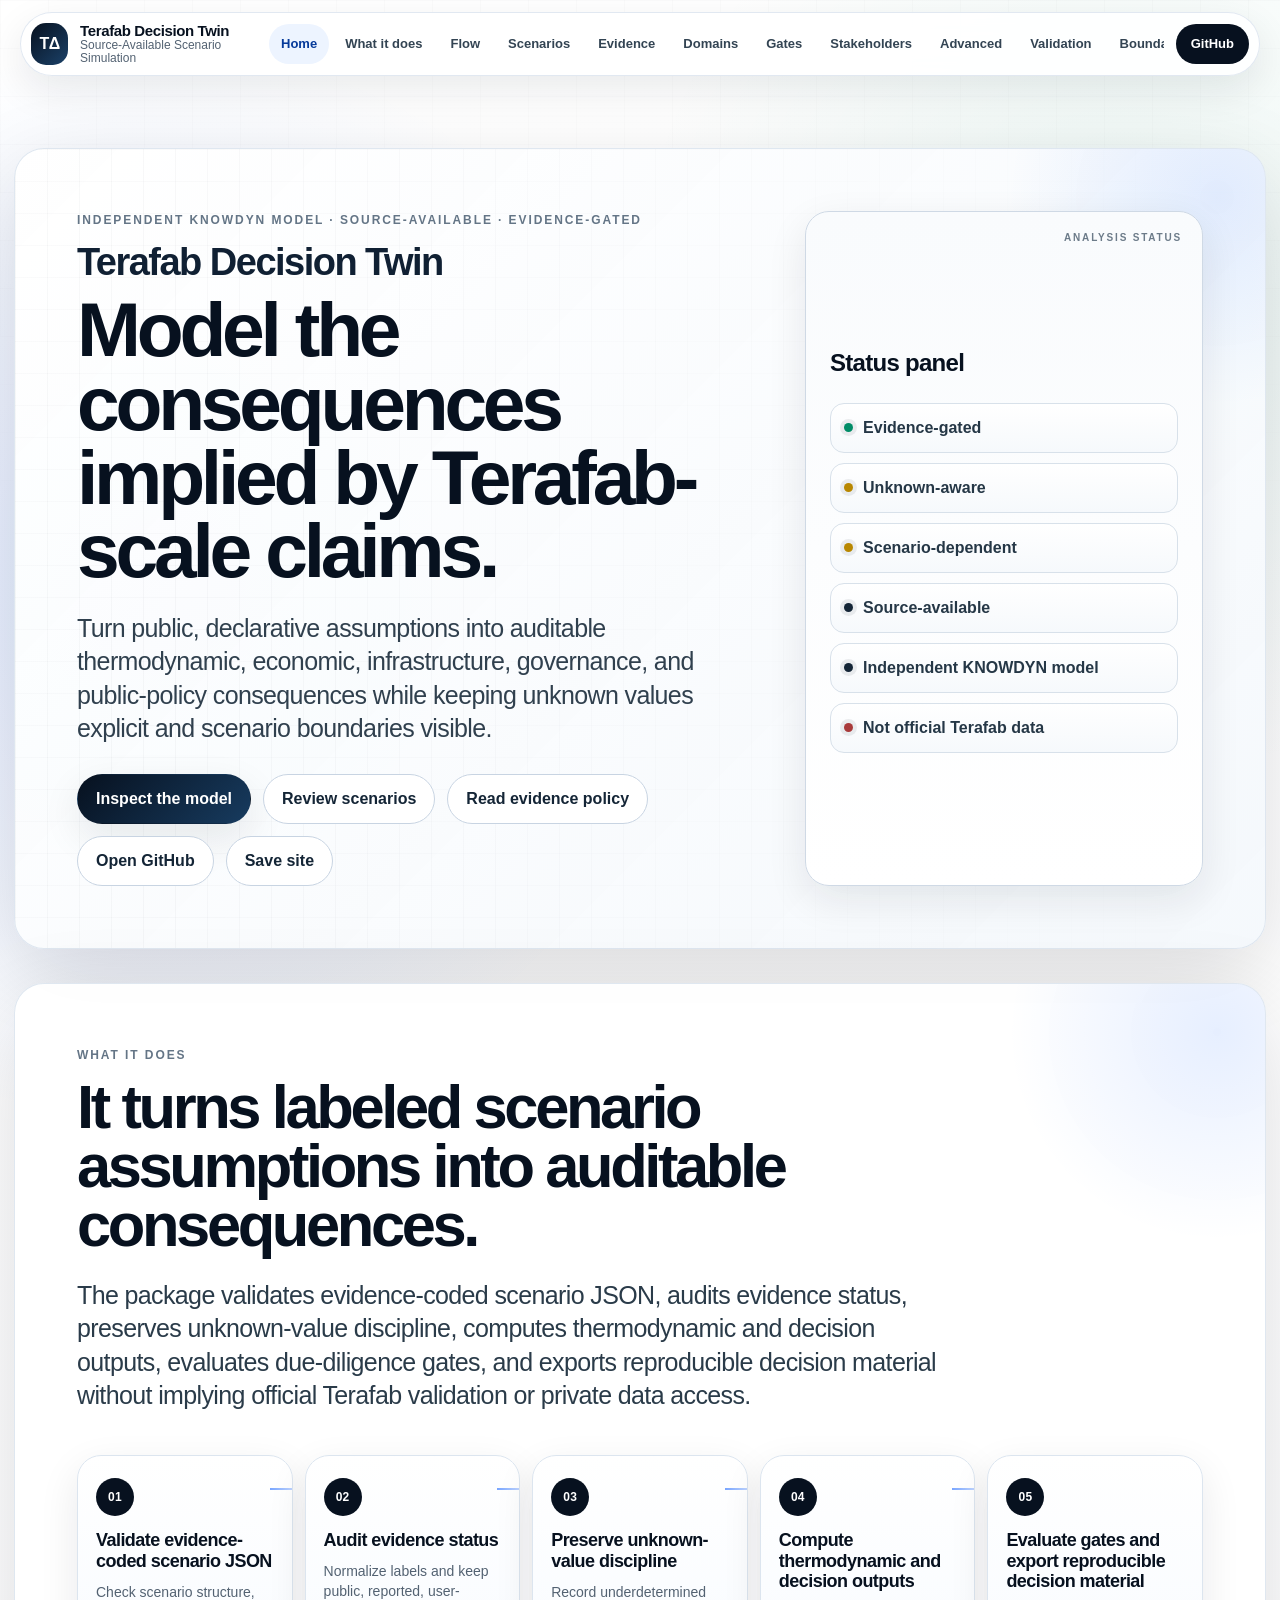
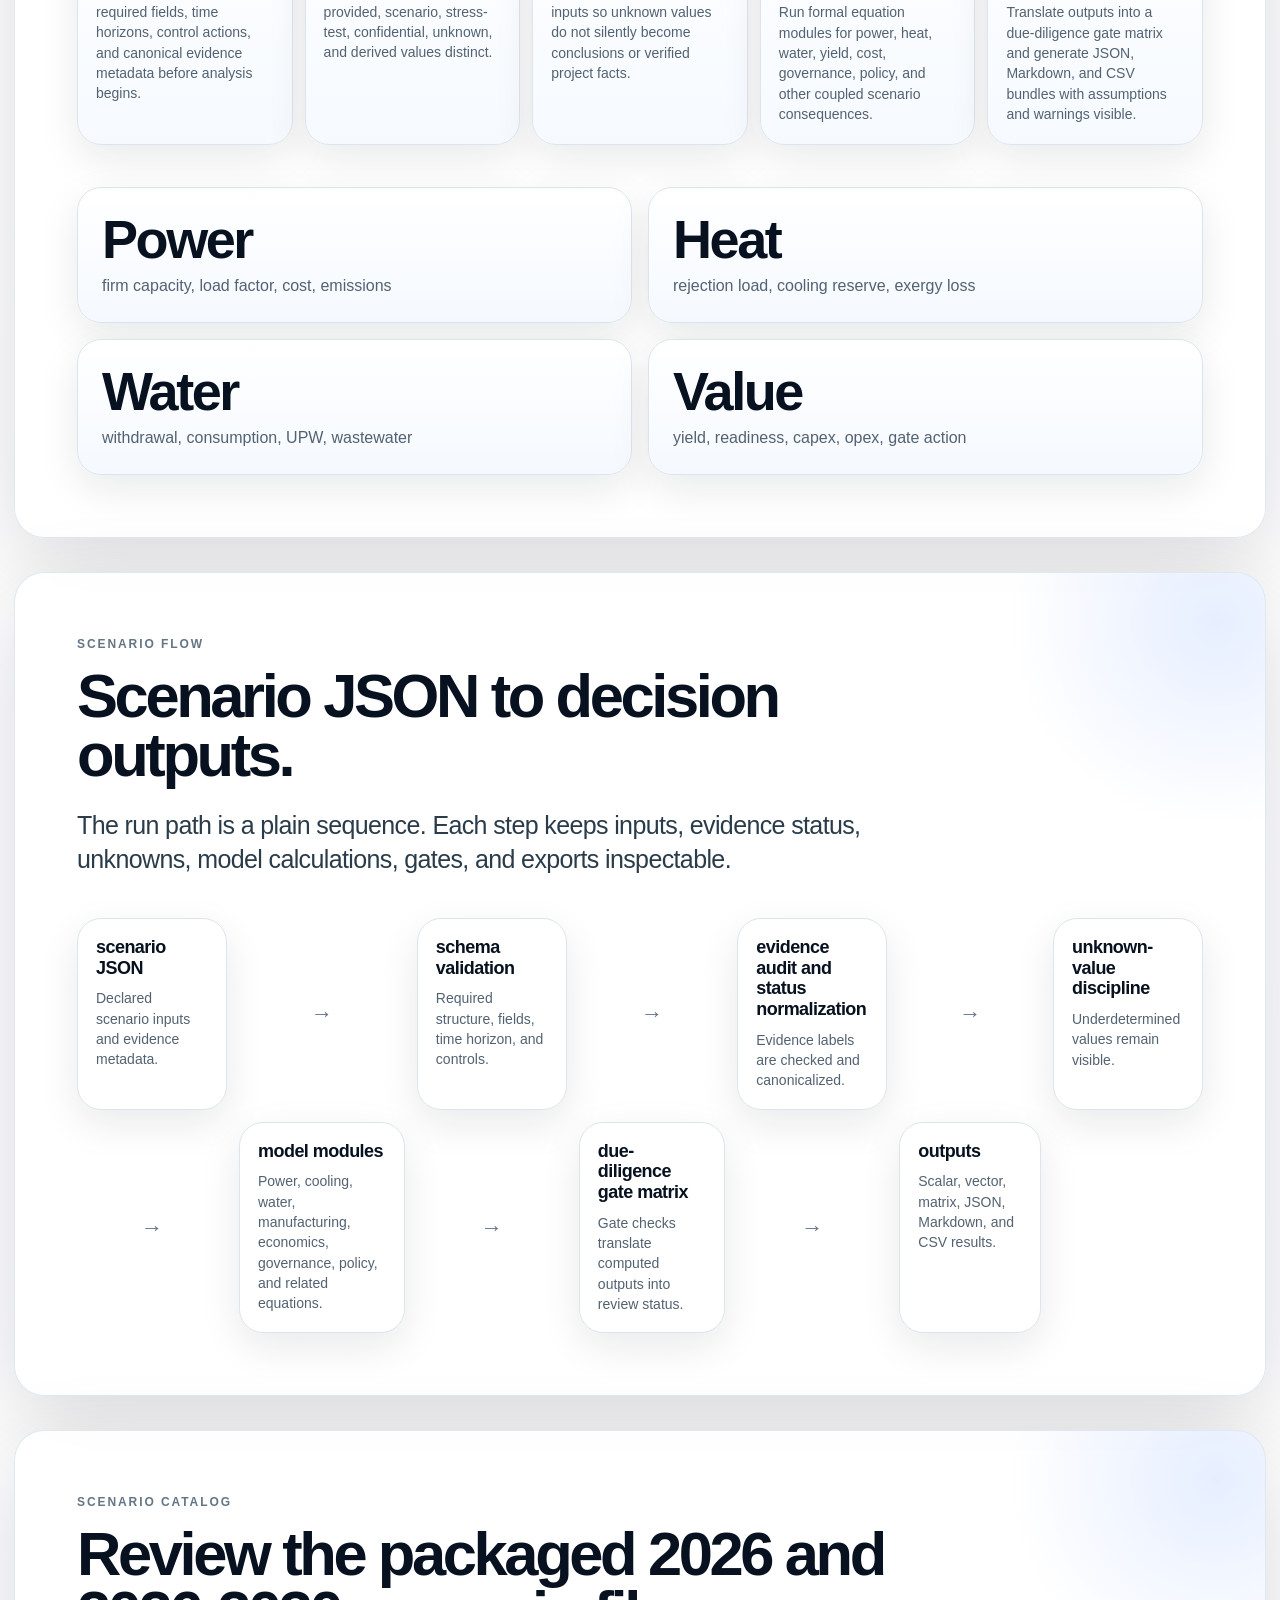
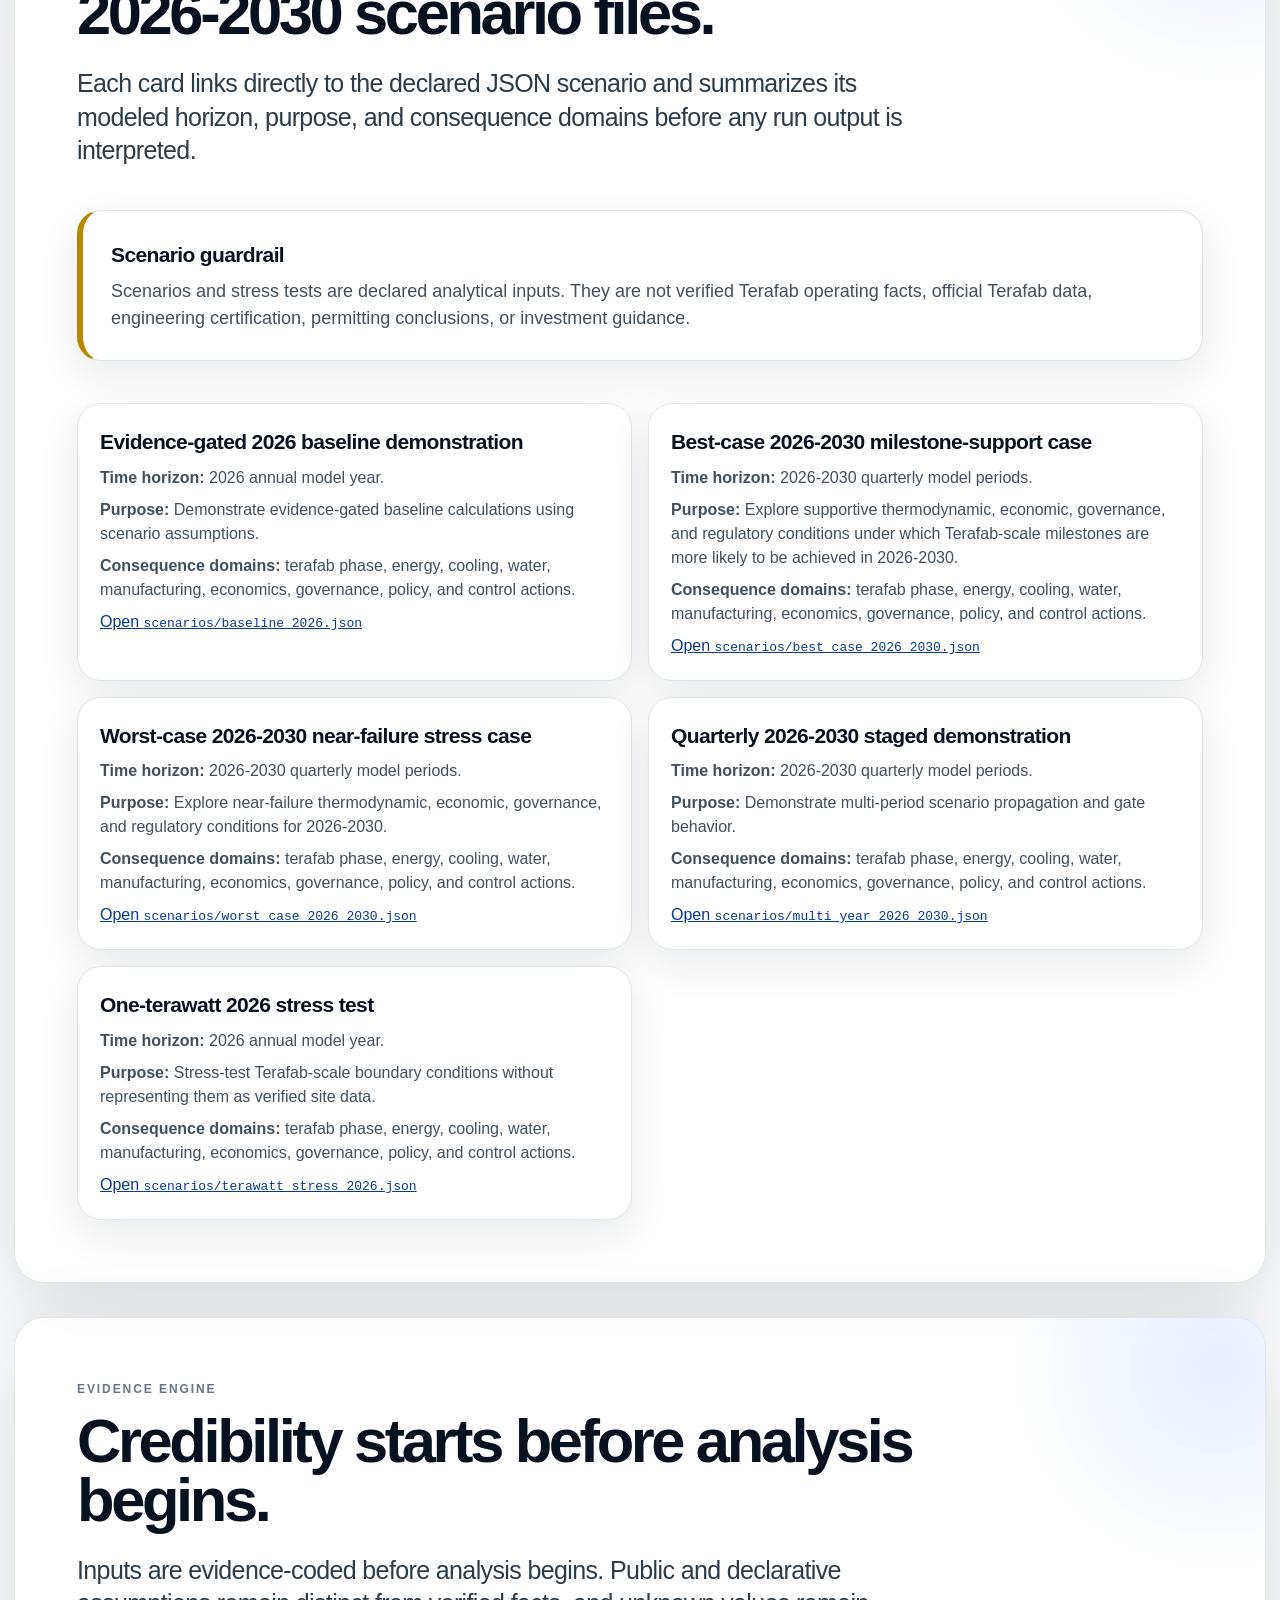
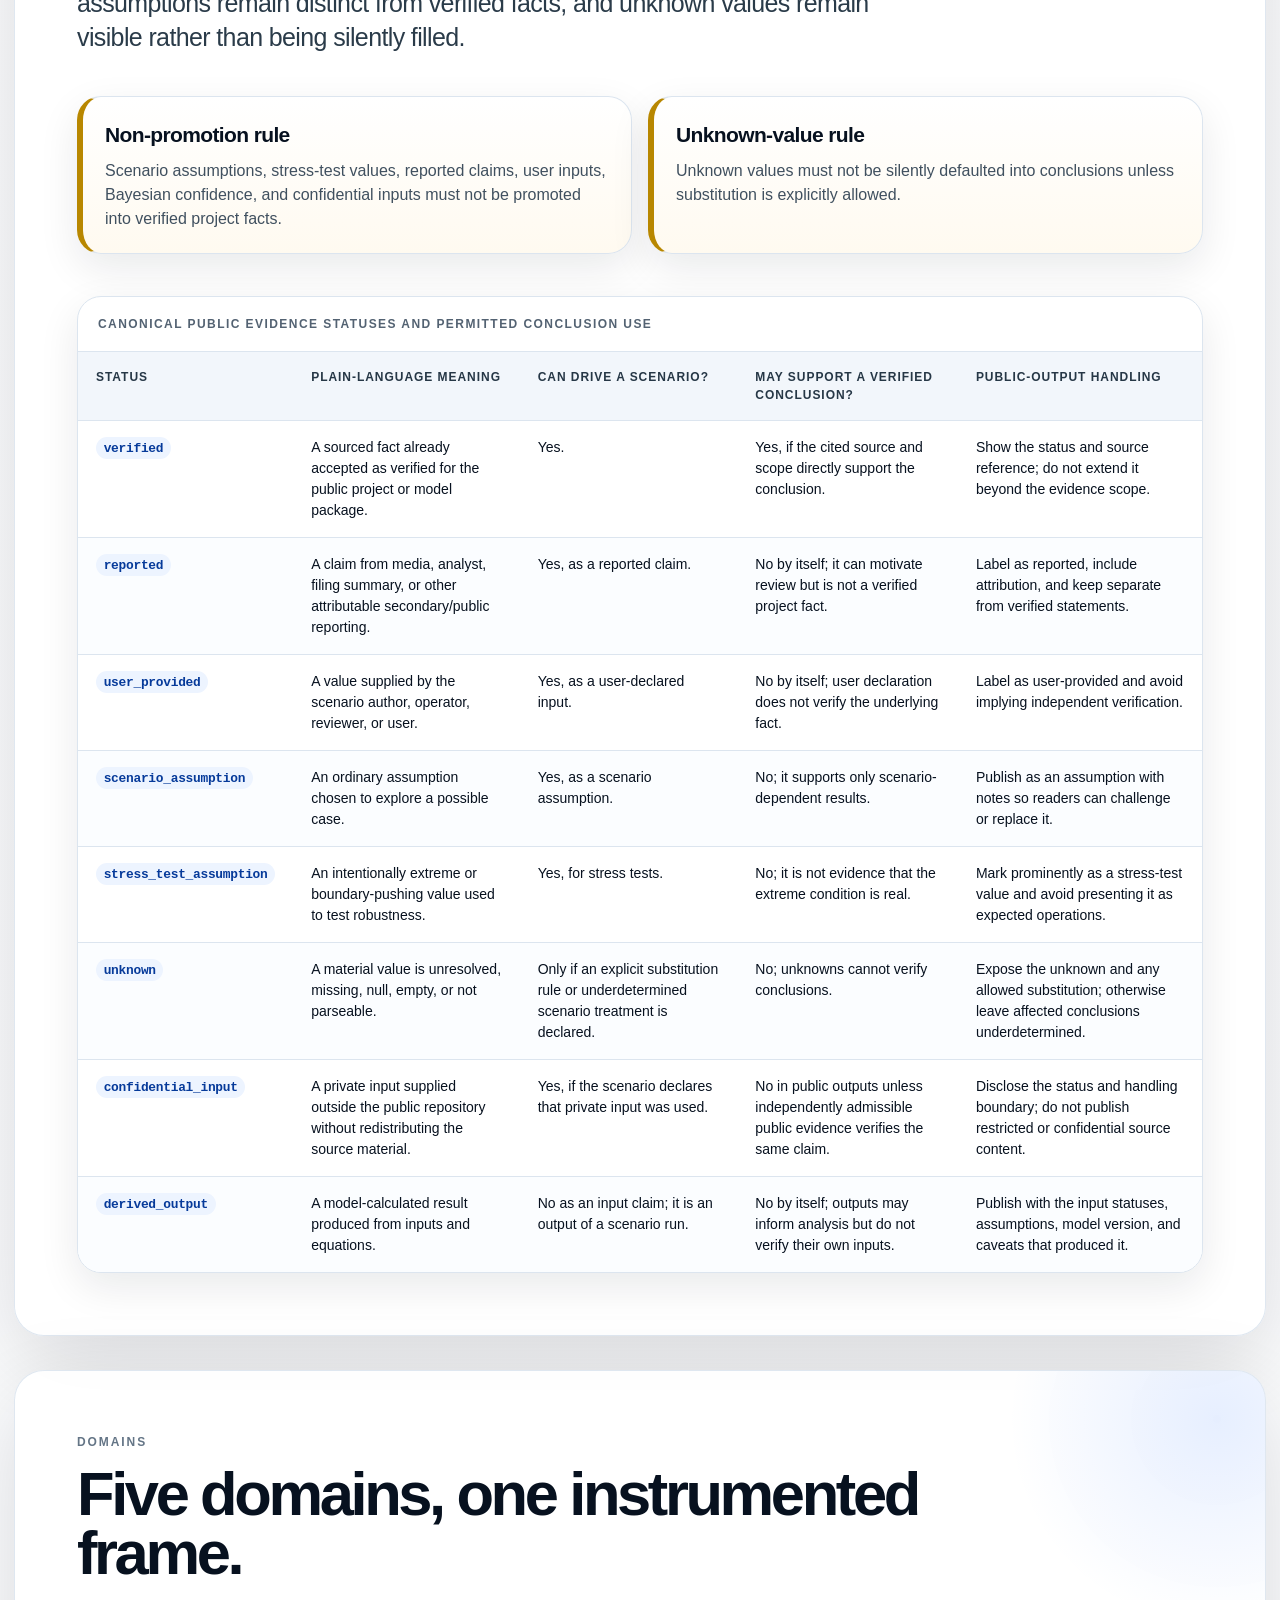
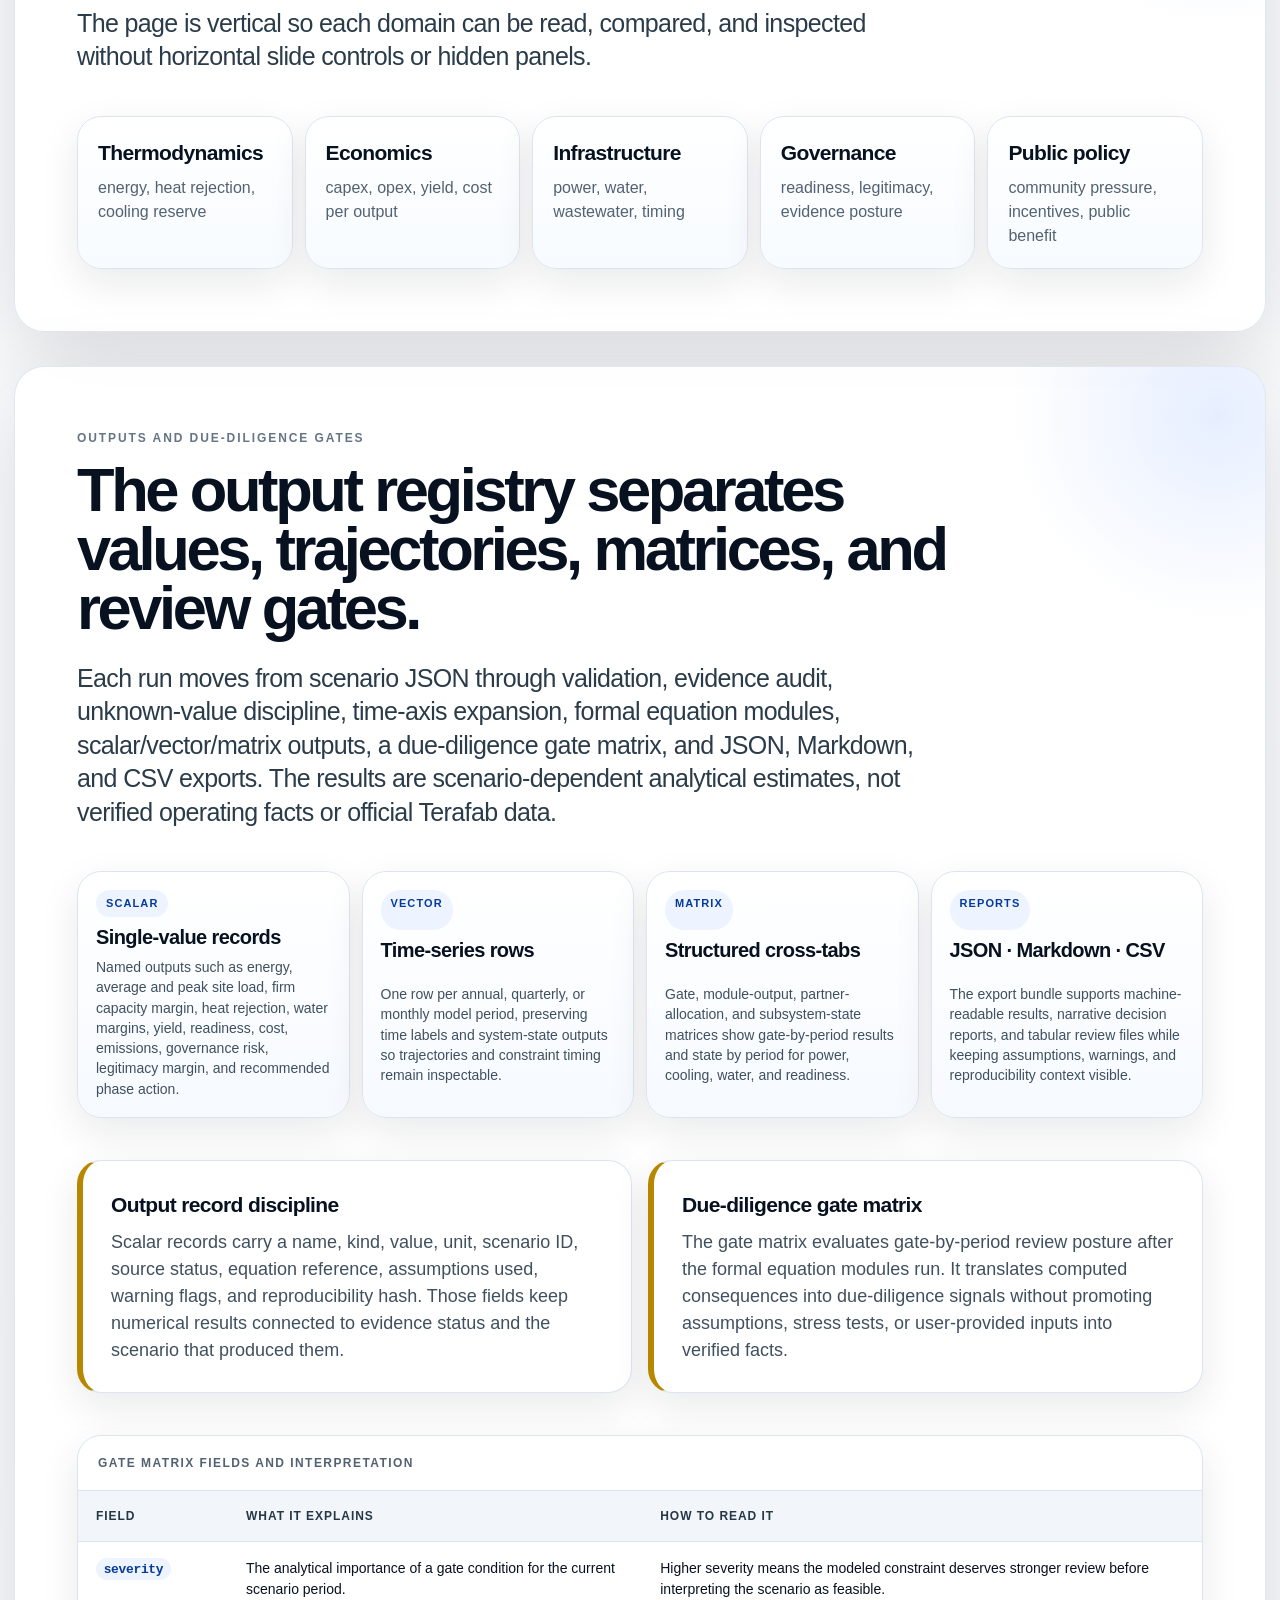
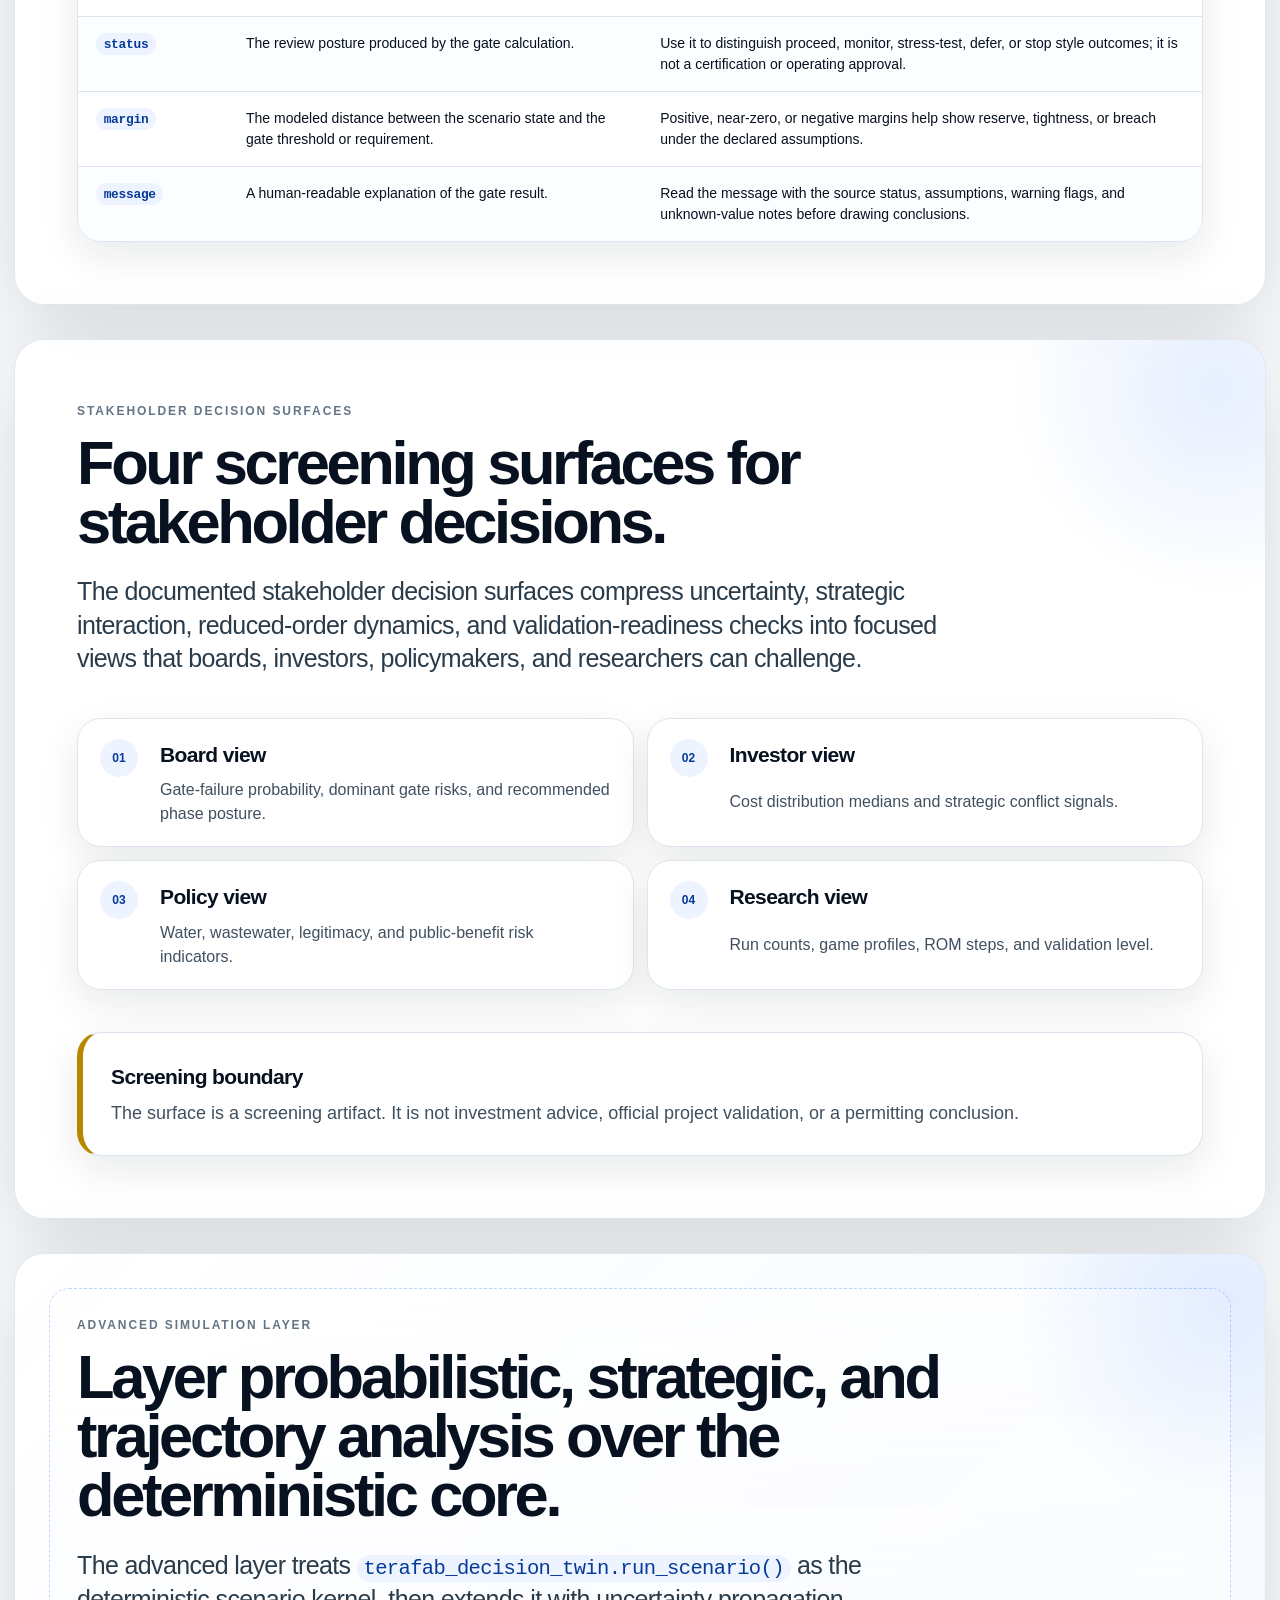
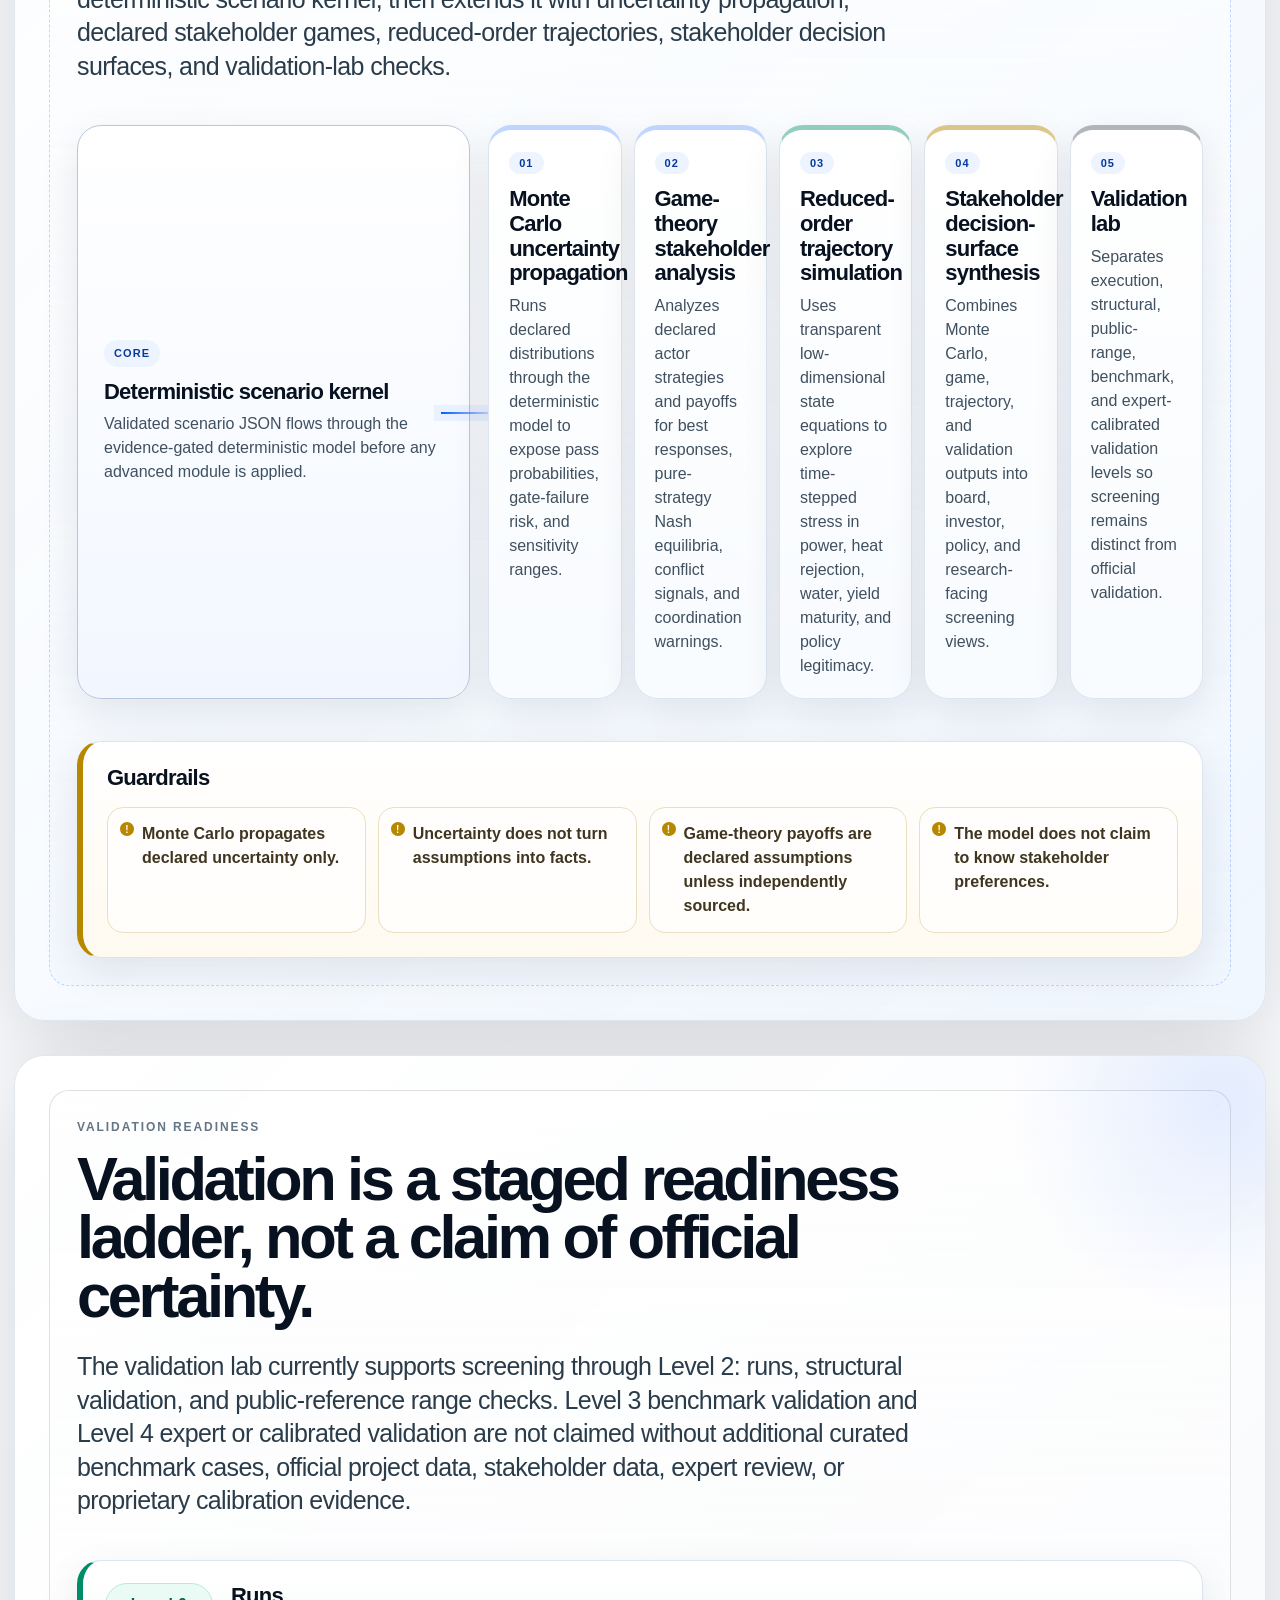
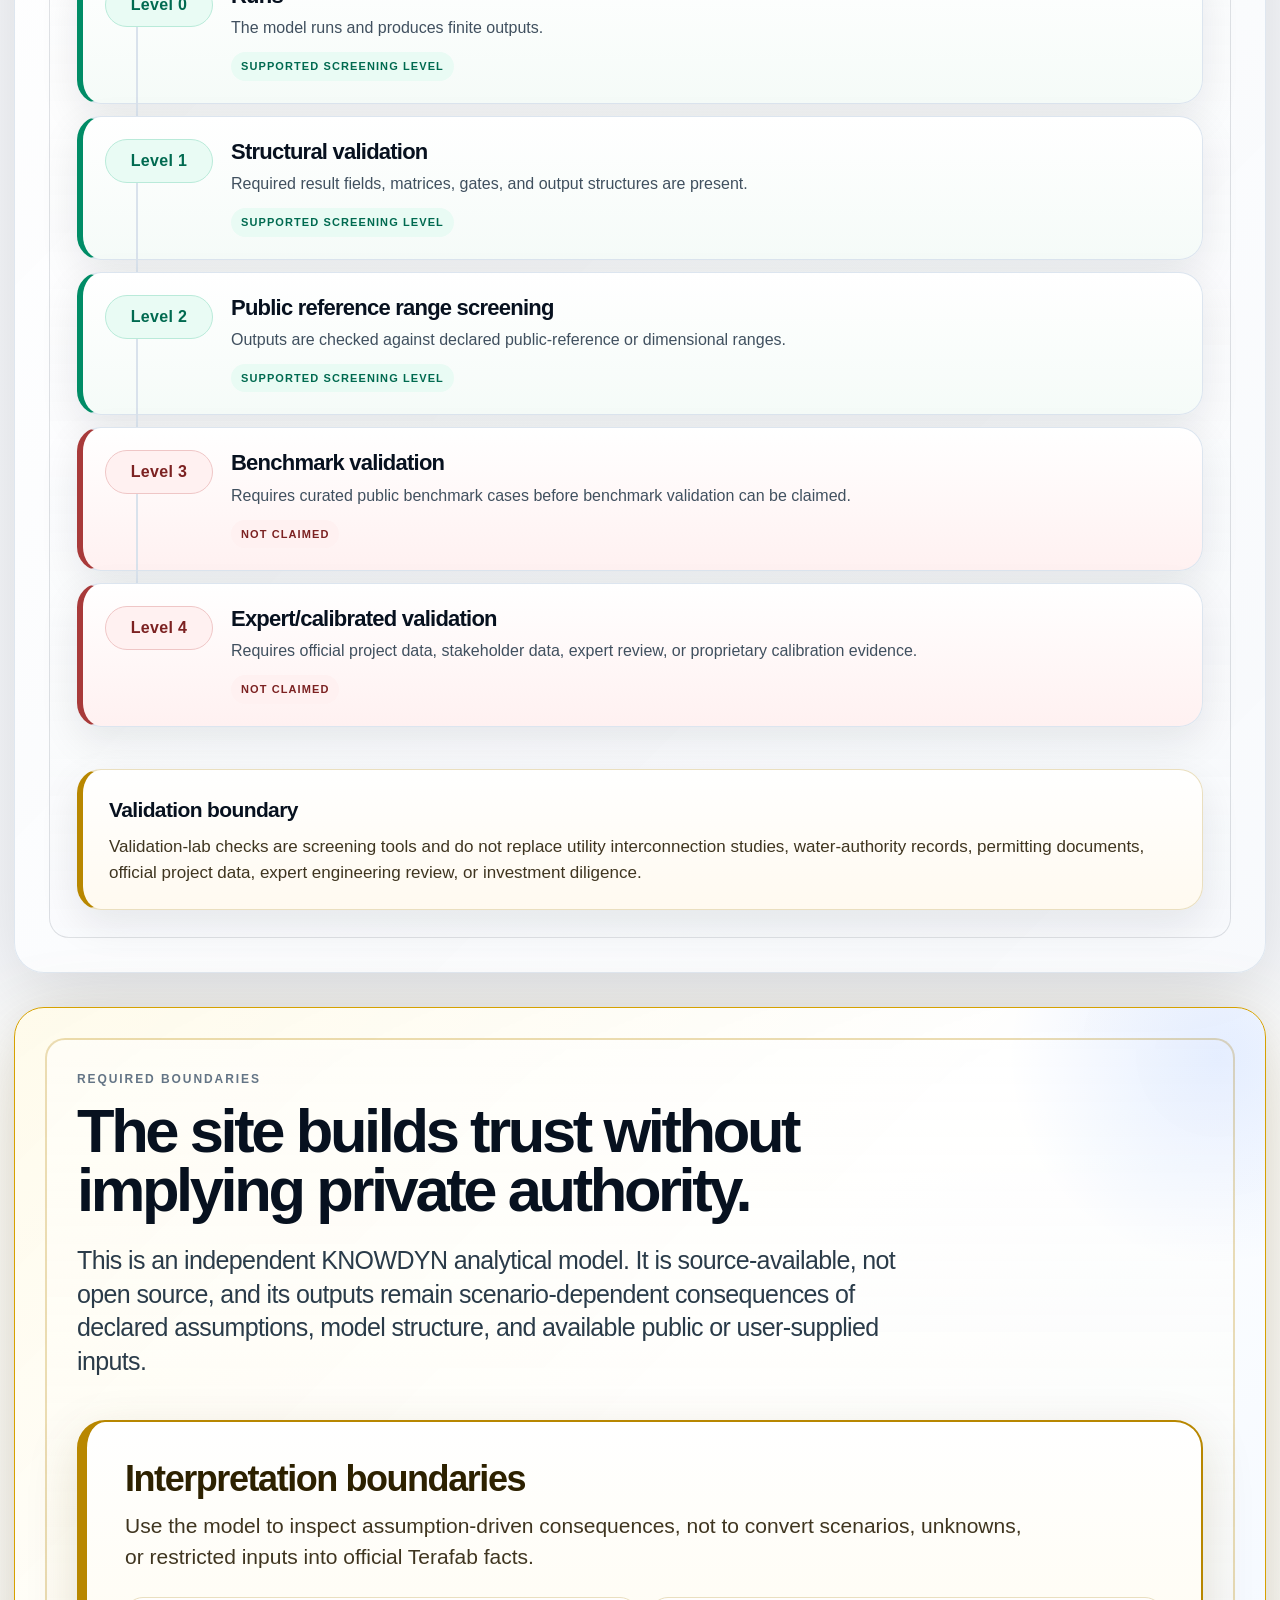
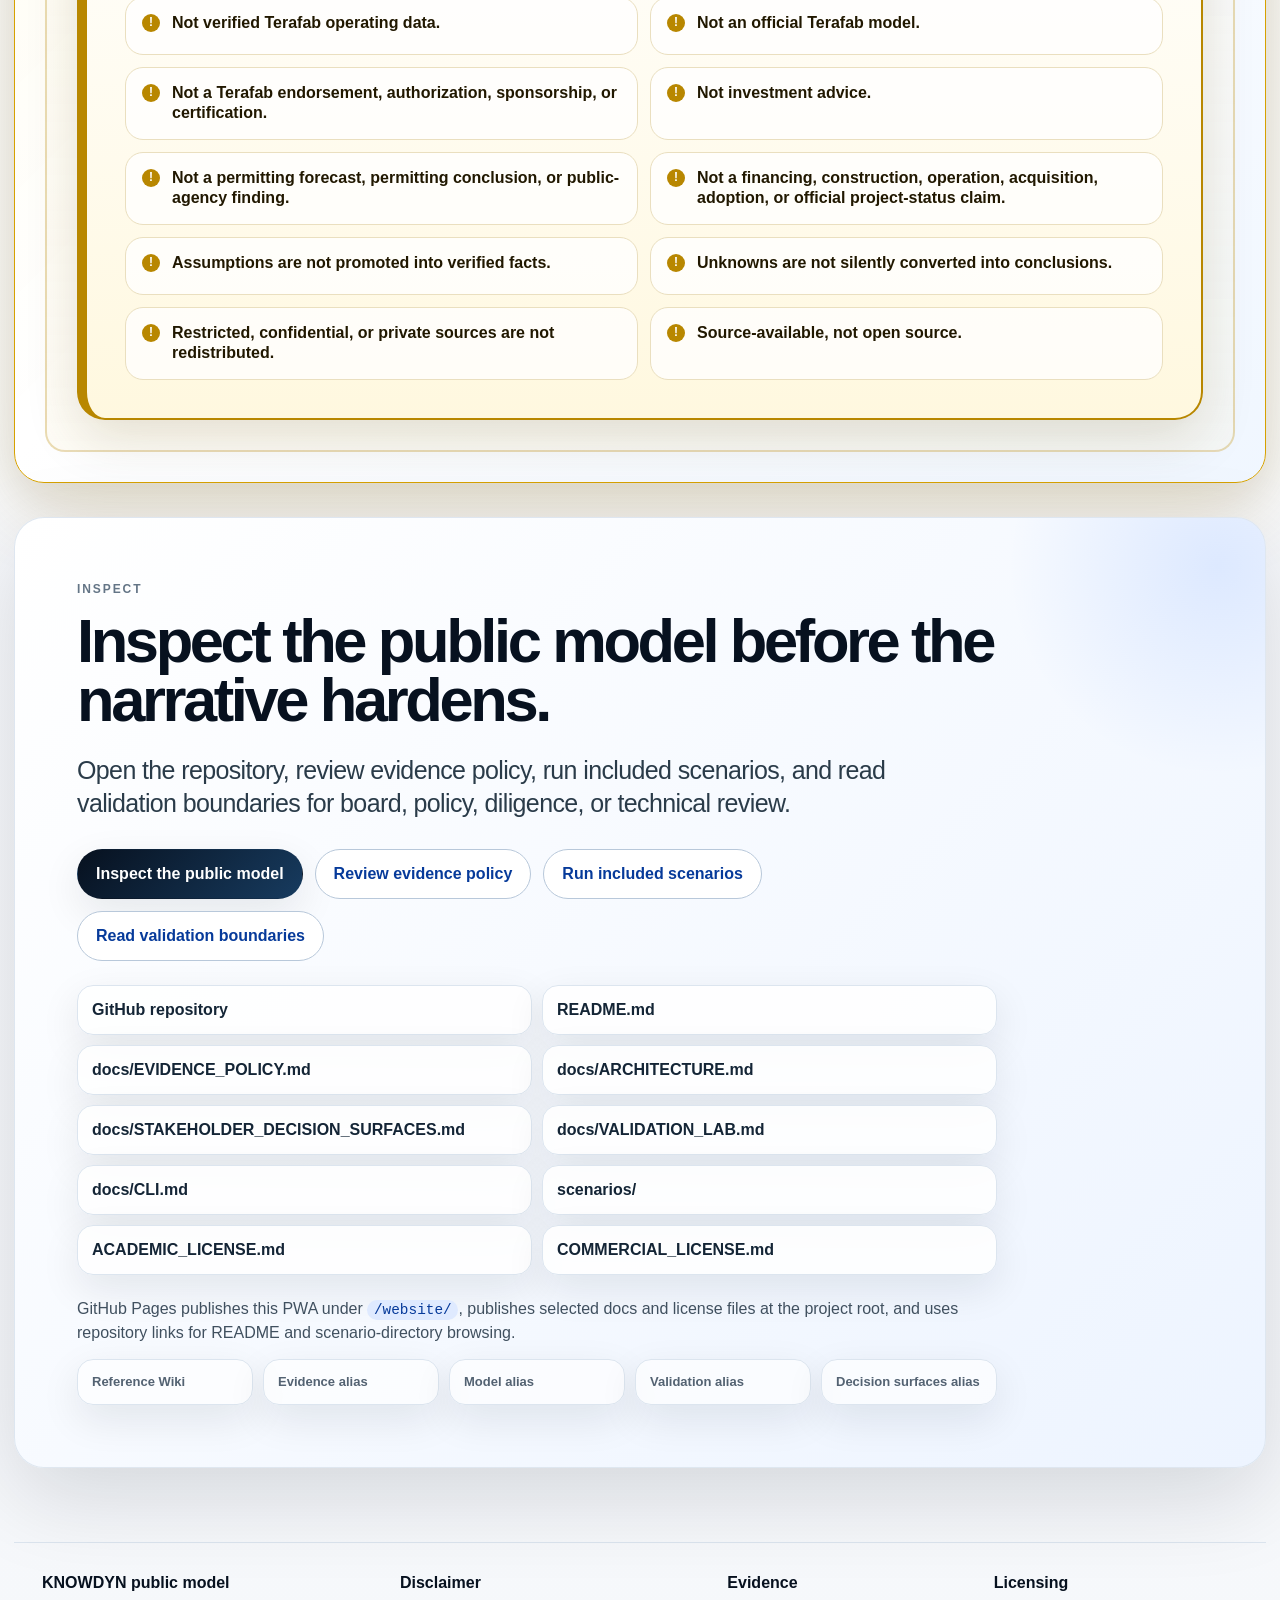
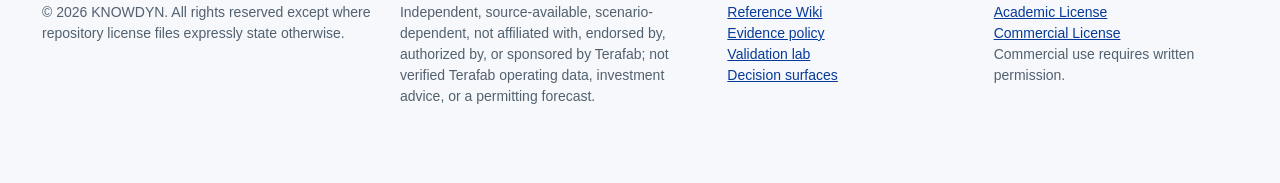
==== website/index.html @ 89c3d4b4 "Update PWA install and offline copy" ====
<!doctype html>
<html lang="en">
<head>
<meta charset="utf-8">
<meta name="viewport" content="width=device-width, initial-scale=1, viewport-fit=cover">
<title>Terafab Decision Twin | Source-Available Scenario Simulation</title>
<meta name="description" content="Terafab Decision Twin is a source-available scenario simulation and evidence-gated decision twin for public assumptions, unknown-value discipline, stakeholder decision surfaces, and validation-readiness boundaries.">
<meta name="robots" content="index,follow,max-image-preview:large,max-snippet:-1">
<link rel="canonical" href="https://knowdyn.github.io/terafab-decision-twin/website/">
<link rel="manifest" href="manifest.webmanifest">
<meta name="theme-color" content="#07111f">
<meta name="color-scheme" content="light">
<meta name="apple-mobile-web-app-capable" content="yes">
<meta name="apple-mobile-web-app-title" content="Terafab Decision Twin">
<link rel="apple-touch-icon" href="assets/icon.svg">
<meta property="og:site_name" content="Terafab Decision Twin by KNOWDYN">
<meta property="og:title" content="Terafab Decision Twin">
<meta property="og:description" content="Source-available scenario simulation for evidence-gated decision consequences across thermodynamics, economics, infrastructure, governance, and public policy.">
<meta property="og:type" content="website">
<meta property="og:url" content="https://knowdyn.github.io/terafab-decision-twin/website/">
<meta property="og:image" content="https://knowdyn.github.io/terafab-decision-twin/website/assets/social-card.svg">
<meta name="twitter:card" content="summary_large_image">
<meta name="twitter:title" content="Terafab Decision Twin">
<meta name="twitter:description" content="Evidence-gated decision twin with public assumptions, unknown-value discipline, stakeholder decision surfaces, and validation-readiness boundaries.">
<meta name="twitter:image" content="https://knowdyn.github.io/terafab-decision-twin/website/assets/social-card.svg">
<link rel="stylesheet" href="assets/fonts.css">
<link rel="stylesheet" href="assets/style.css">
<script type="application/ld+json">{"@context":"https://schema.org","@type":"WebApplication","name":"Terafab Decision Twin","url":"https://knowdyn.github.io/terafab-decision-twin/website/","applicationCategory":"BusinessApplication","operatingSystem":"Any","description":"A source-available scenario simulation and evidence-gated decision twin for Terafab-scale consequences.","publisher":{"@type":"Organization","name":"KNOWDYN"},"isAccessibleForFree":true}</script>
</head>
<body>
<a class="skip" href="#main">Skip to content</a>
<header class="topbar" data-topbar>
  <a class="brand" href="#home" aria-label="Terafab Decision Twin"><span class="mark">TΔ</span><span><b>Terafab Decision Twin</b><small>Source-Available Scenario Simulation</small></span></a>
  <nav class="nav" aria-label="Page navigation" data-nav>
    <a href="#home">Home</a>
    <a href="#what-it-does">What it does</a>
    <a href="#scenario-flow">Flow</a>
    <a href="#scenarios">Scenarios</a>
    <a href="#evidence">Evidence</a>
    <a href="#domains">Domains</a>
    <a href="#gates">Gates</a>
    <a href="#stakeholders">Stakeholders</a>
    <a href="#advanced">Advanced</a>
    <a href="#validation">Validation</a>
    <a href="#boundaries">Boundaries</a>
    <a href="#inspect">Inspect</a>
  </nav>
  <a class="repo-link" href="https://github.com/KNOWDYN/terafab-decision-twin" rel="noopener">GitHub</a>
</header>
<main id="main" class="site-shell" aria-label="Terafab Decision Twin overview">
  <section id="home" class="section hero-section" aria-labelledby="home-title">
    <div class="section-copy hero-copy">
      <p class="eyebrow">Independent KNOWDYN model · source-available · evidence-gated</p>
      <p class="hero-kicker">Terafab Decision Twin</p>
      <h1 id="home-title">Model the consequences implied by Terafab-scale claims.</h1>
      <p class="lead">Turn public, declarative assumptions into auditable thermodynamic, economic, infrastructure, governance, and public-policy consequences while keeping unknown values explicit and scenario boundaries visible.</p>
      <div class="cta-row" aria-label="Primary actions"><a class="btn primary" href="#what-it-does">Inspect the model</a><a class="btn" href="#scenario-flow">Review scenarios</a><a class="btn" href="#evidence">Read evidence policy</a><a class="btn" href="https://github.com/KNOWDYN/terafab-decision-twin" rel="noopener">Open GitHub</a><button class="btn" type="button" data-install hidden>Save site</button></div>
    </div>
    <aside class="status-panel" aria-label="Model status and boundaries">
      <b>Status panel</b>
      <ul>
        <li><span>Evidence-gated</span></li>
        <li><span>Unknown-aware</span></li>
        <li><span>Scenario-dependent</span></li>
        <li><span>Source-available</span></li>
        <li><span>Independent KNOWDYN model</span></li>
        <li><span>Not official Terafab data</span></li>
      </ul>
    </aside>
  </section>

  <section id="what-it-does" class="section" aria-labelledby="what-it-does-title">
    <div class="section-copy wide"><p class="eyebrow">What it does</p><h2 id="what-it-does-title">It turns labeled scenario assumptions into auditable consequences.</h2><p class="lead">The package validates evidence-coded scenario JSON, audits evidence status, preserves unknown-value discipline, computes thermodynamic and decision outputs, evaluates due-diligence gates, and exports reproducible decision material without implying official Terafab validation or private data access.</p></div>
    <ol class="step-flow" aria-label="Core model actions">
      <li><span>01</span><b>Validate evidence-coded scenario JSON</b><p>Check scenario structure, required fields, time horizons, control actions, and canonical evidence metadata before analysis begins.</p></li>
      <li><span>02</span><b>Audit evidence status</b><p>Normalize labels and keep public, reported, user-provided, scenario, stress-test, confidential, unknown, and derived values distinct.</p></li>
      <li><span>03</span><b>Preserve unknown-value discipline</b><p>Record underdetermined inputs so unknown values do not silently become conclusions or verified project facts.</p></li>
      <li><span>04</span><b>Compute thermodynamic and decision outputs</b><p>Run formal equation modules for power, heat, water, yield, cost, governance, policy, and other coupled scenario consequences.</p></li>
      <li><span>05</span><b>Evaluate gates and export reproducible decision material</b><p>Translate outputs into a due-diligence gate matrix and generate JSON, Markdown, and CSV bundles with assumptions and warnings visible.</p></li>
    </ol>
    <div class="metric-grid"><article><strong>Power</strong><span>firm capacity, load factor, cost, emissions</span></article><article><strong>Heat</strong><span>rejection load, cooling reserve, exergy loss</span></article><article><strong>Water</strong><span>withdrawal, consumption, UPW, wastewater</span></article><article><strong>Value</strong><span>yield, readiness, capex, opex, gate action</span></article></div>
  </section>

  <section id="scenario-flow" class="section" aria-labelledby="scenario-flow-title">
    <div class="section-copy wide"><p class="eyebrow">Scenario flow</p><h2 id="scenario-flow-title">Scenario JSON to decision outputs.</h2><p class="lead">The run path is a plain sequence. Each step keeps inputs, evidence status, unknowns, model calculations, gates, and exports inspectable.</p></div>
    <ol class="scenario-flow" aria-label="Scenario processing flow">
      <li class="flow-step"><b>scenario JSON</b><span>Declared scenario inputs and evidence metadata.</span></li>
      <li class="flow-arrow" aria-hidden="true">→</li>
      <li class="flow-step"><b>schema validation</b><span>Required structure, fields, time horizon, and controls.</span></li>
      <li class="flow-arrow" aria-hidden="true">→</li>
      <li class="flow-step"><b>evidence audit and status normalization</b><span>Evidence labels are checked and canonicalized.</span></li>
      <li class="flow-arrow" aria-hidden="true">→</li>
      <li class="flow-step"><b>unknown-value discipline</b><span>Underdetermined values remain visible.</span></li>
      <li class="flow-arrow" aria-hidden="true">→</li>
      <li class="flow-step"><b>model modules</b><span>Power, cooling, water, manufacturing, economics, governance, policy, and related equations.</span></li>
      <li class="flow-arrow" aria-hidden="true">→</li>
      <li class="flow-step"><b>due-diligence gate matrix</b><span>Gate checks translate computed outputs into review status.</span></li>
      <li class="flow-arrow" aria-hidden="true">→</li>
      <li class="flow-step"><b>outputs</b><span>Scalar, vector, matrix, JSON, Markdown, and CSV results.</span></li>
    </ol>
  </section>

  <section id="scenarios" class="section" aria-labelledby="scenarios-title">
    <div class="section-copy wide">
      <p class="eyebrow">Scenario catalog</p>
      <h2 id="scenarios-title">Review the packaged 2026 and 2026-2030 scenario files.</h2>
      <p class="lead">Each card links directly to the declared JSON scenario and summarizes its modeled horizon, purpose, and consequence domains before any run output is interpreted.</p>
    </div>
    <div class="boundary-card" role="note">
      <b>Scenario guardrail</b>
      <p>Scenarios and stress tests are declared analytical inputs. They are not verified Terafab operating facts, official Terafab data, engineering certification, permitting conclusions, or investment guidance.</p>
    </div>
    <div class="card-grid" aria-label="Packaged scenario files">
      <article>
        <b>Evidence-gated 2026 baseline demonstration</b>
        <p><strong>Time horizon:</strong> 2026 annual model year.</p>
        <p><strong>Purpose:</strong> Demonstrate evidence-gated baseline calculations using scenario assumptions.</p>
        <p><strong>Consequence domains:</strong> terafab phase, energy, cooling, water, manufacturing, economics, governance, policy, and control actions.</p>
        <p><a href="https://github.com/KNOWDYN/terafab-decision-twin/blob/main/scenarios/baseline_2026.json" rel="noopener">Open <code>scenarios/baseline_2026.json</code></a></p>
      </article>
      <article>
        <b>Best-case 2026-2030 milestone-support case</b>
        <p><strong>Time horizon:</strong> 2026-2030 quarterly model periods.</p>
        <p><strong>Purpose:</strong> Explore supportive thermodynamic, economic, governance, and regulatory conditions under which Terafab-scale milestones are more likely to be achieved in 2026-2030.</p>
        <p><strong>Consequence domains:</strong> terafab phase, energy, cooling, water, manufacturing, economics, governance, policy, and control actions.</p>
        <p><a href="https://github.com/KNOWDYN/terafab-decision-twin/blob/main/scenarios/best_case_2026_2030.json" rel="noopener">Open <code>scenarios/best_case_2026_2030.json</code></a></p>
      </article>
      <article>
        <b>Worst-case 2026-2030 near-failure stress case</b>
        <p><strong>Time horizon:</strong> 2026-2030 quarterly model periods.</p>
        <p><strong>Purpose:</strong> Explore near-failure thermodynamic, economic, governance, and regulatory conditions for 2026-2030.</p>
        <p><strong>Consequence domains:</strong> terafab phase, energy, cooling, water, manufacturing, economics, governance, policy, and control actions.</p>
        <p><a href="https://github.com/KNOWDYN/terafab-decision-twin/blob/main/scenarios/worst_case_2026_2030.json" rel="noopener">Open <code>scenarios/worst_case_2026_2030.json</code></a></p>
      </article>
      <article>
        <b>Quarterly 2026-2030 staged demonstration</b>
        <p><strong>Time horizon:</strong> 2026-2030 quarterly model periods.</p>
        <p><strong>Purpose:</strong> Demonstrate multi-period scenario propagation and gate behavior.</p>
        <p><strong>Consequence domains:</strong> terafab phase, energy, cooling, water, manufacturing, economics, governance, policy, and control actions.</p>
        <p><a href="https://github.com/KNOWDYN/terafab-decision-twin/blob/main/scenarios/multi_year_2026_2030.json" rel="noopener">Open <code>scenarios/multi_year_2026_2030.json</code></a></p>
      </article>
      <article>
        <b>One-terawatt 2026 stress test</b>
        <p><strong>Time horizon:</strong> 2026 annual model year.</p>
        <p><strong>Purpose:</strong> Stress-test Terafab-scale boundary conditions without representing them as verified site data.</p>
        <p><strong>Consequence domains:</strong> terafab phase, energy, cooling, water, manufacturing, economics, governance, policy, and control actions.</p>
        <p><a href="https://github.com/KNOWDYN/terafab-decision-twin/blob/main/scenarios/terawatt_stress_2026.json" rel="noopener">Open <code>scenarios/terawatt_stress_2026.json</code></a></p>
      </article>
    </div>
  </section>

  <section id="evidence" class="section" aria-labelledby="evidence-title">
    <div class="section-copy wide"><p class="eyebrow">Evidence engine</p><h2 id="evidence-title">Credibility starts before analysis begins.</h2><p class="lead">Inputs are evidence-coded before analysis begins. Public and declarative assumptions remain distinct from verified facts, and unknown values remain visible rather than being silently filled.</p></div>
    <div class="evidence-rules" aria-label="Evidence discipline rules"><article><b>Non-promotion rule</b><p>Scenario assumptions, stress-test values, reported claims, user inputs, Bayesian confidence, and confidential inputs must not be promoted into verified project facts.</p></article><article><b>Unknown-value rule</b><p>Unknown values must not be silently defaulted into conclusions unless substitution is explicitly allowed.</p></article></div>
    <div class="evidence-table-wrap" role="region" aria-labelledby="evidence-status-title" tabindex="0">
      <table class="evidence-table">
        <caption id="evidence-status-title">Canonical public evidence statuses and permitted conclusion use</caption>
        <thead><tr><th scope="col">Status</th><th scope="col">Plain-language meaning</th><th scope="col">Can drive a scenario?</th><th scope="col">May support a verified conclusion?</th><th scope="col">Public-output handling</th></tr></thead>
        <tbody>
          <tr><th scope="row"><code>verified</code></th><td>A sourced fact already accepted as verified for the public project or model package.</td><td>Yes.</td><td>Yes, if the cited source and scope directly support the conclusion.</td><td>Show the status and source reference; do not extend it beyond the evidence scope.</td></tr>
          <tr><th scope="row"><code>reported</code></th><td>A claim from media, analyst, filing summary, or other attributable secondary/public reporting.</td><td>Yes, as a reported claim.</td><td>No by itself; it can motivate review but is not a verified project fact.</td><td>Label as reported, include attribution, and keep separate from verified statements.</td></tr>
          <tr><th scope="row"><code>user_provided</code></th><td>A value supplied by the scenario author, operator, reviewer, or user.</td><td>Yes, as a user-declared input.</td><td>No by itself; user declaration does not verify the underlying fact.</td><td>Label as user-provided and avoid implying independent verification.</td></tr>
          <tr><th scope="row"><code>scenario_assumption</code></th><td>An ordinary assumption chosen to explore a possible case.</td><td>Yes, as a scenario assumption.</td><td>No; it supports only scenario-dependent results.</td><td>Publish as an assumption with notes so readers can challenge or replace it.</td></tr>
          <tr><th scope="row"><code>stress_test_assumption</code></th><td>An intentionally extreme or boundary-pushing value used to test robustness.</td><td>Yes, for stress tests.</td><td>No; it is not evidence that the extreme condition is real.</td><td>Mark prominently as a stress-test value and avoid presenting it as expected operations.</td></tr>
          <tr><th scope="row"><code>unknown</code></th><td>A material value is unresolved, missing, null, empty, or not parseable.</td><td>Only if an explicit substitution rule or underdetermined scenario treatment is declared.</td><td>No; unknowns cannot verify conclusions.</td><td>Expose the unknown and any allowed substitution; otherwise leave affected conclusions underdetermined.</td></tr>
          <tr><th scope="row"><code>confidential_input</code></th><td>A private input supplied outside the public repository without redistributing the source material.</td><td>Yes, if the scenario declares that private input was used.</td><td>No in public outputs unless independently admissible public evidence verifies the same claim.</td><td>Disclose the status and handling boundary; do not publish restricted or confidential source content.</td></tr>
          <tr><th scope="row"><code>derived_output</code></th><td>A model-calculated result produced from inputs and equations.</td><td>No as an input claim; it is an output of a scenario run.</td><td>No by itself; outputs may inform analysis but do not verify their own inputs.</td><td>Publish with the input statuses, assumptions, model version, and caveats that produced it.</td></tr>
        </tbody>
      </table>
    </div>
  </section>

  <section id="domains" class="section" aria-labelledby="domains-title">
    <div class="section-copy wide"><p class="eyebrow">Domains</p><h2 id="domains-title">Five domains, one instrumented frame.</h2><p class="lead">The page is vertical so each domain can be read, compared, and inspected without horizontal slide controls or hidden panels.</p></div>
    <div class="domain-strip"><article><b>Thermodynamics</b><span>energy, heat rejection, cooling reserve</span></article><article><b>Economics</b><span>capex, opex, yield, cost per output</span></article><article><b>Infrastructure</b><span>power, water, wastewater, timing</span></article><article><b>Governance</b><span>readiness, legitimacy, evidence posture</span></article><article><b>Public policy</b><span>community pressure, incentives, public benefit</span></article></div>
  </section>

  <section id="gates" class="section" aria-labelledby="gates-title">
    <div class="section-copy wide">
      <p class="eyebrow">Outputs and due-diligence gates</p>
      <h2 id="gates-title">The output registry separates values, trajectories, matrices, and review gates.</h2>
      <p class="lead">Each run moves from scenario JSON through validation, evidence audit, unknown-value discipline, time-axis expansion, formal equation modules, scalar/vector/matrix outputs, a due-diligence gate matrix, and JSON, Markdown, and CSV exports. The results are scenario-dependent analytical estimates, not verified operating facts or official Terafab data.</p>
    </div>

    <div class="output-dashboard" aria-label="Compact dashboard for registered output types">
      <article>
        <span>Scalar</span>
        <b>Single-value records</b>
        <p>Named outputs such as energy, average and peak site load, firm capacity margin, heat rejection, water margins, yield, readiness, cost, emissions, governance risk, legitimacy margin, and recommended phase action.</p>
      </article>
      <article>
        <span>Vector</span>
        <b>Time-series rows</b>
        <p>One row per annual, quarterly, or monthly model period, preserving time labels and system-state outputs so trajectories and constraint timing remain inspectable.</p>
      </article>
      <article>
        <span>Matrix</span>
        <b>Structured cross-tabs</b>
        <p>Gate, module-output, partner-allocation, and subsystem-state matrices show gate-by-period results and state by period for power, cooling, water, and readiness.</p>
      </article>
      <article>
        <span>Reports</span>
        <b>JSON · Markdown · CSV</b>
        <p>The export bundle supports machine-readable results, narrative decision reports, and tabular review files while keeping assumptions, warnings, and reproducibility context visible.</p>
      </article>
    </div>

    <div class="gate-detail-grid">
      <article class="boundary-card">
        <b>Output record discipline</b>
        <p>Scalar records carry a name, kind, value, unit, scenario ID, source status, equation reference, assumptions used, warning flags, and reproducibility hash. Those fields keep numerical results connected to evidence status and the scenario that produced them.</p>
      </article>
      <article class="boundary-card">
        <b>Due-diligence gate matrix</b>
        <p>The gate matrix evaluates gate-by-period review posture after the formal equation modules run. It translates computed consequences into due-diligence signals without promoting assumptions, stress tests, or user-provided inputs into verified facts.</p>
      </article>
    </div>

    <div class="gate-table-wrap" role="region" aria-labelledby="gate-fields-title" tabindex="0">
      <table class="gate-table">
        <caption id="gate-fields-title">Gate matrix fields and interpretation</caption>
        <thead><tr><th scope="col">Field</th><th scope="col">What it explains</th><th scope="col">How to read it</th></tr></thead>
        <tbody>
          <tr><th scope="row"><code>severity</code></th><td>The analytical importance of a gate condition for the current scenario period.</td><td>Higher severity means the modeled constraint deserves stronger review before interpreting the scenario as feasible.</td></tr>
          <tr><th scope="row"><code>status</code></th><td>The review posture produced by the gate calculation.</td><td>Use it to distinguish proceed, monitor, stress-test, defer, or stop style outcomes; it is not a certification or operating approval.</td></tr>
          <tr><th scope="row"><code>margin</code></th><td>The modeled distance between the scenario state and the gate threshold or requirement.</td><td>Positive, near-zero, or negative margins help show reserve, tightness, or breach under the declared assumptions.</td></tr>
          <tr><th scope="row"><code>message</code></th><td>A human-readable explanation of the gate result.</td><td>Read the message with the source status, assumptions, warning flags, and unknown-value notes before drawing conclusions.</td></tr>
        </tbody>
      </table>
    </div>
  </section>

  <section id="stakeholders" class="section" aria-labelledby="stakeholders-title">
    <div class="section-copy wide">
      <p class="eyebrow">Stakeholder decision surfaces</p>
      <h2 id="stakeholders-title">Four screening surfaces for stakeholder decisions.</h2>
      <p class="lead">The documented stakeholder decision surfaces compress uncertainty, strategic interaction, reduced-order dynamics, and validation-readiness checks into focused views that boards, investors, policymakers, and researchers can challenge.</p>
    </div>
    <div class="surface-list" aria-label="Documented stakeholder decision surfaces">
      <article>
        <span>01</span>
        <b>Board view</b>
        <p>Gate-failure probability, dominant gate risks, and recommended phase posture.</p>
      </article>
      <article>
        <span>02</span>
        <b>Investor view</b>
        <p>Cost distribution medians and strategic conflict signals.</p>
      </article>
      <article>
        <span>03</span>
        <b>Policy view</b>
        <p>Water, wastewater, legitimacy, and public-benefit risk indicators.</p>
      </article>
      <article>
        <span>04</span>
        <b>Research view</b>
        <p>Run counts, game profiles, ROM steps, and validation level.</p>
      </article>
    </div>
    <div class="boundary-card">
      <b>Screening boundary</b>
      <p>The surface is a screening artifact. It is not investment advice, official project validation, or a permitting conclusion.</p>
    </div>
  </section>

  <section id="advanced" class="section advanced-section" aria-labelledby="advanced-title">
    <div class="section-copy wide">
      <p class="eyebrow">Advanced simulation layer</p>
      <h2 id="advanced-title">Layer probabilistic, strategic, and trajectory analysis over the deterministic core.</h2>
      <p class="lead">The advanced layer treats <code>terafab_decision_twin.run_scenario()</code> as the deterministic scenario kernel, then extends it with uncertainty propagation, declared stakeholder games, reduced-order trajectories, stakeholder decision surfaces, and validation-lab checks.</p>
    </div>
    <div class="advanced-stack" aria-label="Advanced simulation layer architecture">
      <article class="advanced-core">
        <span>Core</span>
        <b>Deterministic scenario kernel</b>
        <p>Validated scenario JSON flows through the evidence-gated deterministic model before any advanced module is applied.</p>
      </article>
      <div class="advanced-layers">
        <article>
          <span>01</span>
          <b>Monte Carlo uncertainty propagation</b>
          <p>Runs declared distributions through the deterministic model to expose pass probabilities, gate-failure risk, and sensitivity ranges.</p>
        </article>
        <article>
          <span>02</span>
          <b>Game-theory stakeholder analysis</b>
          <p>Analyzes declared actor strategies and payoffs for best responses, pure-strategy Nash equilibria, conflict signals, and coordination warnings.</p>
        </article>
        <article>
          <span>03</span>
          <b>Reduced-order trajectory simulation</b>
          <p>Uses transparent low-dimensional state equations to explore time-stepped stress in power, heat rejection, water, yield maturity, and policy legitimacy.</p>
        </article>
        <article>
          <span>04</span>
          <b>Stakeholder decision-surface synthesis</b>
          <p>Combines Monte Carlo, game, trajectory, and validation outputs into board, investor, policy, and research-facing screening views.</p>
        </article>
        <article>
          <span>05</span>
          <b>Validation lab</b>
          <p>Separates execution, structural, public-range, benchmark, and expert-calibrated validation levels so screening remains distinct from official validation.</p>
        </article>
      </div>
    </div>
    <div class="advanced-guardrails" aria-label="Advanced simulation guardrails">
      <b>Guardrails</b>
      <ul>
        <li>Monte Carlo propagates declared uncertainty only.</li>
        <li>Uncertainty does not turn assumptions into facts.</li>
        <li>Game-theory payoffs are declared assumptions unless independently sourced.</li>
        <li>The model does not claim to know stakeholder preferences.</li>
      </ul>
    </div>
  </section>

  <section id="validation" class="section validation-section" aria-labelledby="validation-title">
    <div class="section-copy wide">
      <p class="eyebrow">Validation readiness</p>
      <h2 id="validation-title">Validation is a staged readiness ladder, not a claim of official certainty.</h2>
      <p class="lead">The validation lab currently supports screening through Level 2: runs, structural validation, and public-reference range checks. Level 3 benchmark validation and Level 4 expert or calibrated validation are not claimed without additional curated benchmark cases, official project data, stakeholder data, expert review, or proprietary calibration evidence.</p>
    </div>
    <div class="validation-ladder" aria-label="Validation readiness ladder">
      <article class="supported">
        <span class="level-number">Level 0</span>
        <div>
          <b>Runs</b>
          <p>The model runs and produces finite outputs.</p>
          <em>Supported screening level</em>
        </div>
      </article>
      <article class="supported">
        <span class="level-number">Level 1</span>
        <div>
          <b>Structural validation</b>
          <p>Required result fields, matrices, gates, and output structures are present.</p>
          <em>Supported screening level</em>
        </div>
      </article>
      <article class="supported">
        <span class="level-number">Level 2</span>
        <div>
          <b>Public reference range screening</b>
          <p>Outputs are checked against declared public-reference or dimensional ranges.</p>
          <em>Supported screening level</em>
        </div>
      </article>
      <article class="not-claimed">
        <span class="level-number">Level 3</span>
        <div>
          <b>Benchmark validation</b>
          <p>Requires curated public benchmark cases before benchmark validation can be claimed.</p>
          <em>Not claimed</em>
        </div>
      </article>
      <article class="not-claimed">
        <span class="level-number">Level 4</span>
        <div>
          <b>Expert/calibrated validation</b>
          <p>Requires official project data, stakeholder data, expert review, or proprietary calibration evidence.</p>
          <em>Not claimed</em>
        </div>
      </article>
    </div>
    <div class="validation-boundary" role="note">
      <b>Validation boundary</b>
      <p>Validation-lab checks are screening tools and do not replace utility interconnection studies, water-authority records, permitting documents, official project data, expert engineering review, or investment diligence.</p>
    </div>
  </section>

  <section id="boundaries" class="section boundaries-section" aria-labelledby="boundaries-title">
    <div class="section-copy wide">
      <p class="eyebrow">Required boundaries</p>
      <h2 id="boundaries-title">The site builds trust without implying private authority.</h2>
      <p class="lead">This is an independent KNOWDYN analytical model. It is source-available, not open source, and its outputs remain scenario-dependent consequences of declared assumptions, model structure, and available public or user-supplied inputs.</p>
    </div>
    <div class="boundary-alert" role="note" aria-label="Required interpretation boundaries">
      <b>Interpretation boundaries</b>
      <p>Use the model to inspect assumption-driven consequences, not to convert scenarios, unknowns, or restricted inputs into official Terafab facts.</p>
      <ul class="boundary-list">
        <li>Not verified Terafab operating data.</li>
        <li>Not an official Terafab model.</li>
        <li>Not a Terafab endorsement, authorization, sponsorship, or certification.</li>
        <li>Not investment advice.</li>
        <li>Not a permitting forecast, permitting conclusion, or public-agency finding.</li>
        <li>Not a financing, construction, operation, acquisition, adoption, or official project-status claim.</li>
        <li>Assumptions are not promoted into verified facts.</li>
        <li>Unknowns are not silently converted into conclusions.</li>
        <li>Restricted, confidential, or private sources are not redistributed.</li>
        <li>Source-available, not open source.</li>
      </ul>
    </div>
  </section>

  <section id="inspect" class="section final-section" aria-labelledby="inspect-title">
    <div class="section-copy wide">
      <p class="eyebrow">Inspect</p>
      <h2 id="inspect-title">Inspect the public model before the narrative hardens.</h2>
      <p class="lead">Open the repository, review evidence policy, run included scenarios, and read validation boundaries for board, policy, diligence, or technical review.</p>
      <div class="cta-row" aria-label="Primary inspection actions">
        <a class="btn primary" href="https://github.com/KNOWDYN/terafab-decision-twin" rel="noopener">Inspect the public model</a>
        <a class="btn" href="../docs/EVIDENCE_POLICY.md">Review evidence policy</a>
        <a class="btn" href="https://github.com/KNOWDYN/terafab-decision-twin/tree/main/scenarios" rel="noopener">Run included scenarios</a>
        <a class="btn" href="../docs/VALIDATION_LAB.md">Read validation boundaries</a>
      </div>
      <div class="inspect-links" aria-label="Repository and reference links">
        <a href="https://github.com/KNOWDYN/terafab-decision-twin" rel="noopener">GitHub repository</a>
        <a href="https://github.com/KNOWDYN/terafab-decision-twin/blob/main/README.md" rel="noopener">README.md</a>
        <a href="../docs/EVIDENCE_POLICY.md">docs/EVIDENCE_POLICY.md</a>
        <a href="../docs/ARCHITECTURE.md">docs/ARCHITECTURE.md</a>
        <a href="../docs/STAKEHOLDER_DECISION_SURFACES.md">docs/STAKEHOLDER_DECISION_SURFACES.md</a>
        <a href="../docs/VALIDATION_LAB.md">docs/VALIDATION_LAB.md</a>
        <a href="../docs/CLI.md">docs/CLI.md</a>
        <a href="https://github.com/KNOWDYN/terafab-decision-twin/tree/main/scenarios" rel="noopener">scenarios/</a>
        <a href="../ACADEMIC_LICENSE.md">ACADEMIC_LICENSE.md</a>
        <a href="../COMMERCIAL_LICENSE.md">COMMERCIAL_LICENSE.md</a>
      </div>
      <p class="inspect-note">GitHub Pages publishes this PWA under <code>/website/</code>, publishes selected docs and license files at the project root, and uses repository links for README and scenario-directory browsing.</p>
      <div class="reference-aliases" aria-label="Generated GitHub Pages reference aliases">
        <a href="../docs/index.html">Reference Wiki</a>
        <a href="../docs/evidence.html">Evidence alias</a>
        <a href="../docs/model.html">Model alias</a>
        <a href="../docs/validation-lab.html">Validation alias</a>
        <a href="../docs/decision-surfaces.html">Decision surfaces alias</a>
      </div>
    </div>
  </section>
</main>
<footer class="mega-footer">
  <div><b>KNOWDYN public model</b><p>© 2026 KNOWDYN. All rights reserved except where repository license files expressly state otherwise.</p></div>
  <div><b>Disclaimer</b><p>Independent, source-available, scenario-dependent, not affiliated with, endorsed by, authorized by, or sponsored by Terafab; not verified Terafab operating data, investment advice, or a permitting forecast.</p></div>
  <div><b>Evidence</b><p><a href="../docs/index.html">Reference Wiki</a><br><a href="../docs/evidence.html">Evidence policy</a><br><a href="../docs/validation-lab.html">Validation lab</a><br><a href="../docs/decision-surfaces.html">Decision surfaces</a></p></div>
  <div><b>Licensing</b><p><a href="../ACADEMIC_LICENSE.md">Academic License</a><br><a href="../COMMERCIAL_LICENSE.md">Commercial License</a><br>Commercial use requires written permission.</p></div>
</footer>
<script src="assets/app.js" defer></script>
</body>
</html>
---- website/assets/fonts.css ----
/*
 * Public-release font policy: the Pages/PWA shell must not depend on
 * third-party font hosts. The visual system keeps the branded font-family
 * tokens in style.css, but resolves them through local/system fallbacks only.
 * This preserves offline behavior, avoids external font requests, and keeps
 * the site readable if installed as a PWA or mirrored from the release artifact.
 */
:root{
  --release-font-policy: system-ui;
}
---- website/assets/style.css ----
:root {
  --ink: #07111f;
  --charcoal: #142536;
  --muted: #536272;
  --soft: #748292;
  --bg: #f6f8fb;
  --panel: #ffffff;
  --panel-soft: #fbfdff;
  --line: #dce5ef;
  --blue: #0b5cff;
  --blue-dark: #063a9a;
  --green: #008c66;
  --green-bg: #e9fbf4;
  --amber: #b88700;
  --amber-bg: #fff8df;
  --red: #a83a3a;
  --red-bg: #fff1f1;
  --shadow: 0 28px 90px rgba(7, 17, 31, .14);
  --shadow-soft: 0 14px 40px rgba(7, 17, 31, .09);
  --radius: 30px;
  --radius-card: 24px;
  --focus: rgba(11, 92, 255, .72);
  --font-body: "Inter", ui-sans-serif, -apple-system, BlinkMacSystemFont, "Segoe UI", Roboto, Helvetica, Arial, sans-serif;
  --font-tight: "Inter Tight", "Inter", ui-sans-serif, -apple-system, BlinkMacSystemFont, "Segoe UI", sans-serif;
  --font-display: "Space Grotesk", "Inter Tight", "Inter", ui-sans-serif, sans-serif;
  --font-accent: "Unbounded", "Space Grotesk", "Inter Tight", ui-sans-serif, sans-serif;
}

* { box-sizing: border-box; }

html {
  scroll-behavior: smooth;
  scroll-padding-top: 104px;
  -webkit-text-size-adjust: 100%;
}

body {
  margin: 0;
  color: var(--ink);
  font-family: var(--font-body);
  line-height: 1.5;
  background:
    radial-gradient(circle at 12% 4%, rgba(11, 92, 255, .13), transparent 34rem),
    radial-gradient(circle at 88% 2%, rgba(0, 140, 102, .08), transparent 31rem),
    linear-gradient(180deg, #fff, var(--bg));
  -webkit-font-smoothing: antialiased;
  text-rendering: optimizeLegibility;
}

body::before {
  content: "";
  position: fixed;
  inset: 0;
  z-index: -1;
  background-image:
    linear-gradient(rgba(7, 17, 31, .04) 1px, transparent 1px),
    linear-gradient(90deg, rgba(7, 17, 31, .04) 1px, transparent 1px);
  background-size: 48px 48px;
  mask-image: linear-gradient(180deg, rgba(0, 0, 0, .38), transparent 62%);
}

a { color: var(--blue-dark); }
a:hover { color: var(--blue); }

:focus-visible {
  outline: 3px solid var(--focus);
  outline-offset: 3px;
}

.skip {
  position: absolute;
  left: 1rem;
  top: -5rem;
  z-index: 60;
  padding: .8rem 1rem;
  border-radius: 999px;
  background: var(--ink);
  color: #fff;
}

.skip:focus { top: 1rem; }

.topbar {
  position: sticky;
  top: max(10px, env(safe-area-inset-top));
  z-index: 40;
  width: min(calc(100% - 24px), 1240px);
  margin: 12px auto 0;
  padding: 10px;
  display: flex;
  align-items: center;
  justify-content: space-between;
  gap: 12px;
  border: 1px solid rgba(220, 229, 239, .86);
  border-radius: 999px;
  background: rgba(255, 255, 255, .9);
  box-shadow: var(--shadow-soft);
  backdrop-filter: blur(24px) saturate(1.35);
}

.brand {
  display: flex;
  align-items: center;
  gap: 12px;
  min-width: 0;
  color: inherit;
  text-decoration: none;
}

.mark {
  width: 42px;
  height: 42px;
  display: grid;
  place-items: center;
  border-radius: 15px;
  background: linear-gradient(135deg, var(--ink), #1b4168);
  color: #fff;
  font-family: var(--font-accent);
  font-weight: 650;
  letter-spacing: -.04em;
}

.brand span:last-child { display: grid; min-width: 0; line-height: 1.08; }
.brand b { overflow: hidden; font-family: var(--font-display); font-size: 15px; letter-spacing: -.025em; text-overflow: ellipsis; white-space: nowrap; }
.brand small { color: var(--muted); font-size: 12px; }

.nav { display: flex; gap: 4px; overflow: auto; scrollbar-width: none; }
.nav::-webkit-scrollbar { display: none; }
.nav a, .repo-link, .btn { text-decoration: none; }
.nav a { padding: 10px 12px; border-radius: 999px; color: #334453; font-size: 13px; font-weight: 750; white-space: nowrap; }
.nav a:hover, .nav a.active { background: #edf4ff; color: var(--blue-dark); }
.repo-link { padding: 10px 15px; border-radius: 999px; background: var(--ink); color: #fff; font-size: 13px; font-weight: 800; white-space: nowrap; }

.site-shell { width: min(calc(100% - 28px), 1260px); margin: 0 auto; padding: clamp(34px, 6vw, 72px) 0 10px; }

.section {
  position: relative;
  display: grid;
  gap: clamp(22px, 4vw, 42px);
  margin-bottom: clamp(18px, 3vw, 34px);
  padding: clamp(26px, 5vw, 62px);
  overflow: hidden;
  border: 1px solid rgba(220, 229, 239, .9);
  border-radius: var(--radius);
  background: rgba(255, 255, 255, .9);
  box-shadow: var(--shadow);
}

.section::after {
  content: "";
  position: absolute;
  right: -11rem;
  top: -11rem;
  width: 28rem;
  height: 28rem;
  border-radius: 50%;
  background: radial-gradient(circle, rgba(11, 92, 255, .1), transparent 66%);
  pointer-events: none;
}

.section-copy, .status-panel, .step-flow, .scenario-flow, .evidence-rules, .evidence-table-wrap, .domain-strip, .output-dashboard, .gate-detail-grid, .gate-table-wrap, .advanced-stack, .advanced-guardrails, .validation-ladder, .validation-boundary, .boundary-alert { position: relative; z-index: 1; }
.section-copy { min-width: 0; }
.section-copy.wide { max-width: 920px; }

.eyebrow { margin: 0 0 14px; color: #647586; font-size: 12px; font-weight: 850; letter-spacing: .16em; text-transform: uppercase; }
.hero-section h1, .section h2, .offline-card h1 { margin: 0; font-family: var(--font-tight); font-size: clamp(42px, 6vw, 84px); font-weight: 650; line-height: .96; letter-spacing: -.055em; }
.hero-section h1 { max-width: 900px; }
.section h2, .offline-card h1 { font-size: clamp(34px, 4.8vw, 66px); }
.hero-kicker { margin: 0 0 12px; color: #102033; font-family: var(--font-display); font-size: clamp(22px, 3vw, 38px); font-weight: 700; line-height: 1; letter-spacing: -.04em; }
.lead { max-width: 860px; margin: 24px 0 0; color: #2a3b49; font-size: clamp(18px, 2.1vw, 25px); line-height: 1.34; letter-spacing: -.025em; }
.hero-copy .lead { max-width: 790px; color: #30404e; }

.cta-row { display: flex; flex-wrap: wrap; gap: 12px; margin-top: 28px; }
.btn { display: inline-flex; align-items: center; justify-content: center; min-height: 48px; padding: 12px 18px; border: 1px solid #c8d4e2; border-radius: 999px; background: #fff; color: #142536; font: inherit; font-weight: 800; cursor: pointer; }
.btn:hover { border-color: #aabbd0; background: #edf4ff; color: var(--blue-dark); }
.btn.primary { border-color: transparent; background: linear-gradient(135deg, var(--ink), #173b5f); color: #fff; box-shadow: var(--shadow-soft); }

/* Reusable decision-model primitives */
.instrument-panel, .status-panel, .card-grid article, .surface-list article, .boundary-card, .metric-grid article, .levels span, .domain-strip article, .flow-step, .pipeline li, .output-dashboard article, .evidence-rules article, .evidence-table-wrap, .gate-table-wrap, .advanced-core, .advanced-layers article, .advanced-guardrails, .validation-ladder article, .validation-boundary, .boundary-alert {
  border: 1px solid var(--line);
  border-radius: var(--radius-card);
  background: var(--panel);
  box-shadow: var(--shadow-soft);
}

.status-dot::before, .status-panel li::before, .boundary-list li::before, .advanced-guardrails li::before {
  content: "";
  display: inline-grid;
  place-items: center;
  flex: 0 0 auto;
  border-radius: 999px;
}

.status-pill, .output-dashboard span, .advanced-core span, .advanced-layers span, .validation-ladder em, .evidence-table code, .gate-table code {
  width: max-content;
  border-radius: 999px;
  background: #edf4ff;
  color: var(--blue-dark);
  font-weight: 900;
}

.hero-section { grid-template-columns: minmax(0, 1fr) minmax(320px, .58fr); align-items: stretch; background: linear-gradient(135deg, rgba(255, 255, 255, .96), rgba(244, 248, 252, .92)); isolation: isolate; }
.hero-section::before { content: ""; position: absolute; inset: 0; background: linear-gradient(90deg, rgba(7, 17, 31, .055) 1px, transparent 1px), linear-gradient(rgba(7, 17, 31, .04) 1px, transparent 1px); background-size: 32px 32px; mask-image: linear-gradient(90deg, rgba(0, 0, 0, .55), rgba(0, 0, 0, .18) 62%, transparent); pointer-events: none; }
.split { grid-template-columns: minmax(0, .95fr) minmax(300px, .78fr); align-items: center; }

.instrument-panel { padding: 28px; }
.instrument-panel b, .status-panel b, .card-grid b, .surface-list b, .boundary-card b, .domain-strip b, .pipeline b, .evidence-rules b, .output-dashboard b, .validation-boundary b { font-family: var(--font-display); letter-spacing: -.03em; }
.instrument-panel b { font-size: 23px; }
.instrument-panel ul { margin: 18px 0 0; padding-left: 1.1rem; color: #344554; font-size: 18px; }
.instrument-panel li + li { margin-top: 12px; }

/* Hero status panel */
.status-panel { align-self: stretch; display: flex; flex-direction: column; justify-content: center; padding: 24px; border-color: #cfd9e5; background: linear-gradient(180deg, #f9fbfd, #fff); }
.status-panel::before { content: "ANALYSIS STATUS"; position: absolute; right: 20px; top: 18px; color: #6c7b89; font-size: 10px; font-weight: 900; letter-spacing: .18em; }
.status-panel b { font-size: 24px; }
.status-panel ul { display: grid; gap: 10px; margin: 22px 0 0; padding: 0; list-style: none; }
.status-panel li { display: flex; align-items: center; gap: 10px; padding: 12px 13px; border: 1px solid #d8e1ea; border-radius: 14px; background: linear-gradient(180deg, #fff, #f6f9fc); color: #253746; font-weight: 800; }
.status-panel li::before { width: 9px; height: 9px; background: var(--charcoal); box-shadow: 0 0 0 4px rgba(7, 17, 31, .07); }
.status-panel li:nth-child(1)::before { background: var(--green); }
.status-panel li:nth-child(2)::before, .status-panel li:nth-child(3)::before { background: var(--amber); }
.status-panel li:nth-child(6)::before { background: var(--red); }

/* Scenario pipeline */
.step-flow, .scenario-flow, .pipeline { margin: 0; padding: 0; list-style: none; }
.step-flow { display: grid; grid-template-columns: repeat(5, minmax(0, 1fr)); gap: 12px; }
.step-flow li { position: relative; overflow: hidden; padding: 22px 18px 20px; border: 1px solid var(--line); border-radius: var(--radius-card); background: linear-gradient(180deg, #fff, #f6faff); box-shadow: var(--shadow-soft); }
.step-flow li::after { content: ""; position: absolute; right: -22px; top: 32px; width: 44px; height: 2px; background: linear-gradient(90deg, var(--blue), transparent); opacity: .55; }
.step-flow li:last-child::after { display: none; }
.step-flow span { display: inline-grid; place-items: center; width: 38px; height: 38px; border-radius: 999px; background: var(--ink); color: #fff; font-size: 12px; font-weight: 900; letter-spacing: .02em; }
.step-flow b, .flow-step b { display: block; margin-top: 14px; font-family: var(--font-display); font-size: 18px; line-height: 1.15; letter-spacing: -.03em; }
.step-flow p, .flow-step span, .pipeline span { color: var(--muted); font-size: 14px; line-height: 1.45; }
.step-flow p { margin: .65rem 0 0; }
.scenario-flow { display: grid; grid-template-columns: minmax(150px, 1fr) auto minmax(150px, 1fr) auto minmax(150px, 1fr) auto minmax(150px, 1fr); gap: 12px; align-items: stretch; }
.flow-step { min-height: 128px; padding: 18px; }
.flow-step b { margin-top: 0; }
.flow-step span { display: block; margin-top: 10px; }
.flow-arrow { display: grid; place-items: center; min-width: 22px; color: #657586; font-size: 22px; font-weight: 900; }
.pipeline { display: grid; gap: 14px; counter-reset: pipe; }
.pipeline li { position: relative; padding: 22px 22px 22px 74px; }
.pipeline li::before { counter-increment: pipe; content: counter(pipe); position: absolute; left: 22px; top: 22px; width: 34px; height: 34px; display: grid; place-items: center; border-radius: 50%; background: var(--ink); color: #fff; font-weight: 800; }
.pipeline b { display: block; font-size: 21px; }

.metric-grid, .card-grid { display: grid; grid-template-columns: repeat(2, minmax(0, 1fr)); gap: 16px; }
.metric-grid article { padding: 24px; background: linear-gradient(180deg, #fff, #f5f9ff); }
.metric-grid strong { display: block; font-family: var(--font-tight); font-size: clamp(30px, 4.6vw, 54px); line-height: 1; letter-spacing: -.045em; }
.metric-grid span, .domain-strip span { display: block; margin-top: 8px; color: var(--muted); }
.card-grid.compact { grid-template-columns: repeat(3, minmax(0, 1fr)); }
.card-grid article { padding: 22px; }
.card-grid b, .surface-list b, .boundary-card b, .domain-strip b { font-size: 21px; }
.card-grid p, .surface-list p, .boundary-card p, .evidence-rules p, .advanced-core p, .advanced-layers p, .validation-ladder p { margin: .5rem 0 0; color: #40505f; }

/* Evidence status cards */
.evidence-rules { display: grid; grid-template-columns: repeat(2, minmax(0, 1fr)); gap: 16px; }
.evidence-rules article { padding: 22px; border-left: 6px solid var(--amber); background: linear-gradient(180deg, #fff, #fffaf0); }
.evidence-rules b { font-size: 21px; }

.evidence-table-wrap, .gate-table-wrap { overflow: auto; }
.evidence-table, .gate-table { width: 100%; border-collapse: separate; border-spacing: 0; font-size: 14px; }
.evidence-table { min-width: 980px; }
.gate-table { min-width: 820px; }
.evidence-table caption, .gate-table caption { padding: 18px 20px; color: var(--muted); font-size: 12px; font-weight: 900; letter-spacing: .12em; text-align: left; text-transform: uppercase; }
.evidence-table th, .evidence-table td, .gate-table th, .gate-table td { padding: 16px 18px; border-top: 1px solid var(--line); text-align: left; vertical-align: top; }
.evidence-table thead th, .gate-table thead th { background: #f2f6fb; color: #263746; font-size: 12px; letter-spacing: .08em; text-transform: uppercase; }
.evidence-table tbody th, .gate-table tbody th { font-family: var(--font-display); letter-spacing: -.02em; }
.evidence-table tbody th { width: 170px; }
.gate-table tbody th { width: 150px; }
.evidence-table code, .gate-table code { padding: .22rem .48rem; font-family: ui-monospace, SFMono-Regular, Menlo, Monaco, Consolas, "Liberation Mono", monospace; font-size: .92em; }
.evidence-table tbody tr:nth-child(even) td, .evidence-table tbody tr:nth-child(even) th, .gate-table tbody tr:nth-child(even) td, .gate-table tbody tr:nth-child(even) th { background: var(--panel-soft); }

/* Consequence-domain cards */
.domain-strip { display: grid; grid-template-columns: repeat(5, minmax(0, 1fr)); gap: 12px; }
.domain-strip article { padding: 20px; background: linear-gradient(180deg, #fff, #f7fbff); }

/* Output/gate table */
.output-dashboard { display: grid; grid-template-columns: repeat(4, minmax(0, 1fr)); gap: 12px; }
.output-dashboard article { display: grid; gap: 9px; padding: 18px; background: linear-gradient(180deg, #fff, #f6faff); }
.output-dashboard span { padding: 5px 10px; font-size: 11px; letter-spacing: .1em; text-transform: uppercase; }
.output-dashboard b { font-size: 20px; line-height: 1.1; }
.output-dashboard p { margin: 0; color: #40505f; font-size: 14px; line-height: 1.45; }
.gate-detail-grid { display: grid; grid-template-columns: repeat(2, minmax(0, 1fr)); gap: 16px; }

/* Stakeholder decision-surface cards */
.surface-list { display: grid; grid-template-columns: repeat(2, minmax(0, 1fr)); gap: 13px; }
.surface-list article { display: grid; grid-template-columns: 46px 1fr; align-items: start; column-gap: 14px; padding: 20px 22px; }
.surface-list span { grid-row: 1 / 3; width: 38px; height: 38px; display: grid; place-items: center; border-radius: 999px; background: #edf4ff; color: var(--blue-dark); font-size: 12px; font-weight: 800; }

.levels { display: grid; grid-template-columns: repeat(5, minmax(0, 1fr)); gap: 12px; }
.levels span { padding: 20px; color: var(--muted); text-align: center; }
.levels b { color: var(--ink); }
.levels .done { border-color: #b9ead9; background: linear-gradient(180deg, #fff, var(--green-bg)); }

.boundary-card { padding: 28px; border-left: 6px solid var(--amber); font-size: 18px; }

/* Advanced-layer stack */
.advanced-section { background: linear-gradient(135deg, rgba(255, 255, 255, .96), rgba(239, 246, 255, .92)); isolation: isolate; }
.advanced-section::before { content: ""; position: absolute; inset: clamp(18px, 3vw, 34px); border: 1px dashed rgba(11, 92, 255, .24); border-radius: calc(var(--radius) - 10px); background: linear-gradient(180deg, rgba(255, 255, 255, .66), rgba(237, 244, 255, .32)); pointer-events: none; }
.advanced-section code { padding: .12rem .42rem; border-radius: 999px; background: #edf4ff; color: var(--blue-dark); font-family: ui-monospace, SFMono-Regular, Menlo, Monaco, Consolas, "Liberation Mono", monospace; font-size: .82em; white-space: nowrap; }
.advanced-stack { display: grid; grid-template-columns: minmax(260px, .55fr) minmax(0, 1fr); gap: 18px; align-items: stretch; }
.advanced-core { position: relative; display: flex; flex-direction: column; justify-content: center; min-height: 100%; padding: 26px; border-color: #b7c8dd; background: linear-gradient(180deg, #fff, #f2f7ff); }
.advanced-core::after { content: ""; position: absolute; right: -28px; top: 50%; width: 56px; height: 2px; background: linear-gradient(90deg, var(--blue), rgba(11, 92, 255, .12)); box-shadow: 0 0 0 7px rgba(11, 92, 255, .06); }
.advanced-core span, .advanced-layers span { padding: 5px 10px; font-size: 11px; letter-spacing: .1em; text-transform: uppercase; }
.advanced-core b, .advanced-layers b, .advanced-guardrails b { display: block; margin-top: 13px; font-family: var(--font-display); font-size: 22px; line-height: 1.12; letter-spacing: -.035em; }
.advanced-layers { display: grid; grid-template-columns: repeat(5, minmax(0, 1fr)); gap: 12px; }
.advanced-layers article { position: relative; padding: 20px; border-top: 5px solid rgba(11, 92, 255, .24); background: linear-gradient(180deg, #fff, #f8fbff); }
.advanced-layers article:nth-child(3) { border-top-color: rgba(0, 140, 102, .42); }
.advanced-layers article:nth-child(4) { border-top-color: rgba(184, 135, 0, .46); }
.advanced-layers article:nth-child(5) { border-top-color: rgba(7, 17, 31, .3); }
.advanced-guardrails { padding: 24px; border-left: 6px solid var(--amber); background: linear-gradient(180deg, #fff, #fffaf0); }
.advanced-guardrails b { margin-top: 0; }
.advanced-guardrails ul { display: grid; grid-template-columns: repeat(4, minmax(0, 1fr)); gap: 12px; margin: 16px 0 0; padding: 0; list-style: none; }
.advanced-guardrails li { position: relative; padding: 14px 14px 14px 34px; border: 1px solid #eadfbf; border-radius: 16px; background: rgba(255, 255, 255, .72); color: #3f3520; font-weight: 750; }
.advanced-guardrails li::before { content: "!"; position: absolute; left: 12px; top: 14px; width: 14px; height: 14px; background: var(--amber); color: #fff; font-size: 10px; font-weight: 900; }

/* Validation ladder */
.validation-section { background: linear-gradient(135deg, rgba(255, 255, 255, .96), rgba(247, 249, 252, .94)); isolation: isolate; }
.validation-section::before { content: ""; position: absolute; inset: clamp(18px, 3vw, 34px); border: 1px solid rgba(83, 98, 114, .18); border-radius: calc(var(--radius) - 10px); background: linear-gradient(180deg, rgba(255, 255, 255, .58), rgba(246, 248, 251, .28)); pointer-events: none; }
.validation-ladder { display: grid; gap: 12px; }
.validation-ladder article { position: relative; display: grid; grid-template-columns: 108px minmax(0, 1fr); gap: 18px; align-items: start; padding: 22px; }
.validation-ladder article::before { content: ""; position: absolute; left: 53px; top: 66px; bottom: -22px; width: 2px; background: #d9e2ec; }
.validation-ladder article:last-child::before { display: none; }
.validation-ladder .level-number { position: relative; z-index: 1; display: grid; place-items: center; min-height: 44px; border: 1px solid #d6e0ea; border-radius: 999px; background: #f0f4f8; color: #293a49; font-weight: 900; letter-spacing: .02em; }
.validation-ladder b { display: block; font-family: var(--font-display); font-size: 22px; line-height: 1.15; letter-spacing: -.035em; }
.validation-ladder em { display: inline-flex; margin-top: 12px; padding: 6px 10px; font-style: normal; font-size: 11px; letter-spacing: .1em; text-transform: uppercase; }
.validation-ladder .supported { border-left: 6px solid var(--green); background: linear-gradient(180deg, #fff, #f5fbf8); }
.validation-ladder .supported .level-number, .validation-ladder .supported em { border-color: #b9ead9; background: var(--green-bg); color: #006a50; }
.validation-ladder .not-claimed { border-left: 6px solid var(--red); background: linear-gradient(180deg, #fff, var(--red-bg)); }
.validation-ladder .not-claimed .level-number, .validation-ladder .not-claimed em { border-color: #efc6c6; background: var(--red-bg); color: #7c2222; }
.validation-boundary { padding: 24px 26px; border-color: #eadfbf; border-left: 6px solid var(--amber); background: linear-gradient(180deg, #fff, #fffaf0); }
.validation-boundary b { font-size: 21px; }
.validation-boundary p { margin: .55rem 0 0; color: #3f3520; font-size: 17px; }

/* Boundary wall */
.boundaries-section { border-color: #d6a100; background: linear-gradient(135deg, rgba(255, 251, 235, .98), rgba(255, 255, 255, .94) 45%, rgba(239, 246, 255, .94)); box-shadow: 0 28px 90px rgba(184, 135, 0, .18), var(--shadow-soft); isolation: isolate; }
.boundaries-section::before { content: ""; position: absolute; inset: clamp(16px, 3vw, 30px); border: 2px solid rgba(184, 135, 0, .28); border-radius: calc(var(--radius) - 10px); background: linear-gradient(180deg, rgba(255, 255, 255, .5), rgba(255, 248, 225, .28)); pointer-events: none; }
.boundary-alert { padding: clamp(24px, 4vw, 38px); border: 2px solid var(--amber); border-left-width: 10px; border-radius: 28px; background: linear-gradient(180deg, #fff, var(--amber-bg)); box-shadow: 0 18px 52px rgba(96, 70, 0, .16); }
.boundary-alert b { display: block; color: #2d2100; font-family: var(--font-display); font-size: clamp(25px, 3vw, 36px); line-height: 1.05; letter-spacing: -.04em; }
.boundary-alert p { max-width: 920px; margin: .75rem 0 0; color: #3f3520; font-size: clamp(17px, 1.7vw, 21px); }
.boundary-list { display: grid; grid-template-columns: repeat(2, minmax(0, 1fr)); gap: 12px; margin: 24px 0 0; padding: 0; list-style: none; }
.boundary-list li { position: relative; min-height: 58px; padding: 15px 16px 15px 46px; border: 1px solid #eadfbf; border-radius: 18px; background: rgba(255, 255, 255, .78); color: #211800; font-weight: 850; line-height: 1.28; }
.boundary-list li::before { content: "!"; position: absolute; left: 16px; top: 16px; width: 18px; height: 18px; background: var(--amber); color: #fff; font-size: 12px; font-weight: 900; }

/* Inspect links */
.final-section { background: linear-gradient(135deg, #fff, #edf4ff); }
#inspect .btn:not(.primary) { border-color: #b8c8da; background: #fff; color: var(--blue-dark); }
#inspect .btn:not(.primary):hover { background: #edf4ff; color: var(--blue); }

.mega-footer { width: min(calc(100% - 28px), 1260px); margin: 30px auto 48px; padding: 28px; display: grid; grid-template-columns: 1.1fr 1fr .8fr .8fr; gap: 22px; border-top: 1px solid var(--line); color: #52616f; }
.mega-footer b { color: var(--ink); }
.mega-footer p { margin: .45rem 0 0; font-size: 14px; }
.offline-card { width: min(calc(100% - 30px), 900px); margin: 18vh auto; padding: clamp(28px, 5vw, 58px); border: 1px solid var(--line); border-radius: var(--radius); background: #fff; box-shadow: var(--shadow); }

@media (max-width: 1040px) {
  html { scroll-padding-top: 150px; }
  .repo-link { display: none; }
  .hero-section, .split, .advanced-stack { grid-template-columns: 1fr; }
  .evidence-rules, .gate-detail-grid { grid-template-columns: 1fr; }
  .domain-strip, .levels, .step-flow, .output-dashboard, .advanced-layers, .advanced-guardrails ul { grid-template-columns: repeat(2, minmax(0, 1fr)); }
  .scenario-flow { grid-template-columns: 1fr; }
  .flow-arrow { min-height: 16px; transform: rotate(90deg); }
  .metric-grid, .card-grid, .card-grid.compact, .surface-list { grid-template-columns: 1fr; }
  .advanced-core::after { right: auto; left: 50%; top: auto; bottom: -28px; width: 2px; height: 56px; background: linear-gradient(180deg, var(--blue), rgba(11, 92, 255, .12)); }
  .mega-footer { grid-template-columns: 1fr 1fr; }
  .nav { max-width: 58vw; }
}

@media (max-width: 680px) {
  html { scroll-padding-top: 190px; }
  .topbar { width: min(calc(100% - 14px), 1240px); align-items: flex-start; flex-wrap: wrap; border-radius: 26px; }
  .brand { width: 100%; }
  .nav { order: 3; width: 100%; max-width: none; padding: 4px; }
  .site-shell { width: min(calc(100% - 18px), 1260px); padding-top: 24px; }
  .section { padding: 24px; border-radius: 24px; }
  .hero-section h1, .section h2 { letter-spacing: -.045em; }
  .cta-row { display: grid; }
  .btn { width: 100%; }
  .domain-strip, .levels, .step-flow, .output-dashboard, .mega-footer, .advanced-layers, .advanced-guardrails ul, .boundary-list { grid-template-columns: 1fr; }
  .surface-list article { grid-template-columns: 38px 1fr; }
  .advanced-section::before, .validation-section::before, .boundaries-section::before { inset: 10px; border-radius: 18px; }
  .advanced-section code { white-space: normal; }
  .validation-ladder article { grid-template-columns: 1fr; }
  .validation-ladder article::before { display: none; }
  .validation-ladder .level-number { width: max-content; padding: 0 16px; }
  .boundary-alert { border-left-width: 7px; }
}

@media (max-width: 380px) {
  .brand small { display: none; }
  .mark { width: 38px; height: 38px; }
  .section { padding: 20px; }
  .hero-section h1, .section h2 { font-size: clamp(34px, 13vw, 48px); }
}

@media (prefers-reduced-motion: reduce) {
  *, *::before, *::after {
    scroll-behavior: auto !important;
    transition-duration: .001ms !important;
    animation-duration: .001ms !important;
  }
}
.inspect-links,.reference-aliases{position:relative;z-index:1;display:grid;gap:10px;margin-top:24px}.inspect-links{grid-template-columns:repeat(2,minmax(0,1fr))}.inspect-links a,.reference-aliases a{display:flex;align-items:center;min-height:48px;padding:12px 14px;border:1px solid var(--line);border-radius:16px;background:rgba(255,255,255,.88);box-shadow:var(--shadow-soft);color:#142536;text-decoration:none;font-weight:800;overflow-wrap:anywhere}.inspect-links a:hover,.reference-aliases a:hover{border-color:#b8c7d8;background:#fff}.inspect-note{position:relative;z-index:1;margin:22px 0 0;color:#40505f}.inspect-note code{font-family:ui-monospace,SFMono-Regular,Menlo,Monaco,Consolas,"Liberation Mono",monospace;background:#dfeaff;color:#063a9a;border-radius:999px;padding:.12rem .42rem;font-size:.9em}.reference-aliases{grid-template-columns:repeat(5,minmax(0,1fr));margin-top:14px}.reference-aliases a{min-height:42px;font-size:13px;color:#536272;background:rgba(255,255,255,.66)}@media(max-width:1040px){.reference-aliases{grid-template-columns:repeat(2,minmax(0,1fr))}}@media(max-width:680px){.inspect-links,.reference-aliases{grid-template-columns:1fr}.inspect-links a,.reference-aliases a{width:100%}}
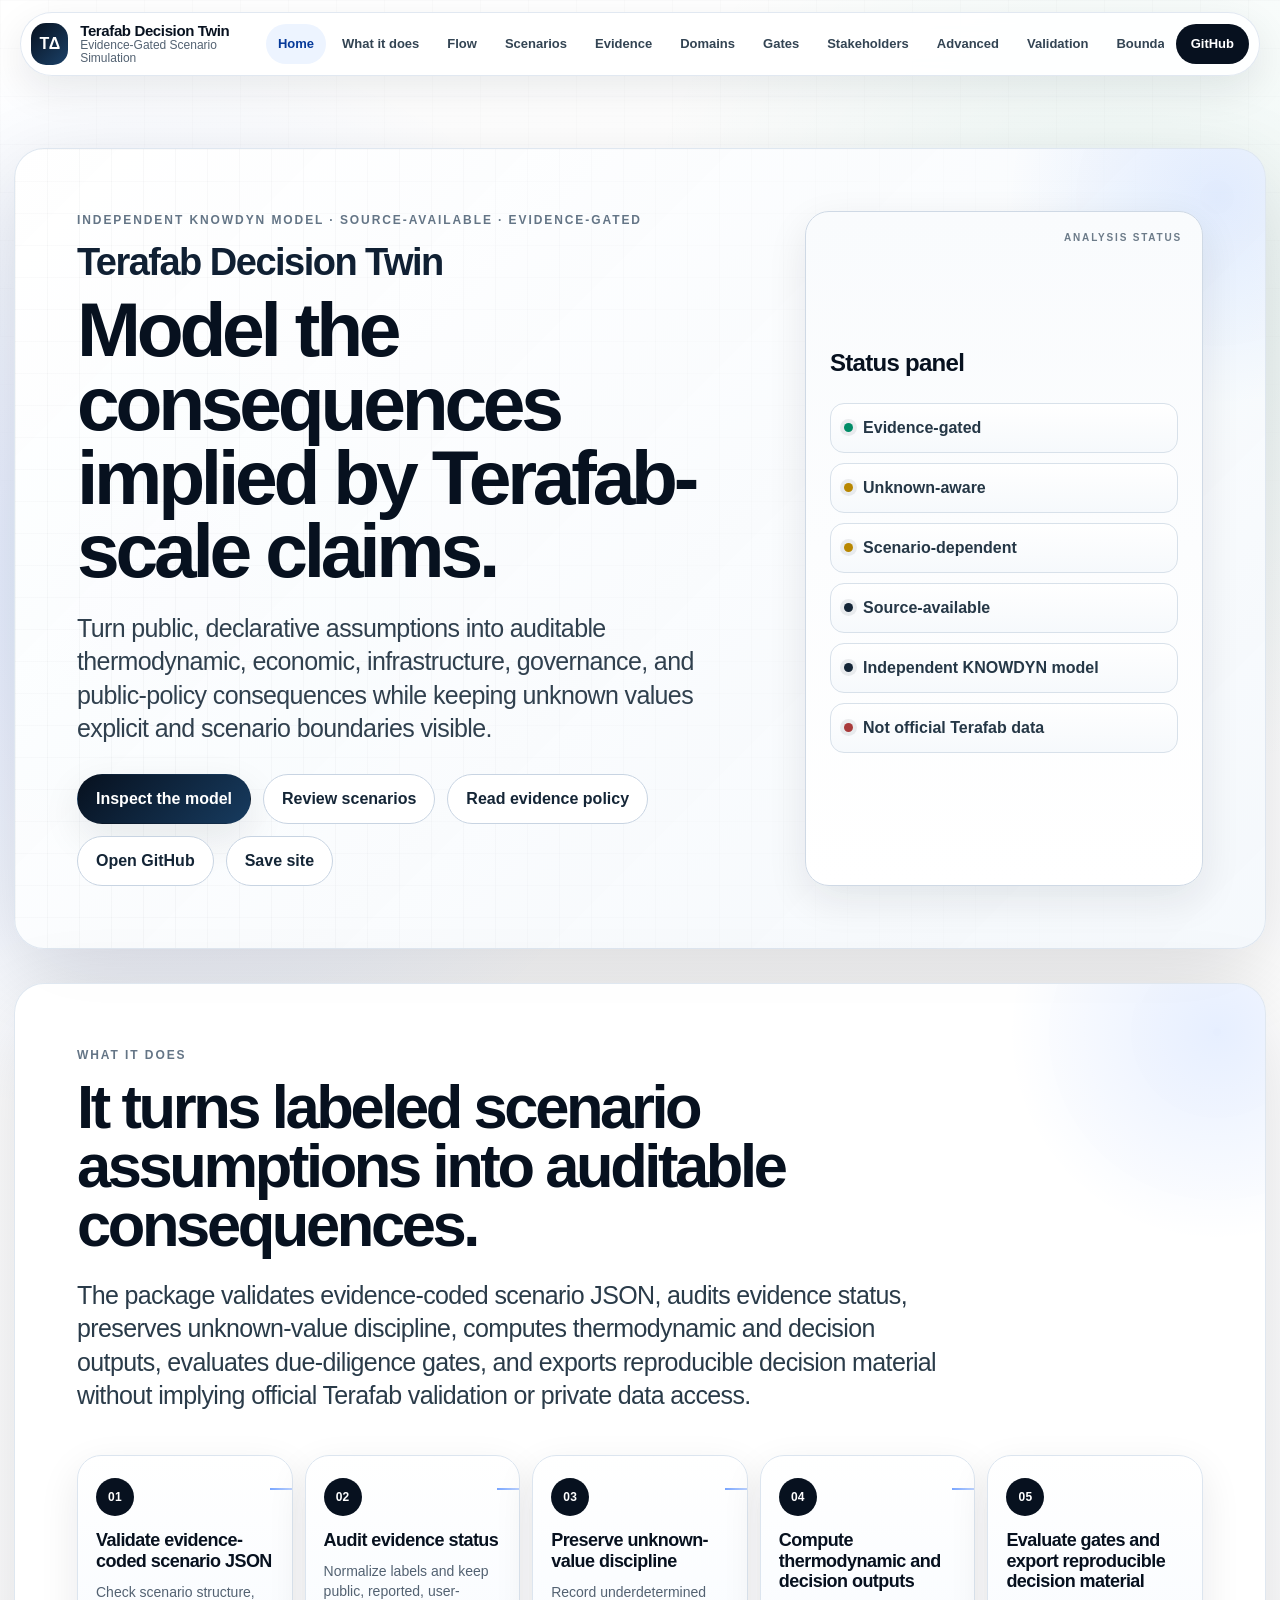
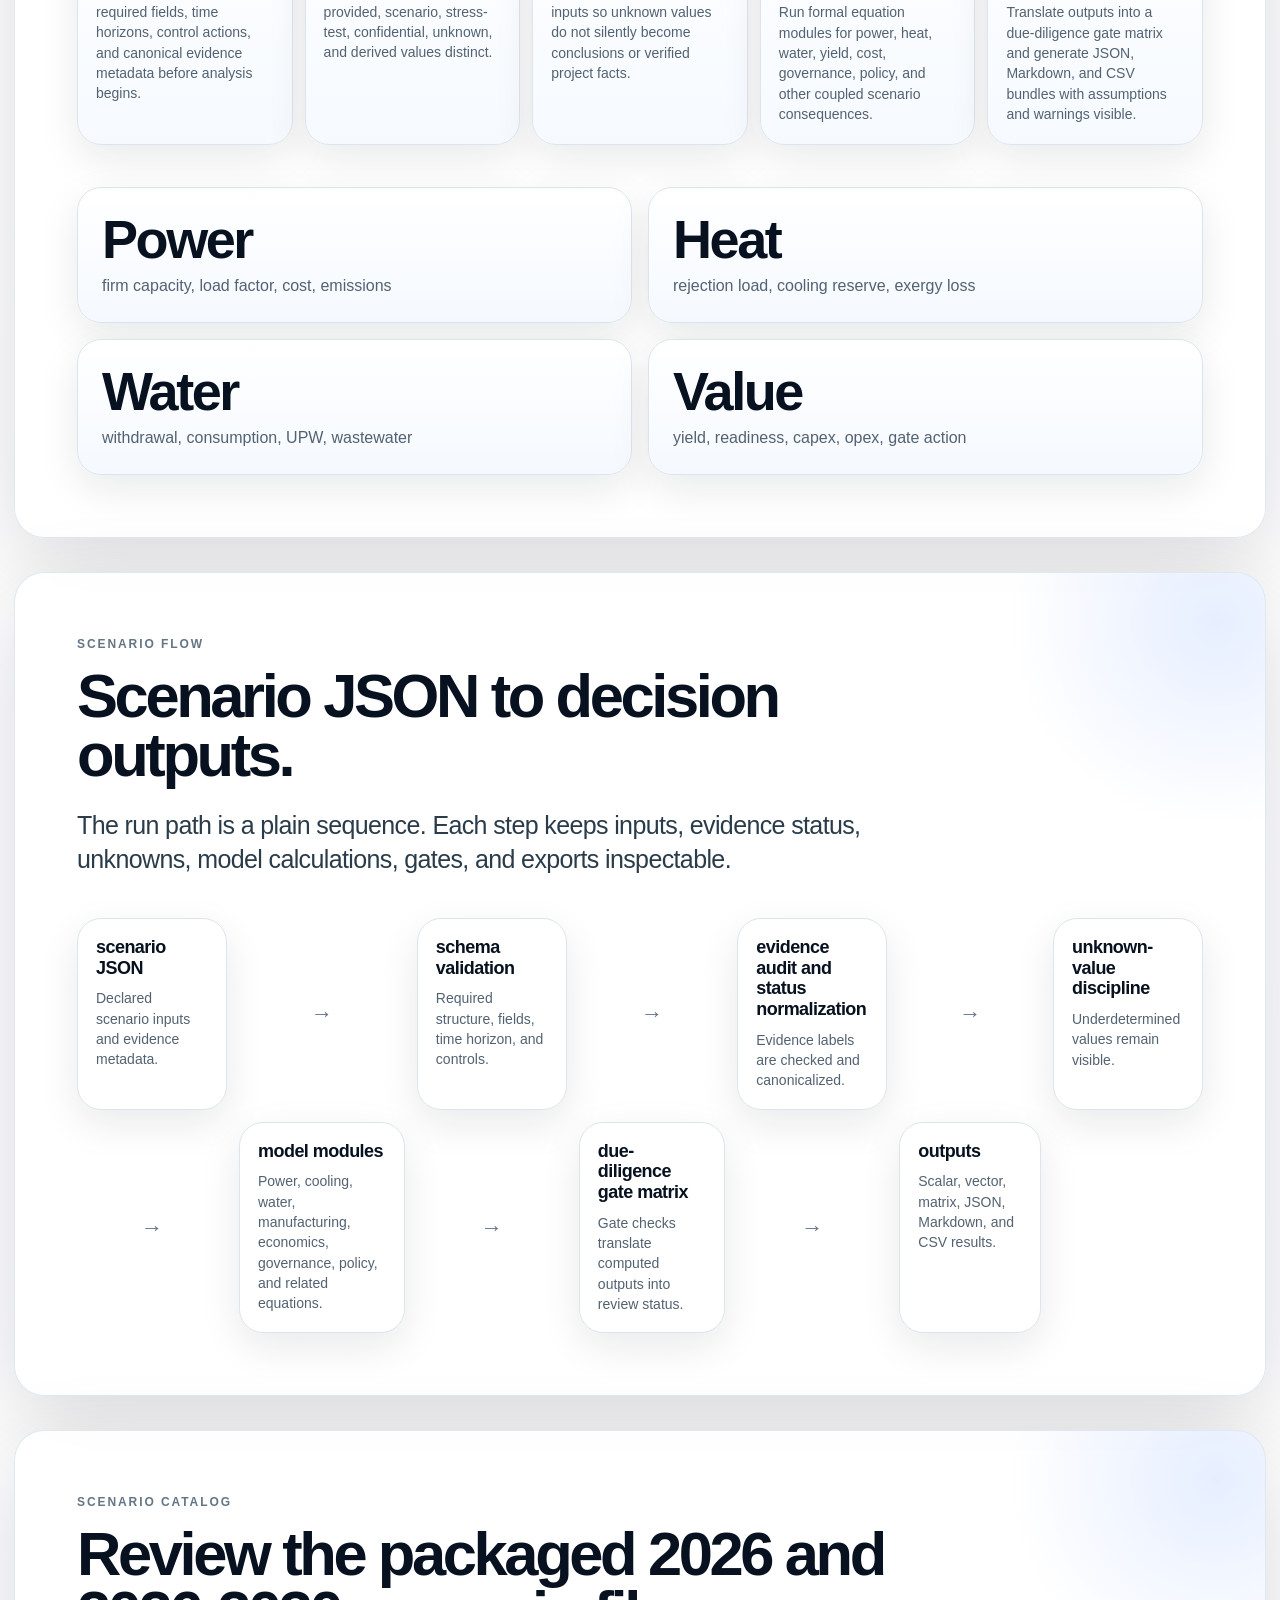
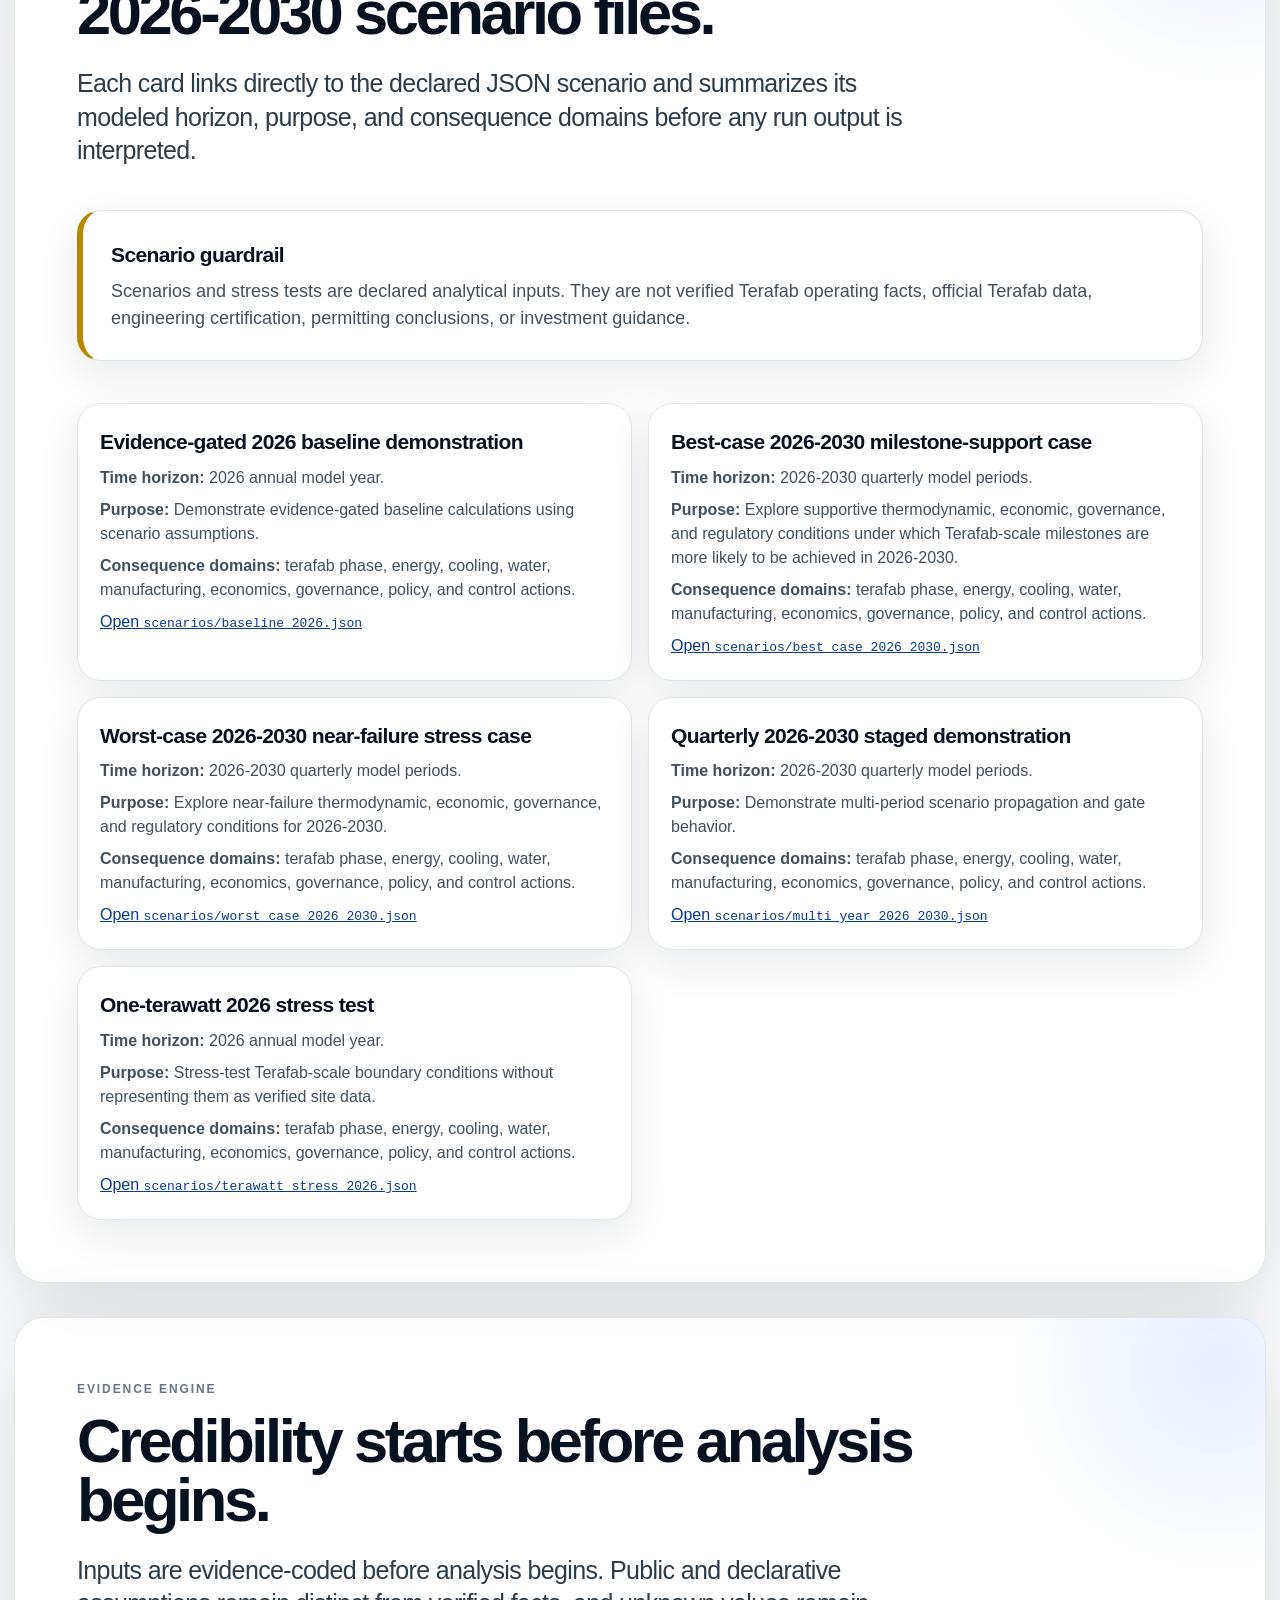
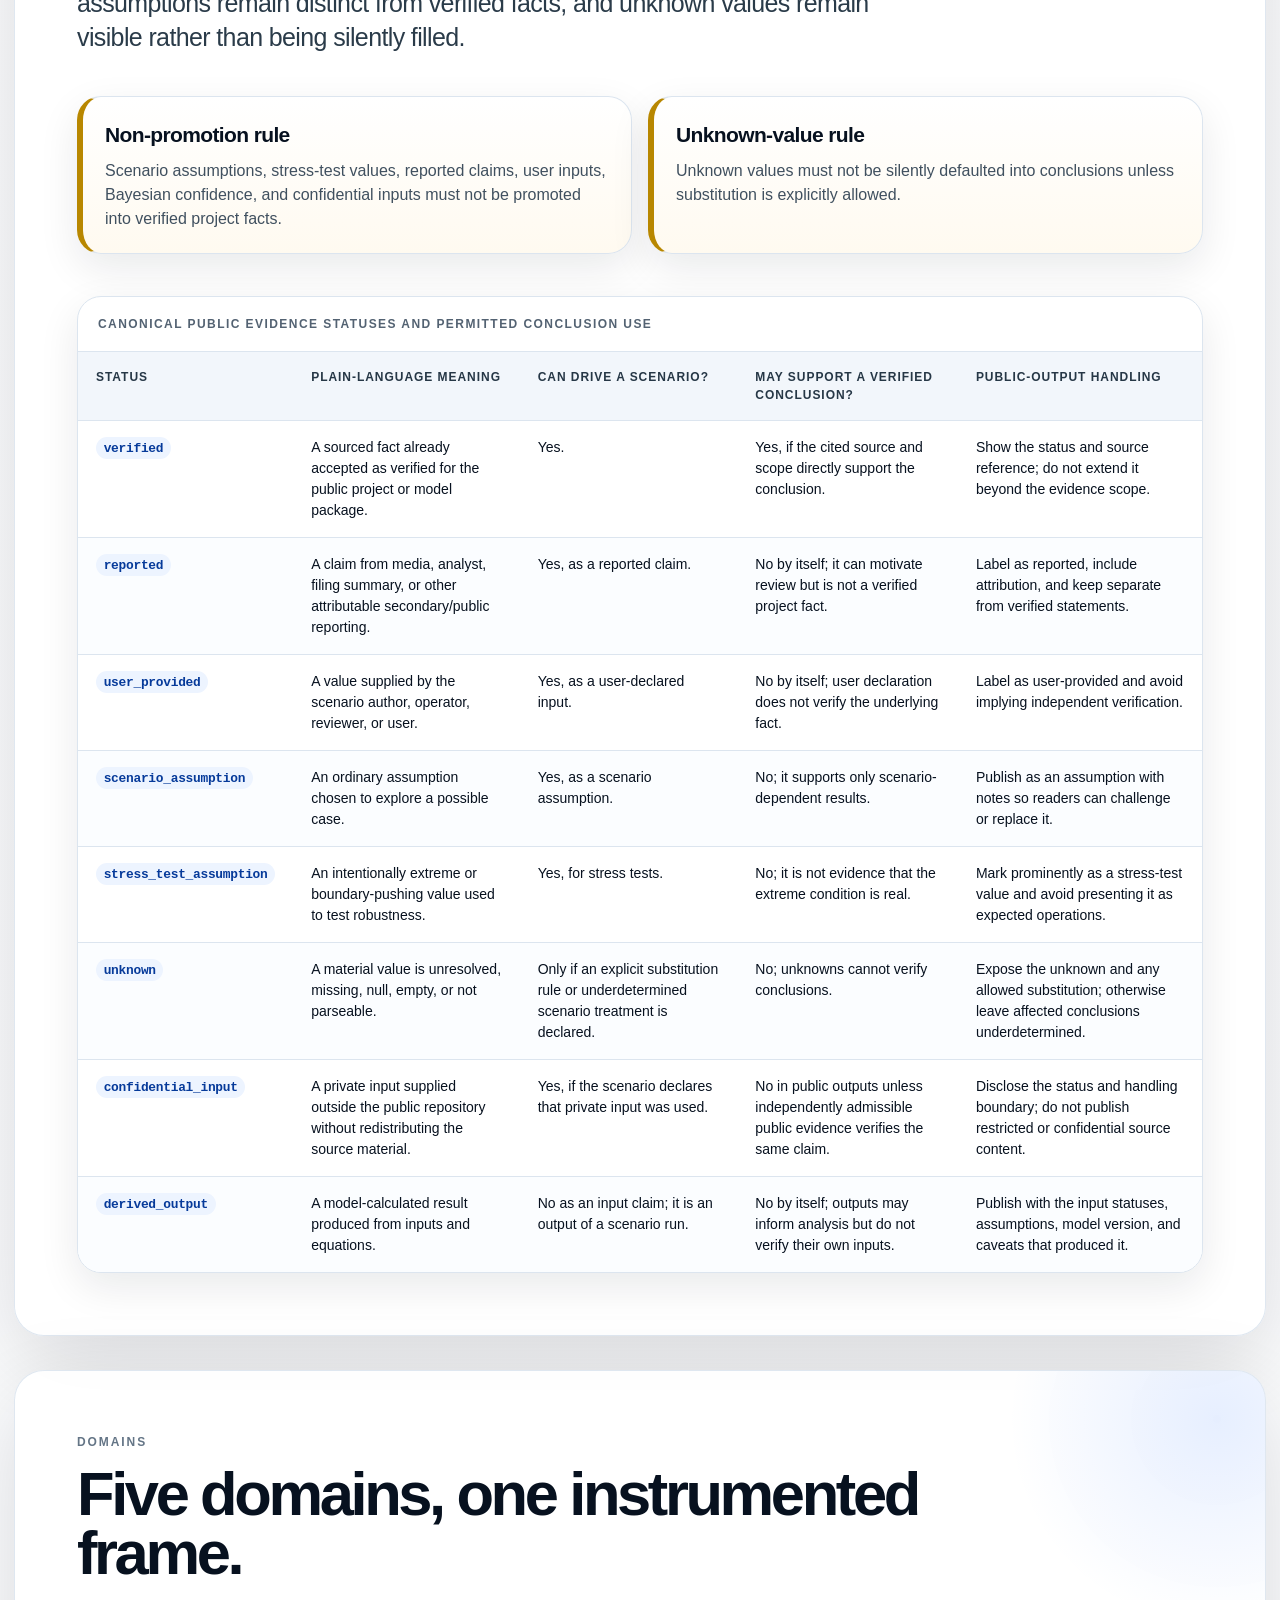
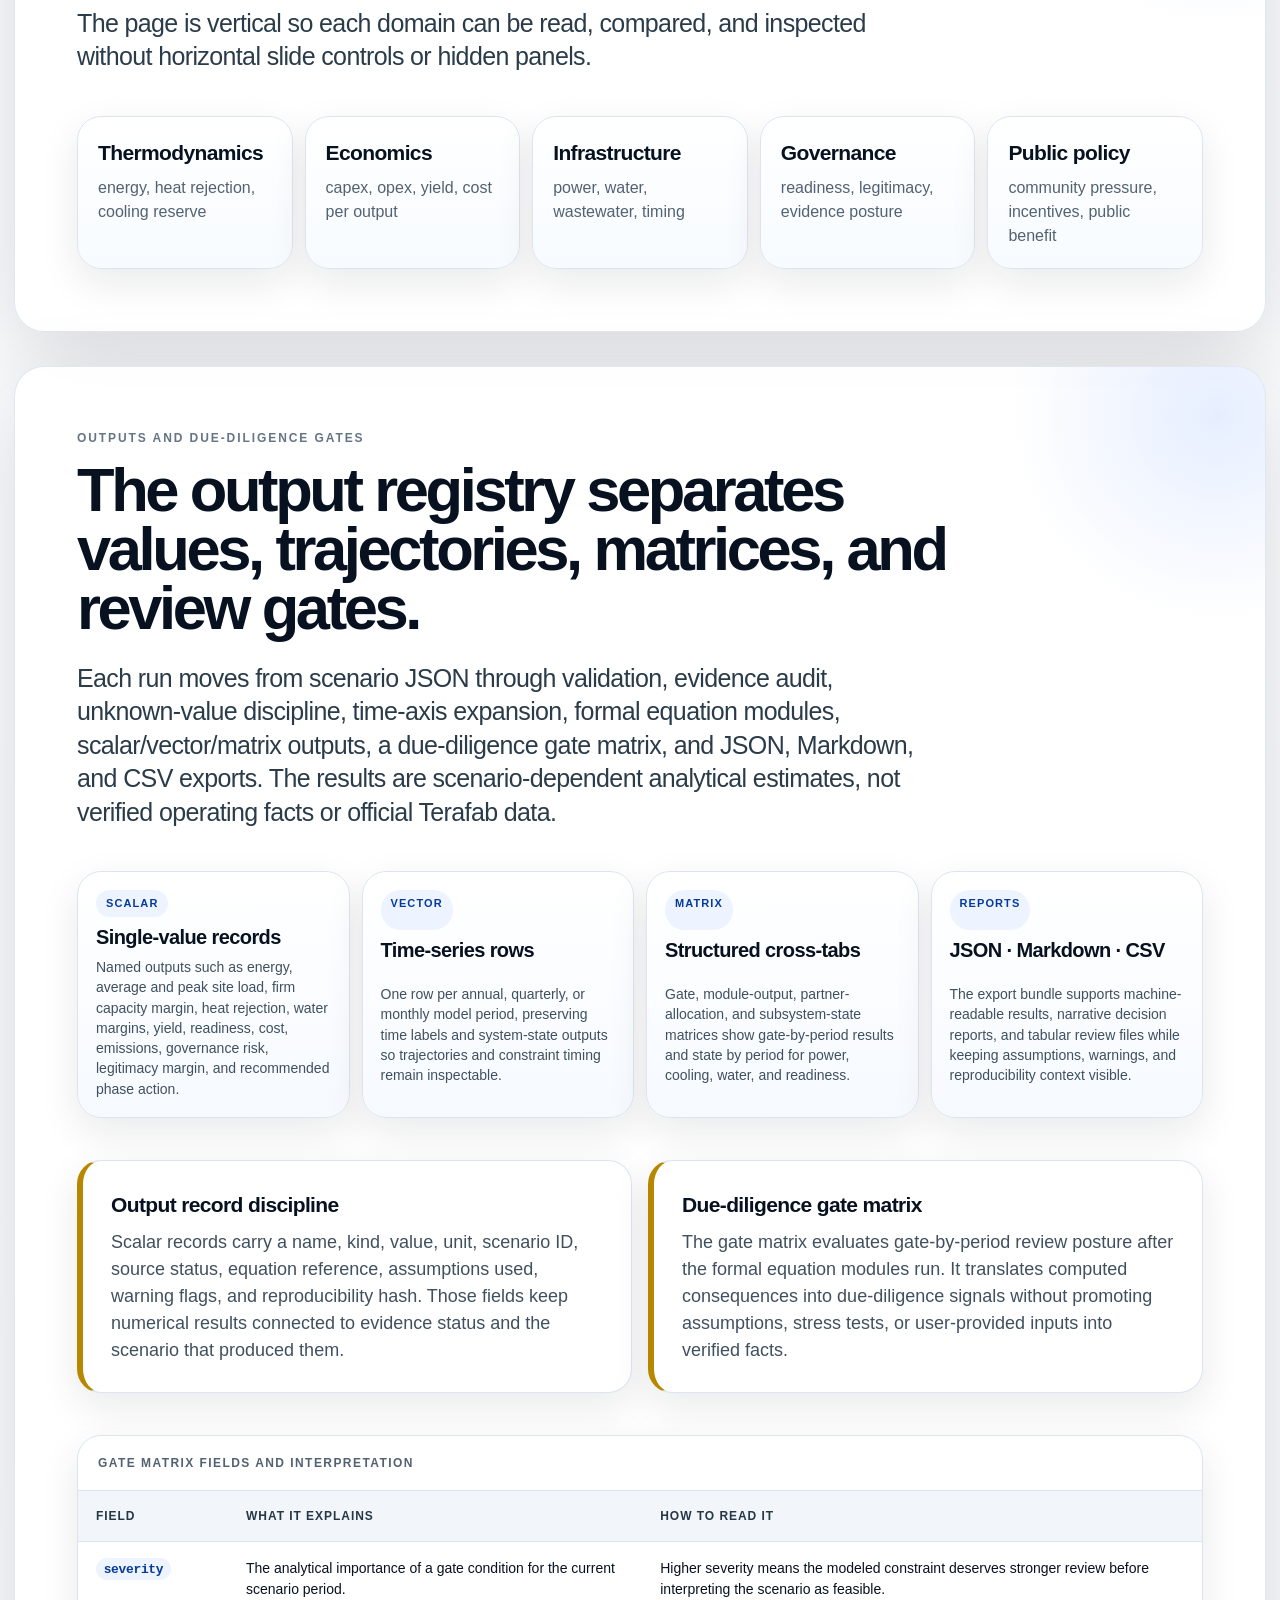
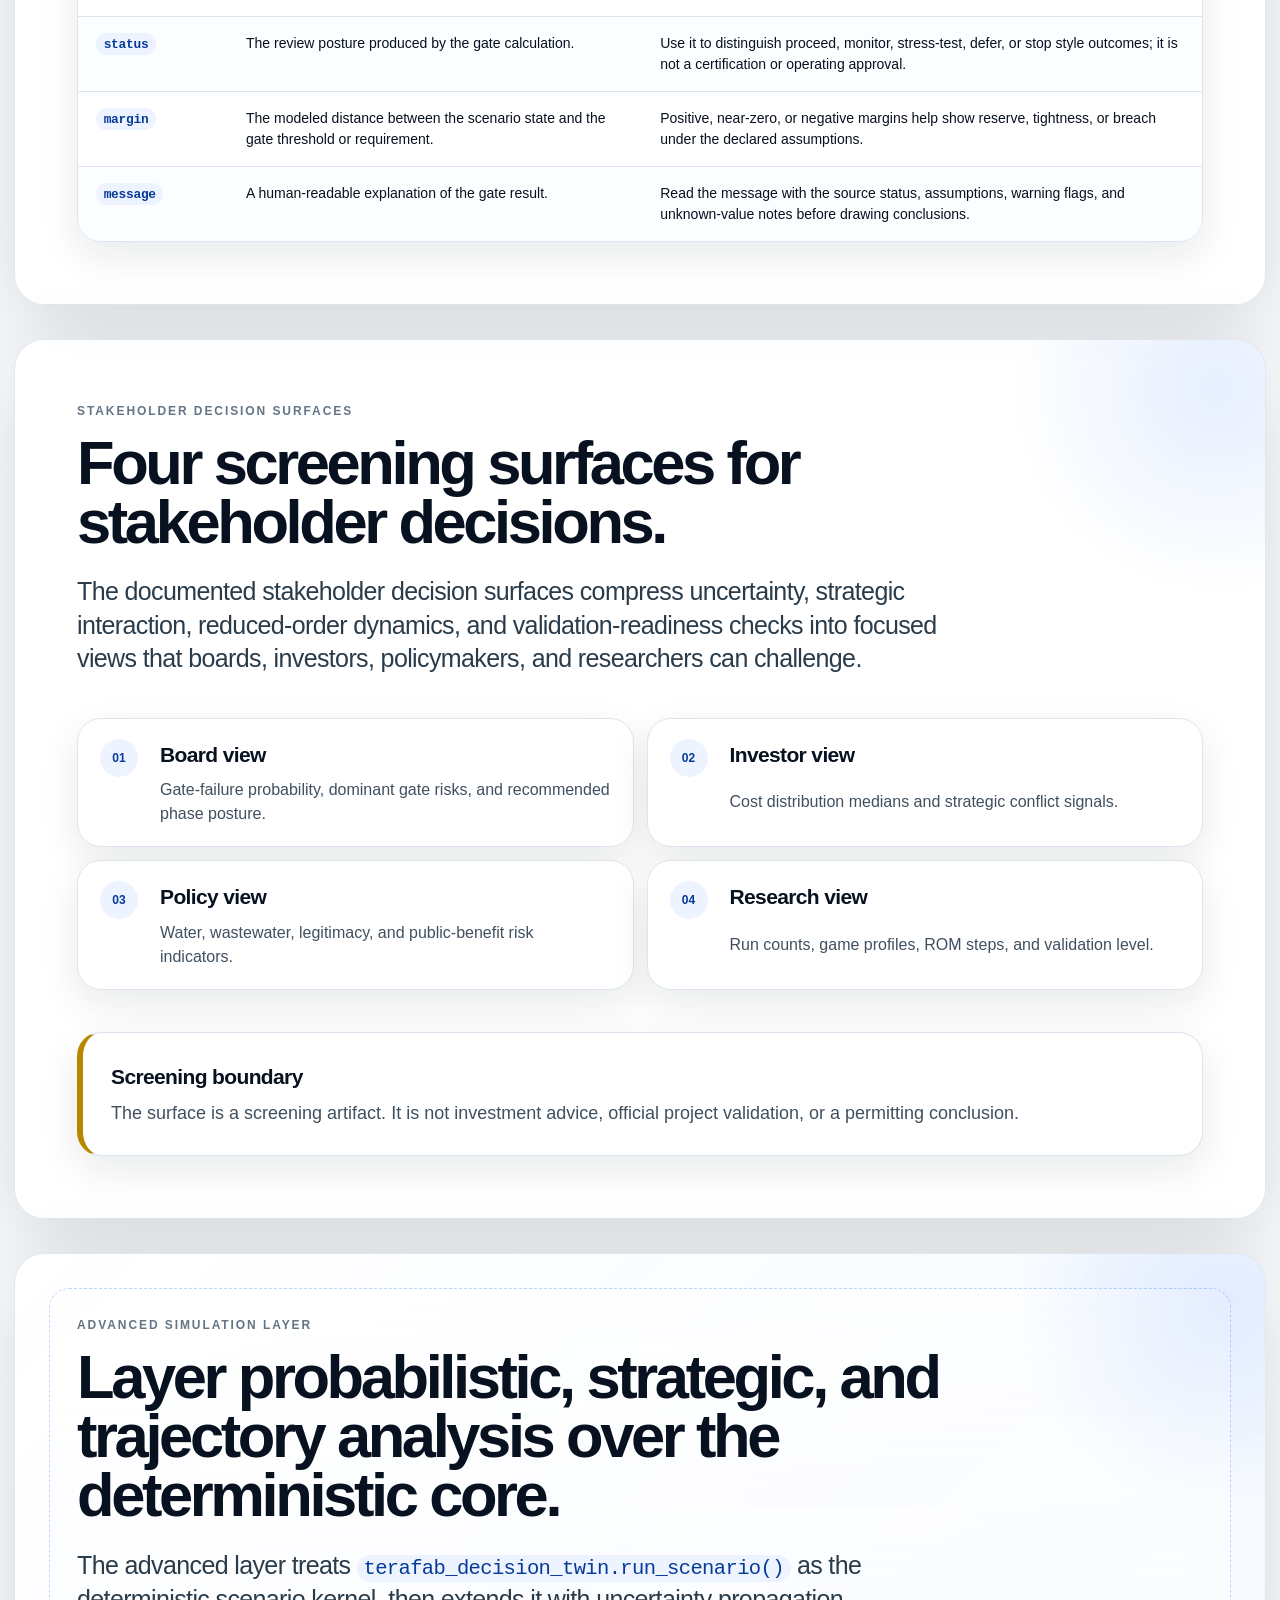
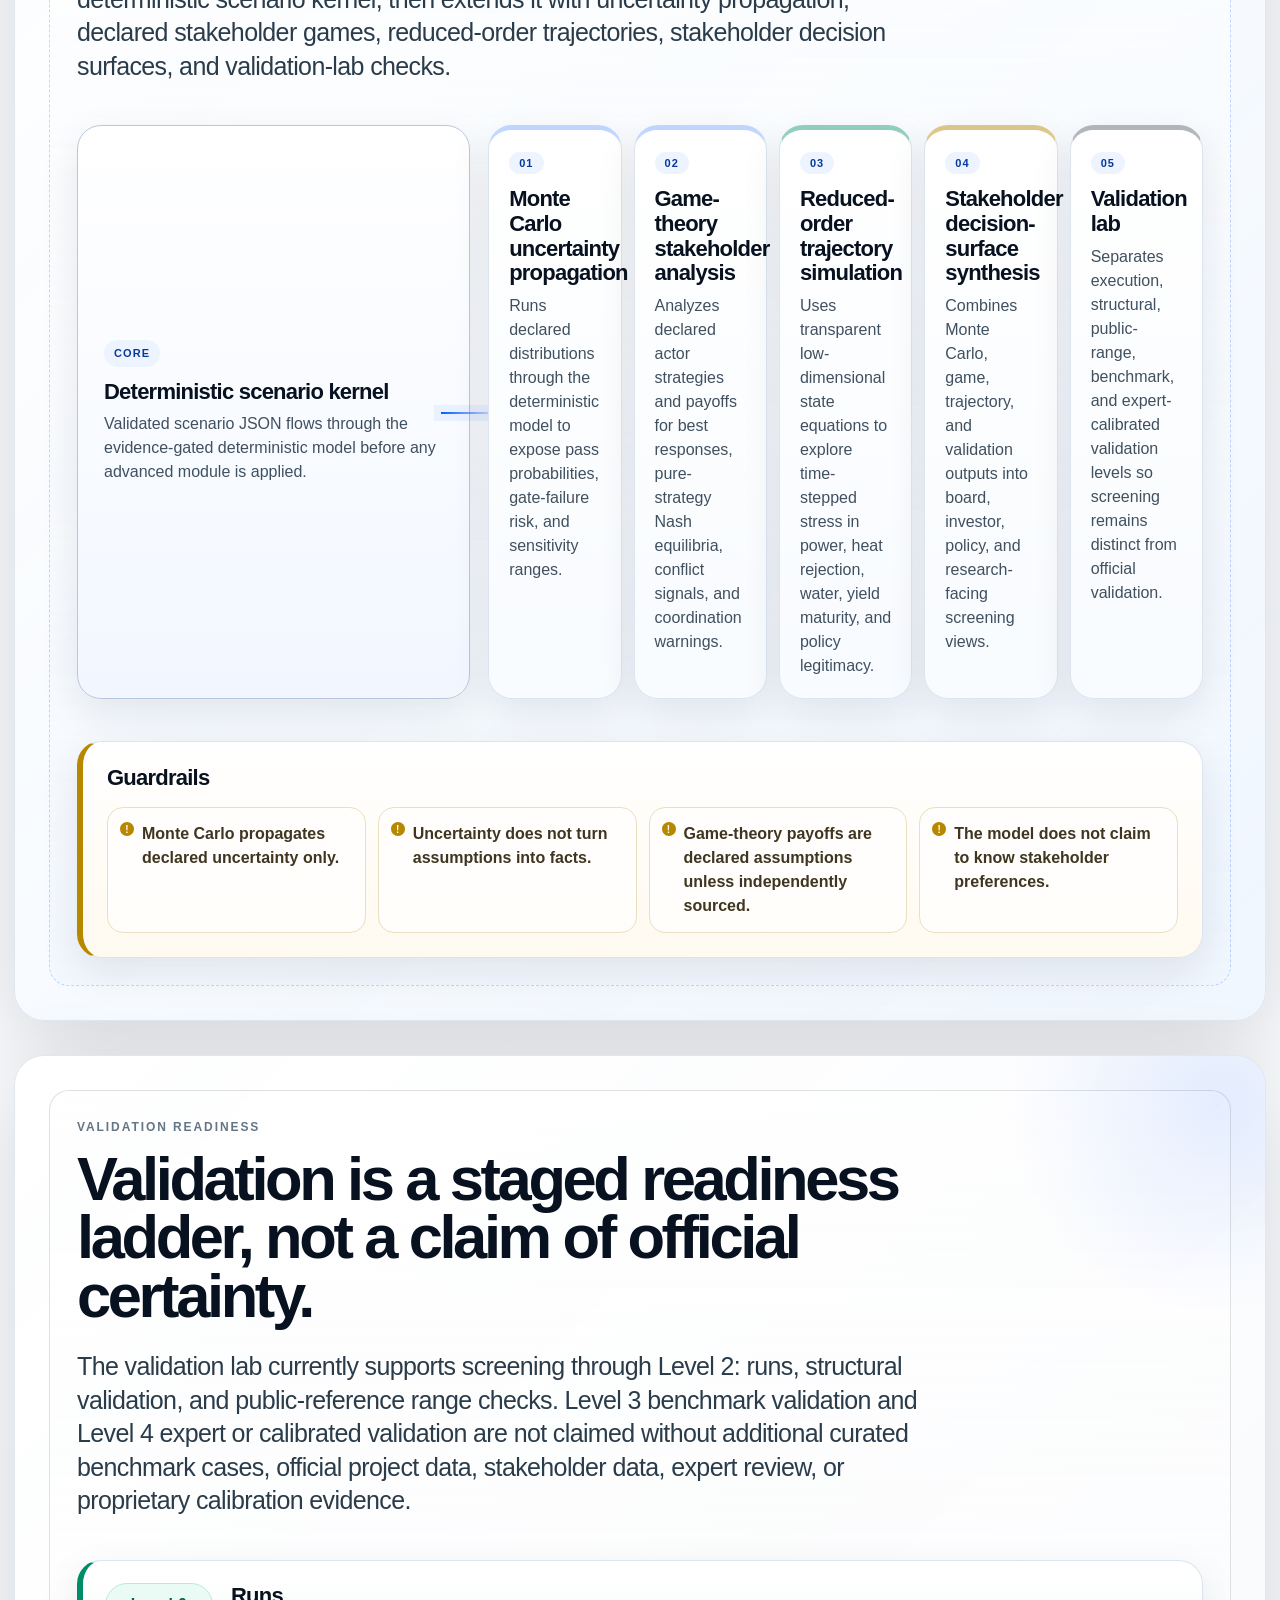
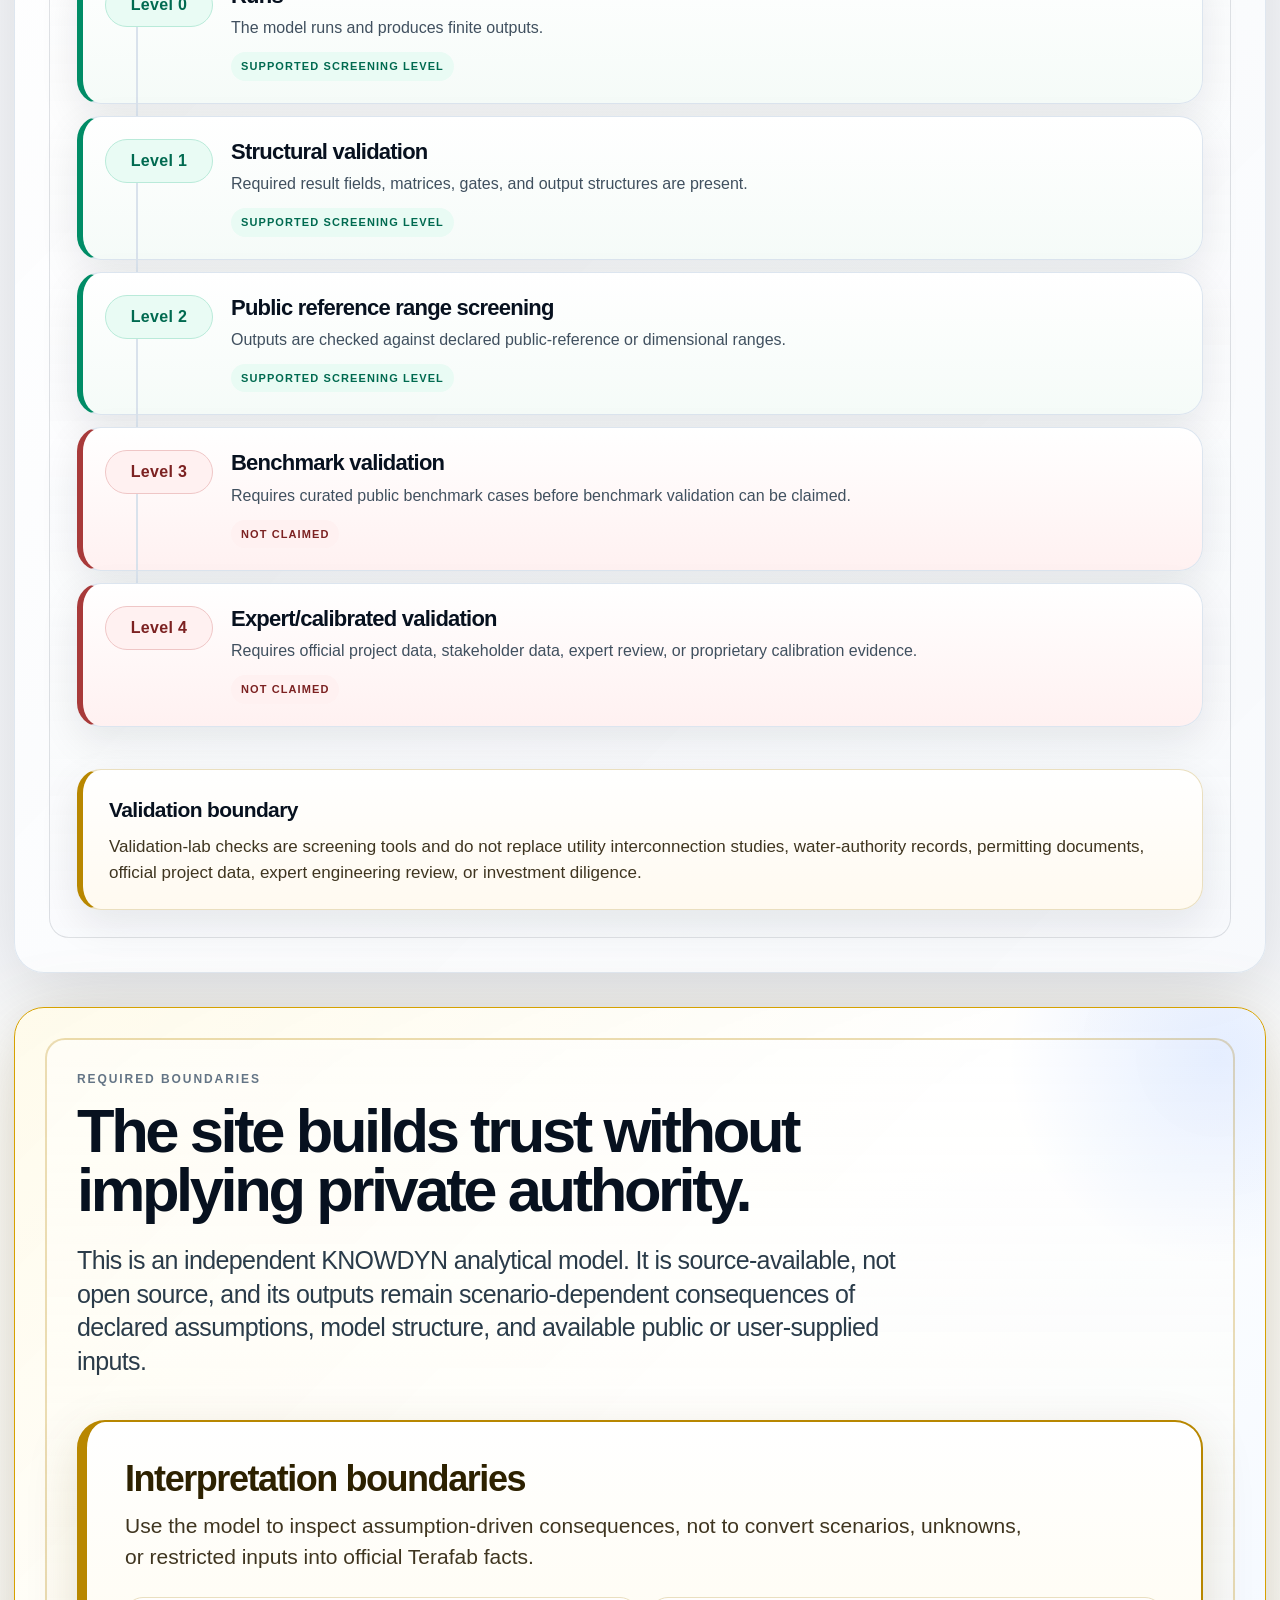
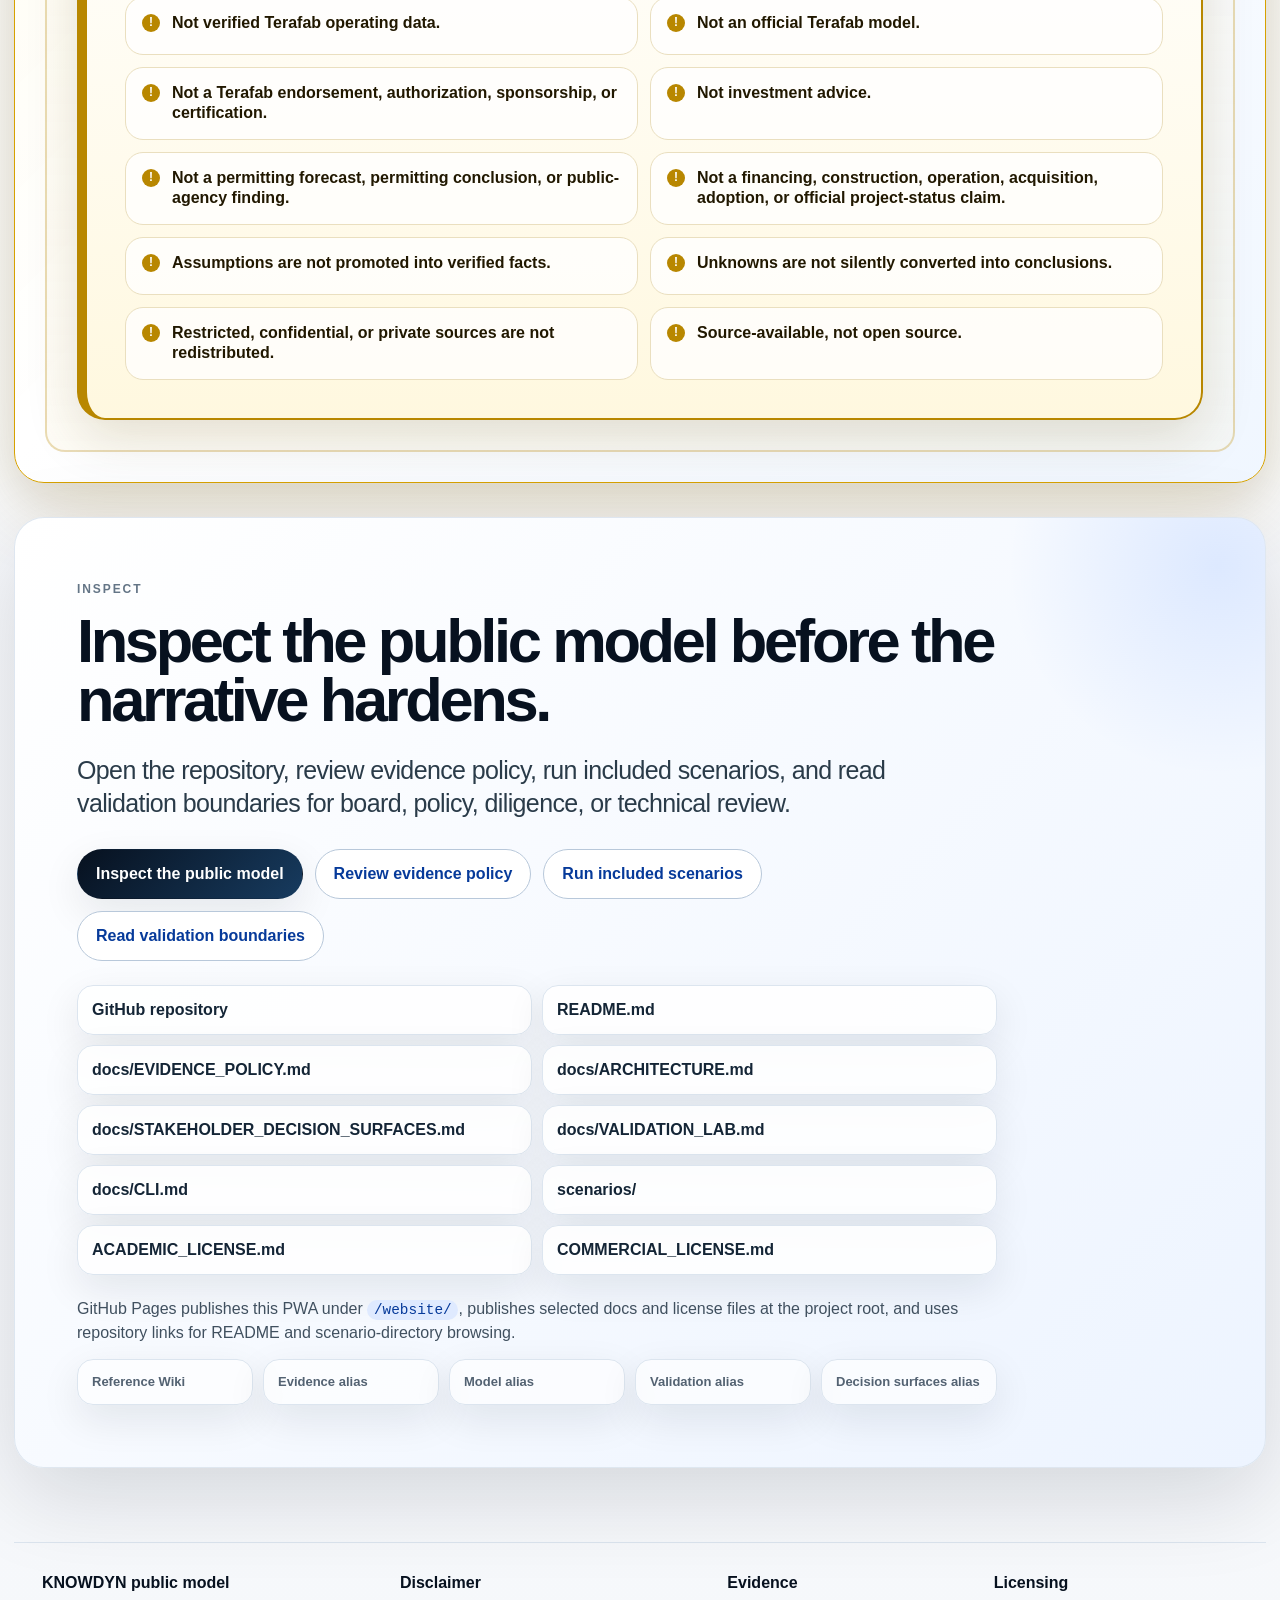
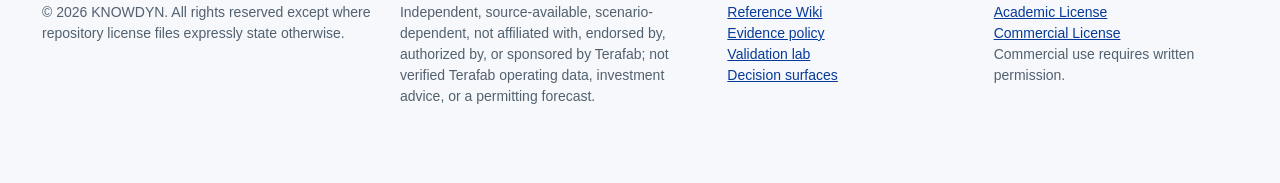
==== commit bc93812c: "Fix website scenario simulation subtitle" ====
--- a/website/index.html
+++ b/website/index.html
@@ -3,8 +3,8 @@
 <head>
 <meta charset="utf-8">
 <meta name="viewport" content="width=device-width, initial-scale=1, viewport-fit=cover">
-<title>Terafab Decision Twin | Source-Available Scenario Simulation</title>
-<meta name="description" content="Terafab Decision Twin is a source-available scenario simulation and evidence-gated decision twin for public assumptions, unknown-value discipline, stakeholder decision surfaces, and validation-readiness boundaries.">
+<title>Terafab Decision Twin | Independent Source-Available Scenario Simulation</title>
+<meta name="description" content="Terafab Decision Twin is an independent, source-available, scenario-dependent decision twin for public assumptions, evidence-gated consequences, unknown-value discipline, and non-affiliated Terafab-scale analysis.">
 <meta name="robots" content="index,follow,max-image-preview:large,max-snippet:-1">
 <link rel="canonical" href="https://knowdyn.github.io/terafab-decision-twin/website/">
 <link rel="manifest" href="manifest.webmanifest">
@@ -14,23 +14,23 @@
 <meta name="apple-mobile-web-app-title" content="Terafab Decision Twin">
 <link rel="apple-touch-icon" href="assets/icon.svg">
 <meta property="og:site_name" content="Terafab Decision Twin by KNOWDYN">
-<meta property="og:title" content="Terafab Decision Twin">
-<meta property="og:description" content="Source-available scenario simulation for evidence-gated decision consequences across thermodynamics, economics, infrastructure, governance, and public policy.">
+<meta property="og:title" content="Terafab Decision Twin | Independent Scenario Simulation">
+<meta property="og:description" content="Independent, source-available, scenario-dependent decision twin for evidence-gated Terafab-scale consequences, public assumptions, and non-affiliated analysis.">
 <meta property="og:type" content="website">
 <meta property="og:url" content="https://knowdyn.github.io/terafab-decision-twin/website/">
 <meta property="og:image" content="https://knowdyn.github.io/terafab-decision-twin/website/assets/social-card.svg">
 <meta name="twitter:card" content="summary_large_image">
-<meta name="twitter:title" content="Terafab Decision Twin">
-<meta name="twitter:description" content="Evidence-gated decision twin with public assumptions, unknown-value discipline, stakeholder decision surfaces, and validation-readiness boundaries.">
+<meta name="twitter:title" content="Terafab Decision Twin | Source-Available Decision Twin">
+<meta name="twitter:description" content="Independent, scenario-dependent decision twin for public assumptions, unknown-value discipline, stakeholder decision surfaces, and non-affiliated Terafab-scale analysis.">
 <meta name="twitter:image" content="https://knowdyn.github.io/terafab-decision-twin/website/assets/social-card.svg">
 <link rel="stylesheet" href="assets/fonts.css">
 <link rel="stylesheet" href="assets/style.css">
-<script type="application/ld+json">{"@context":"https://schema.org","@type":"WebApplication","name":"Terafab Decision Twin","url":"https://knowdyn.github.io/terafab-decision-twin/website/","applicationCategory":"BusinessApplication","operatingSystem":"Any","description":"A source-available scenario simulation and evidence-gated decision twin for Terafab-scale consequences.","publisher":{"@type":"Organization","name":"KNOWDYN"},"isAccessibleForFree":true}</script>
+<script type="application/ld+json">{"@context":"https://schema.org","@type":"WebApplication","name":"Terafab Decision Twin","url":"https://knowdyn.github.io/terafab-decision-twin/website/","applicationCategory":"BusinessApplication","operatingSystem":"Any","description":"An independent, source-available, scenario-dependent decision twin for evidence-gated Terafab-scale consequences, public assumptions, unknown-value discipline, and non-affiliated analysis.","publisher":{"@type":"Organization","name":"KNOWDYN"},"isAccessibleForFree":true}</script>
 </head>
 <body>
 <a class="skip" href="#main">Skip to content</a>
 <header class="topbar" data-topbar>
-  <a class="brand" href="#home" aria-label="Terafab Decision Twin"><span class="mark">TΔ</span><span><b>Terafab Decision Twin</b><small>Source-Available Scenario Simulation</small></span></a>
+  <a class="brand" href="#home" aria-label="Terafab Decision Twin"><span class="mark">TΔ</span><span><b>Terafab Decision Twin</b><small>Evidence-Gated Scenario Simulation</small></span></a>
   <nav class="nav" aria-label="Page navigation" data-nav>
     <a href="#home">Home</a>
     <a href="#what-it-does">What it does</a>
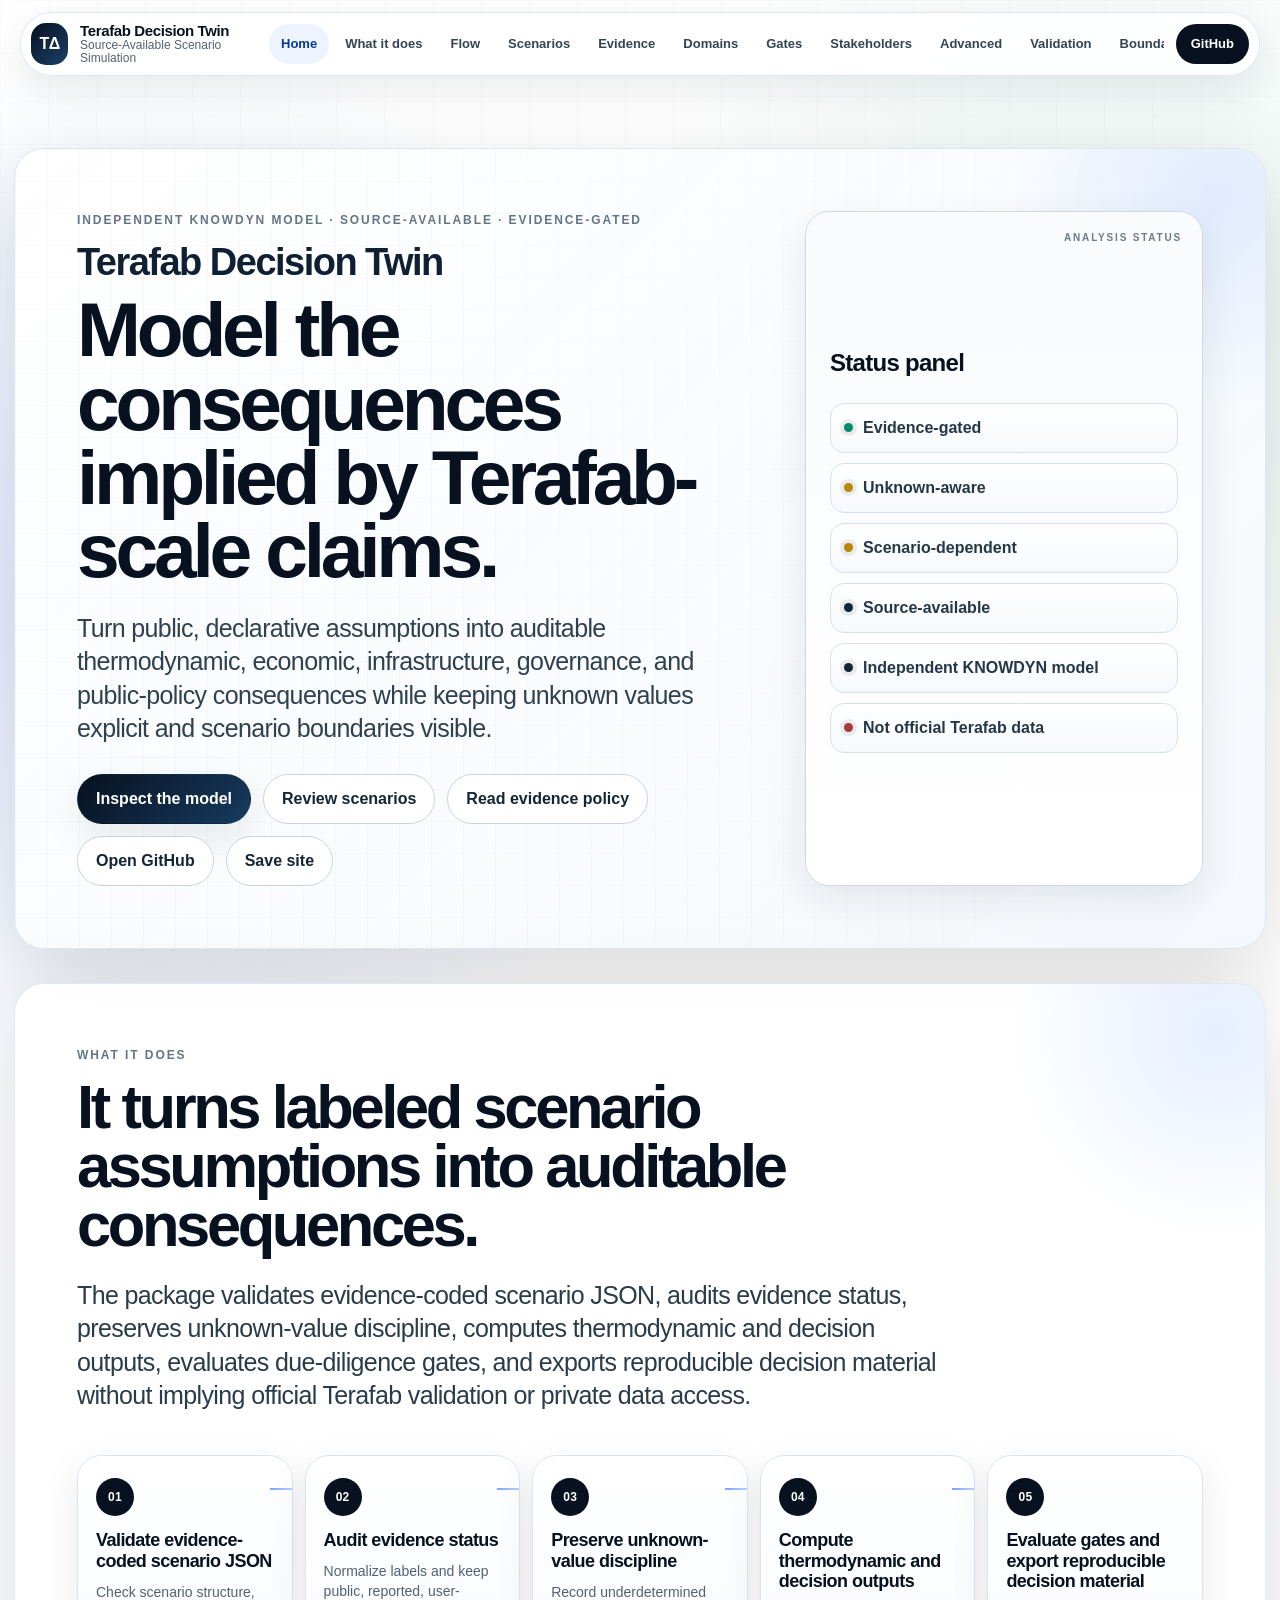
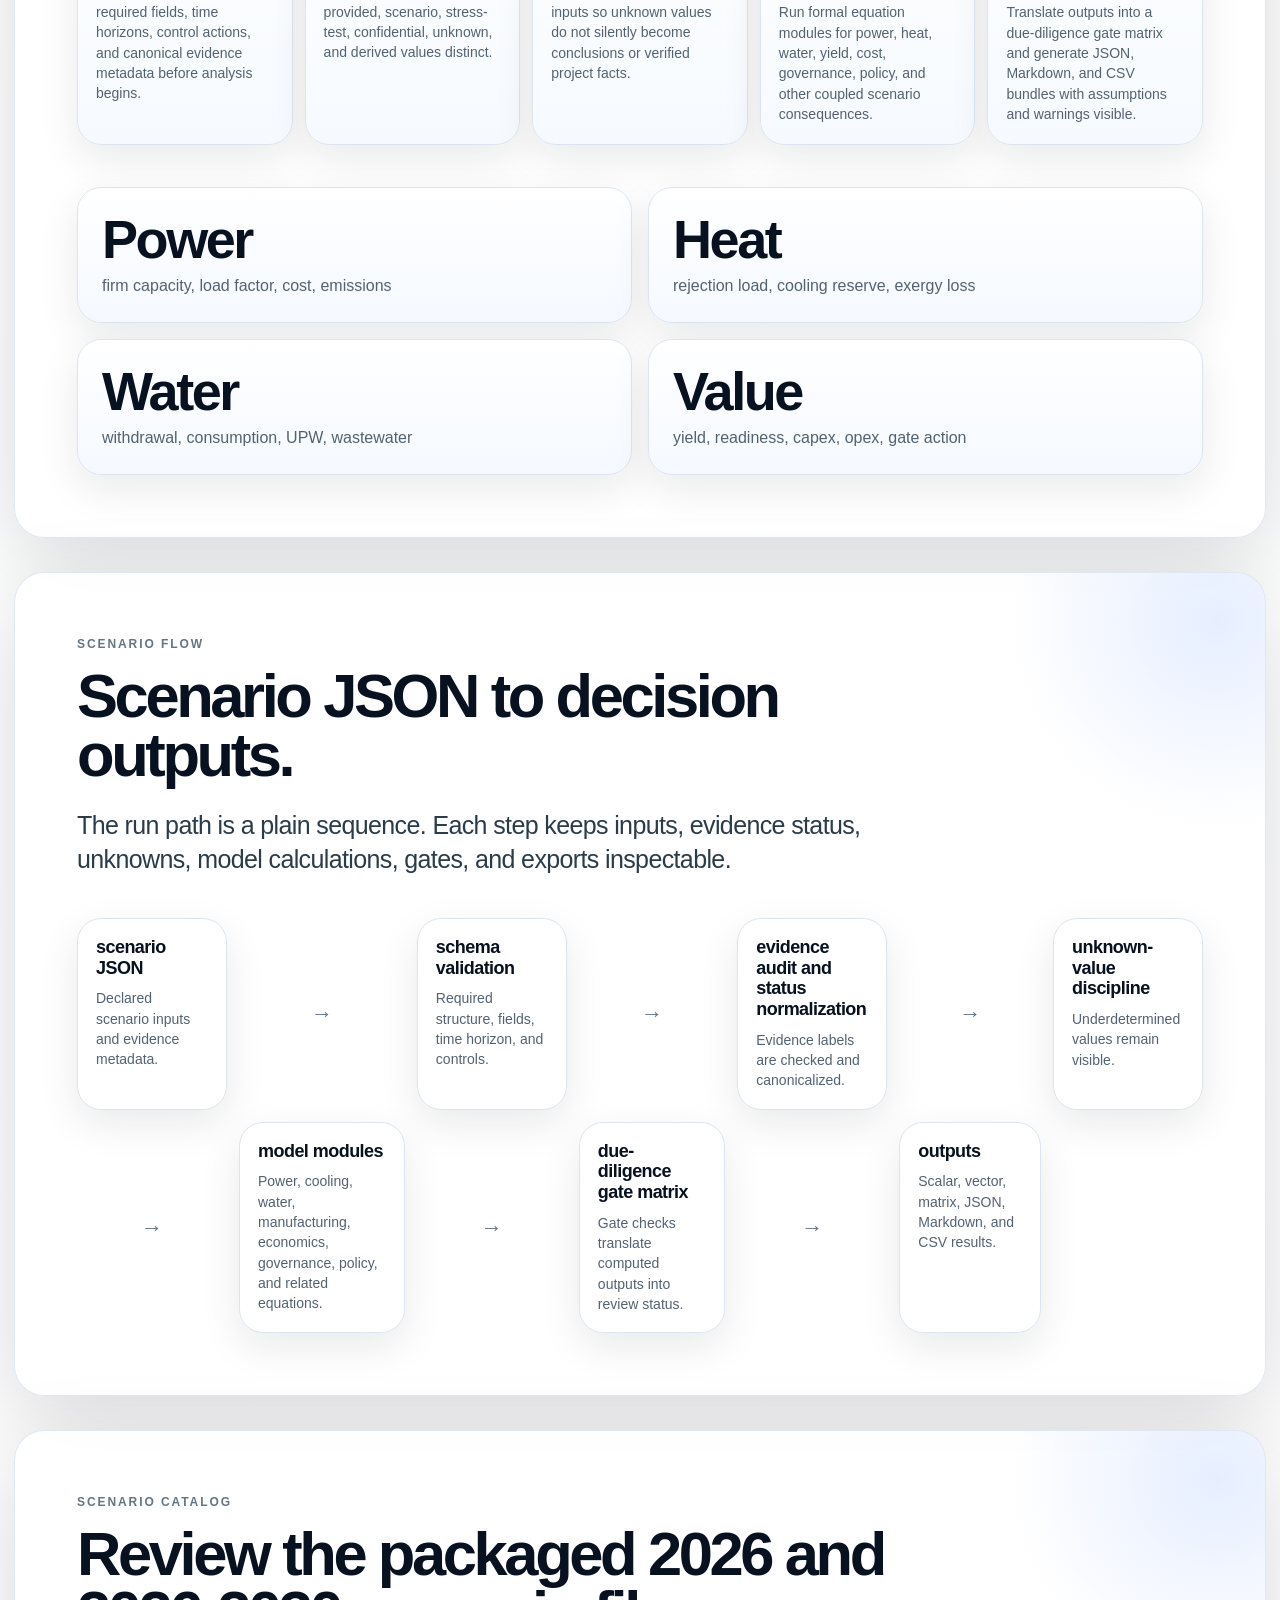
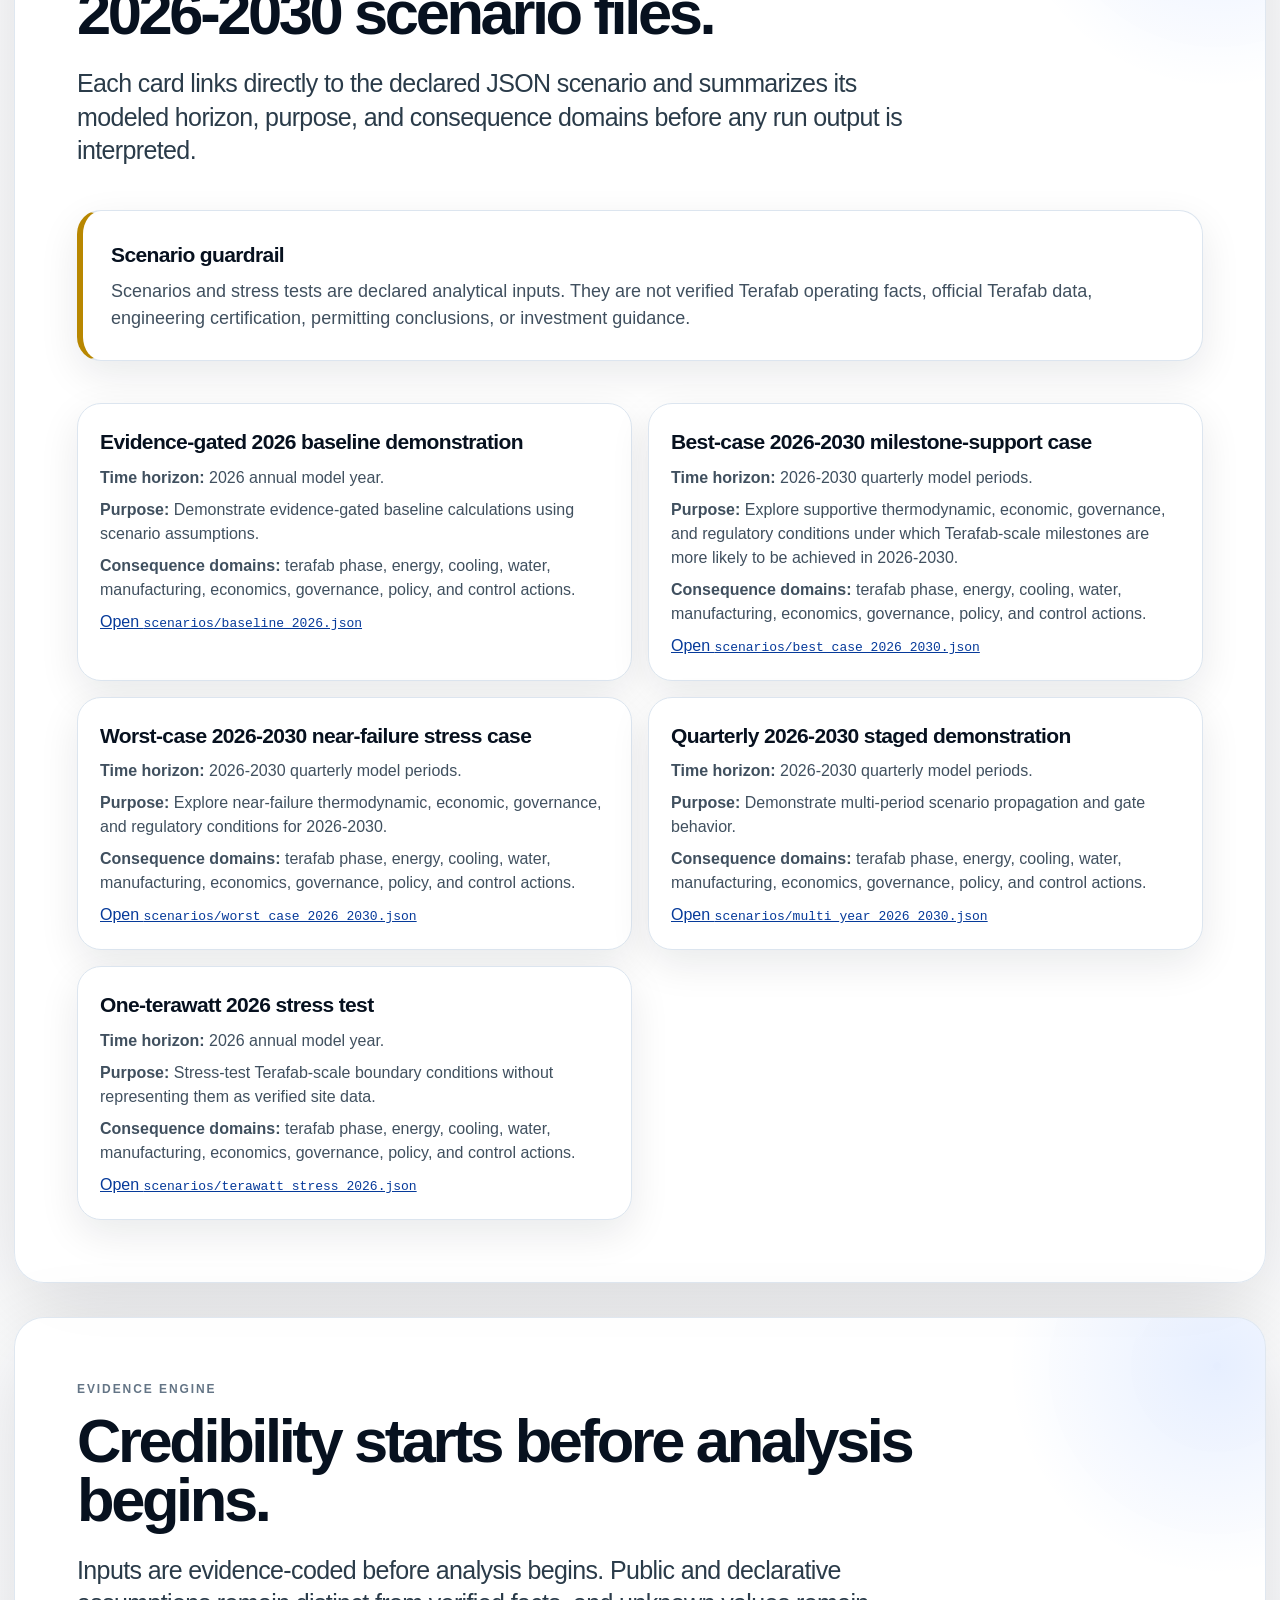
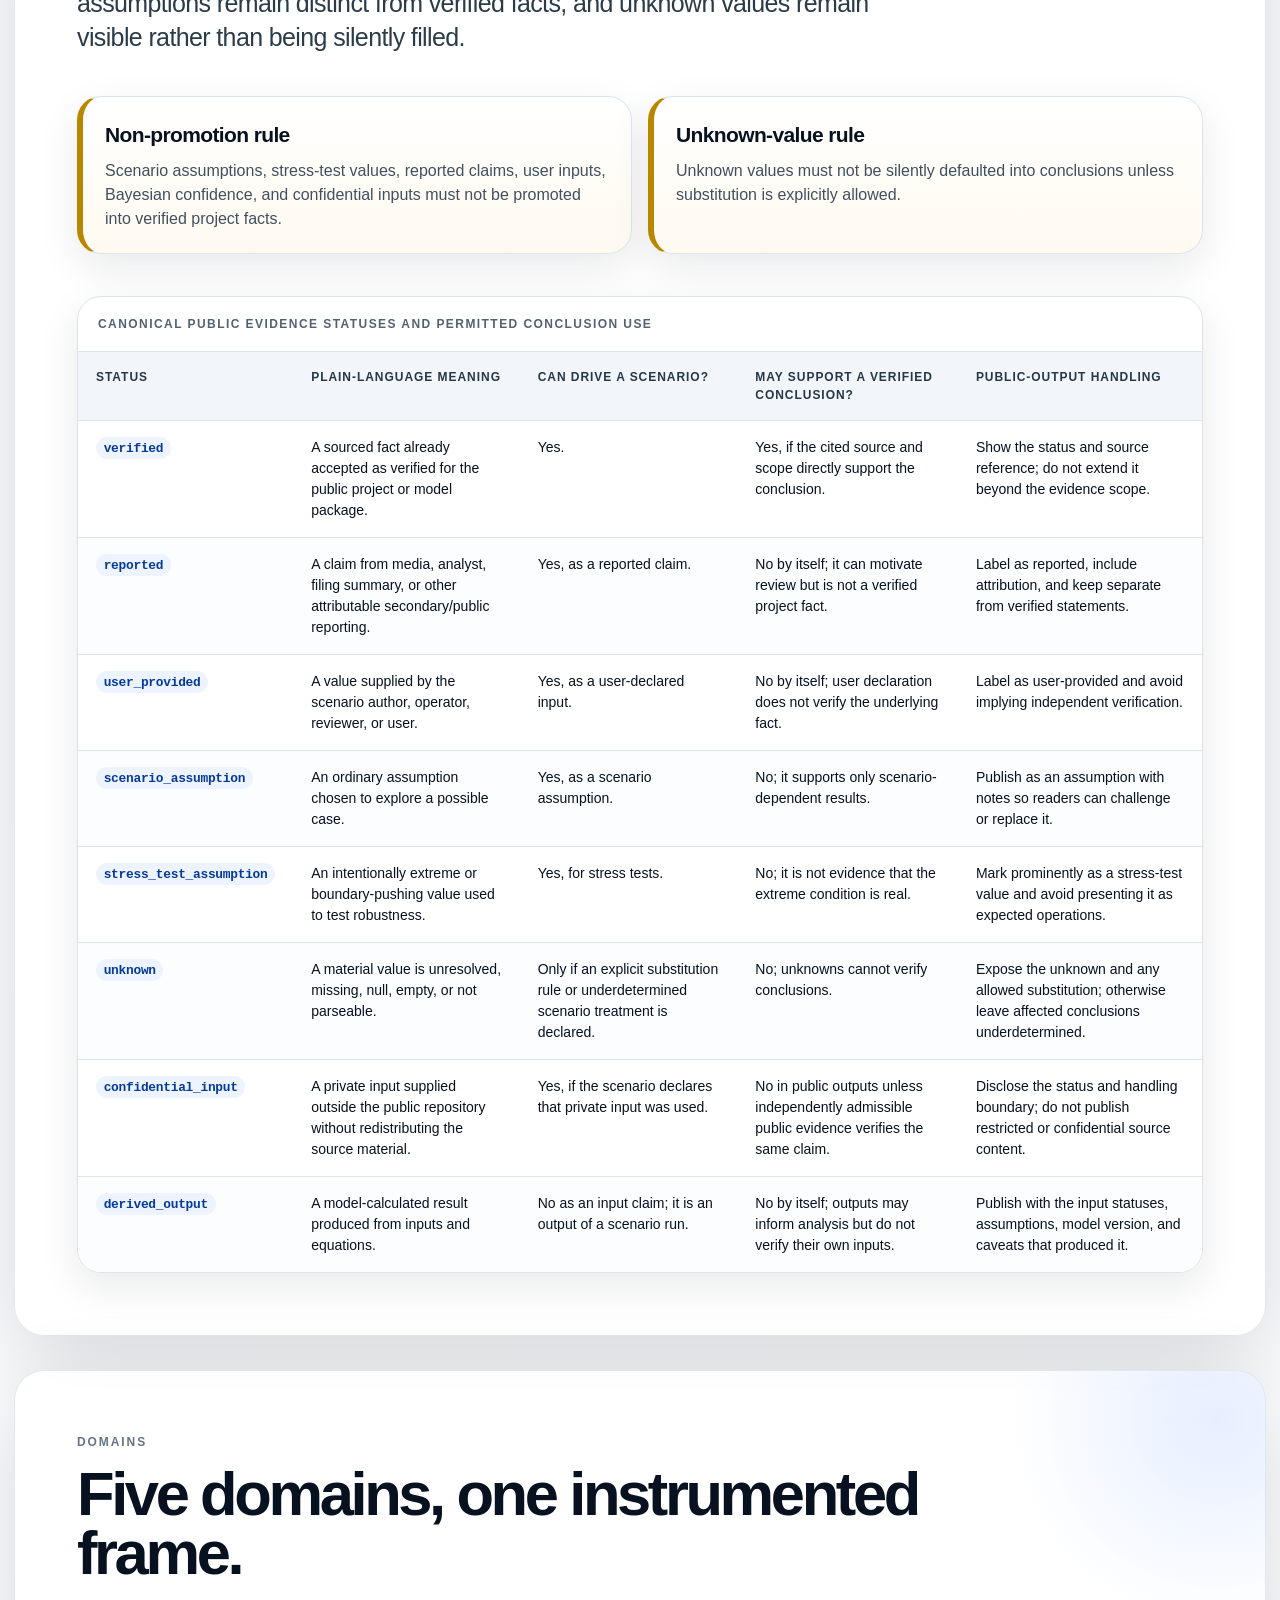
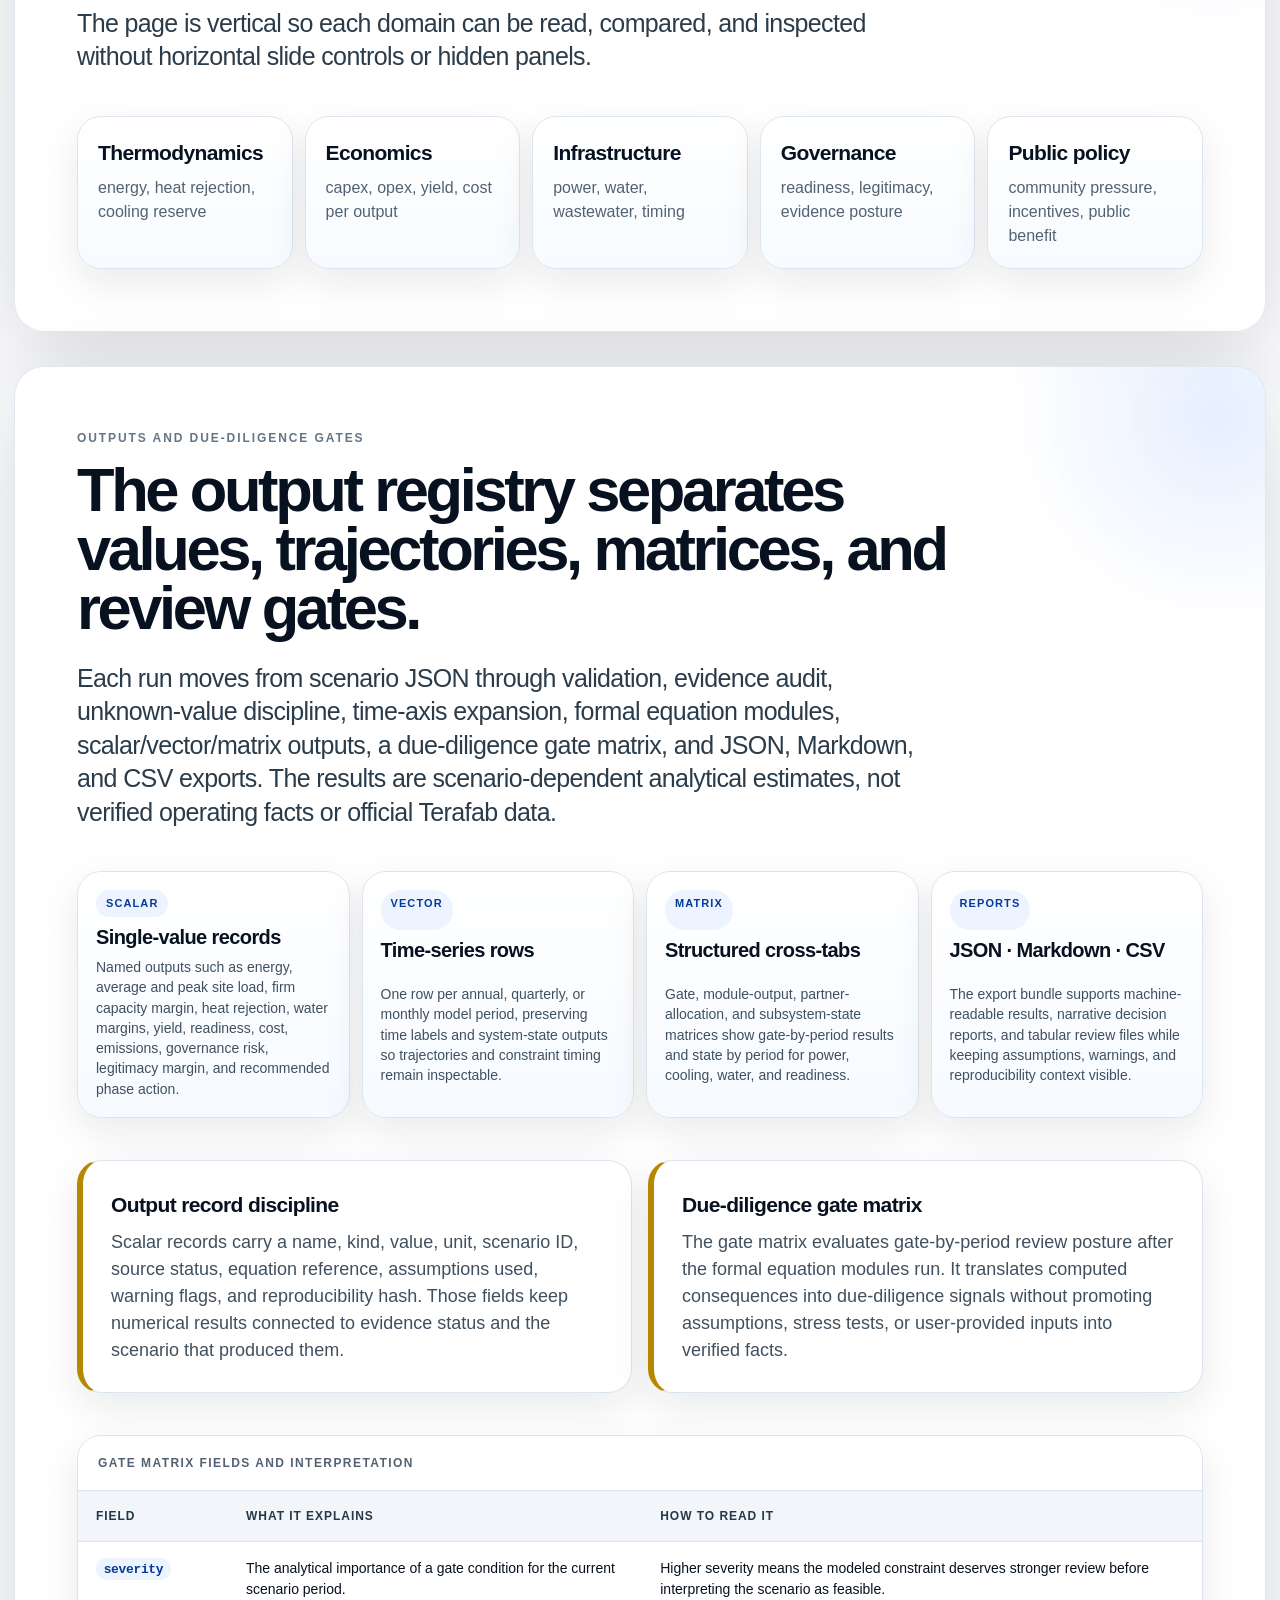
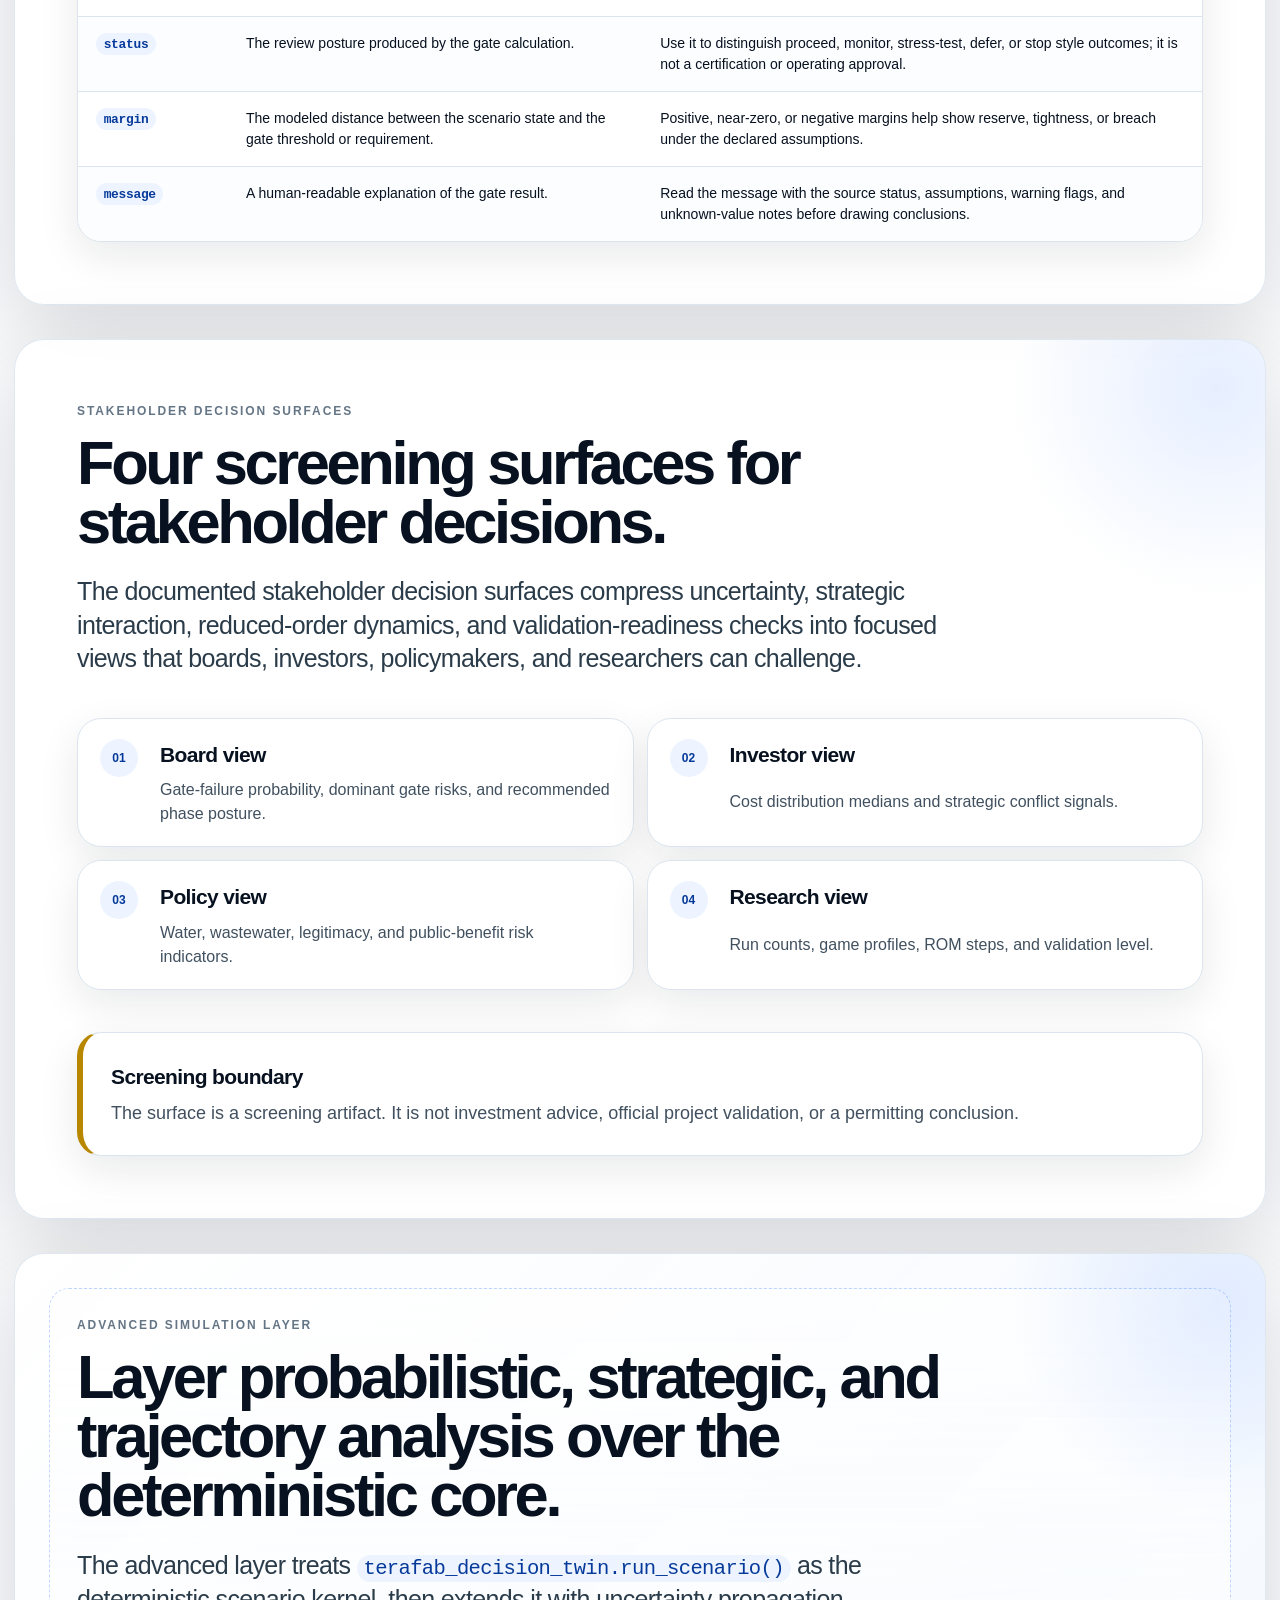
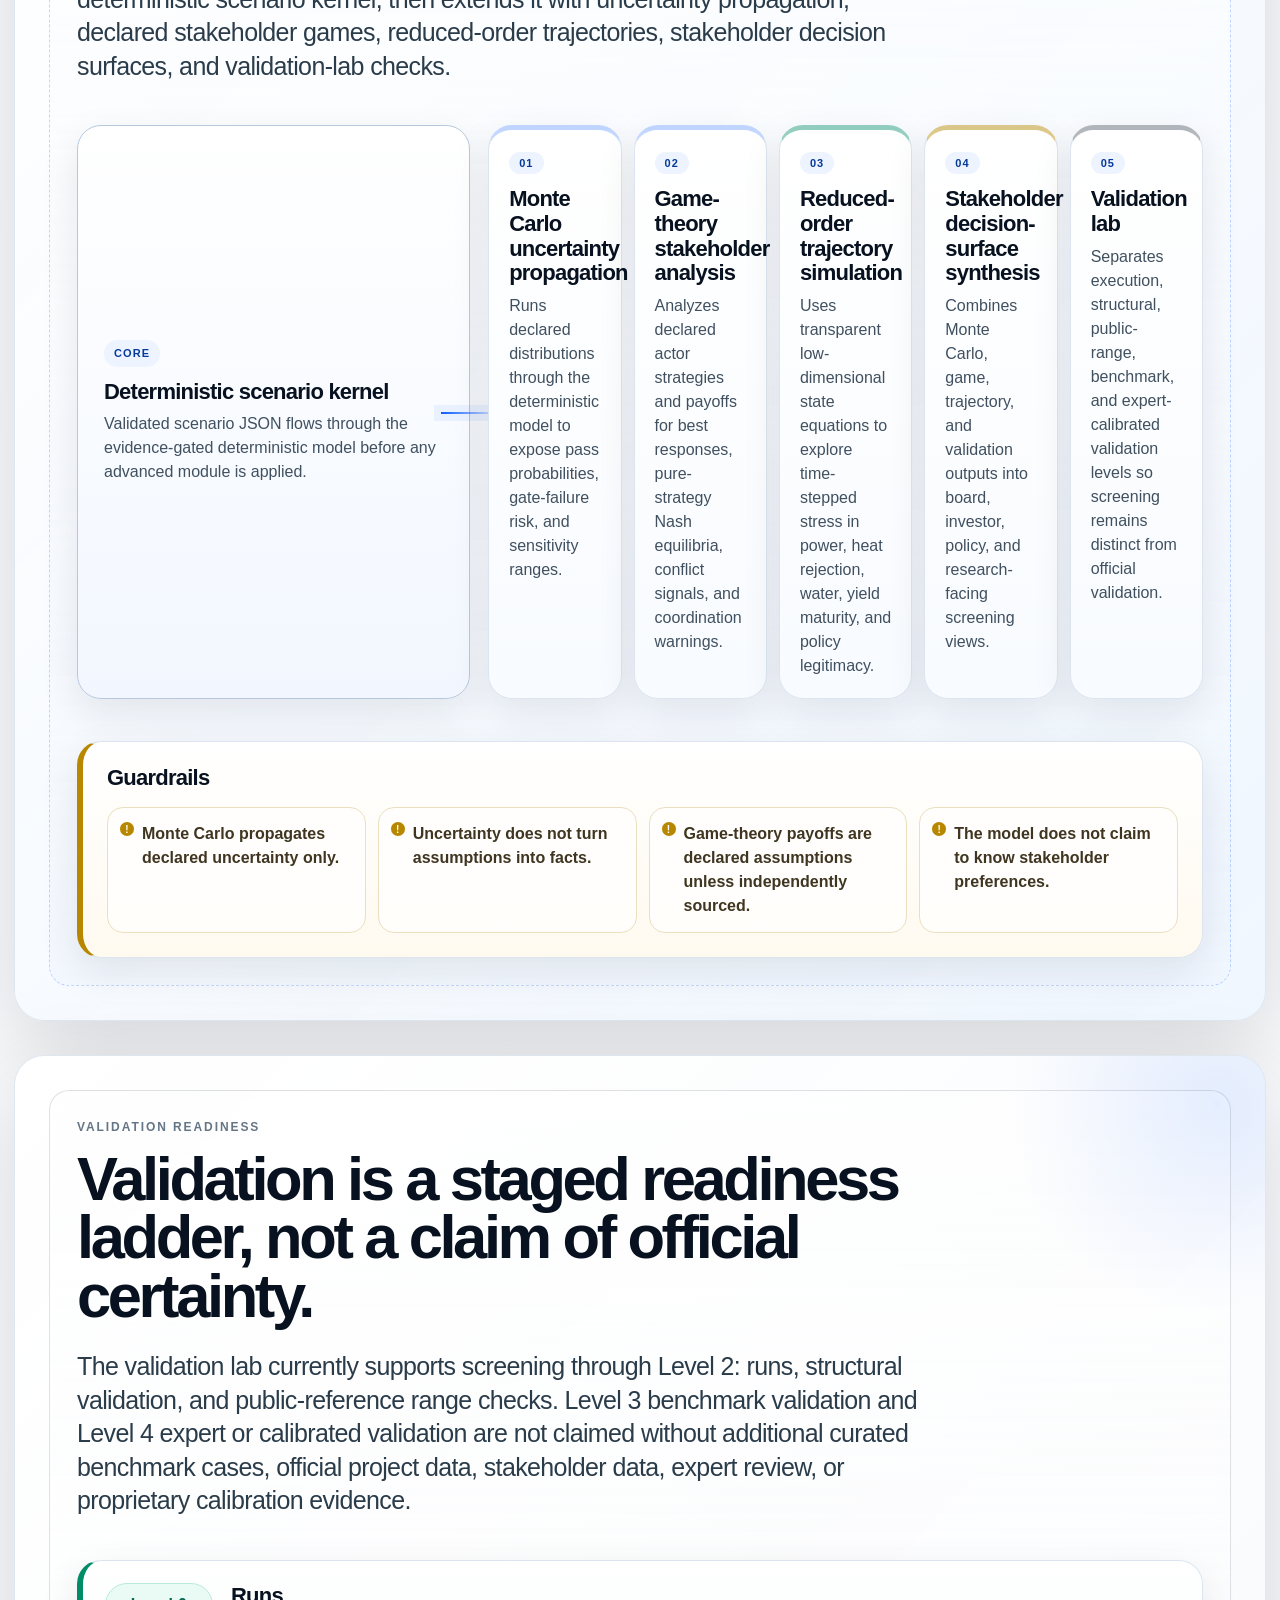
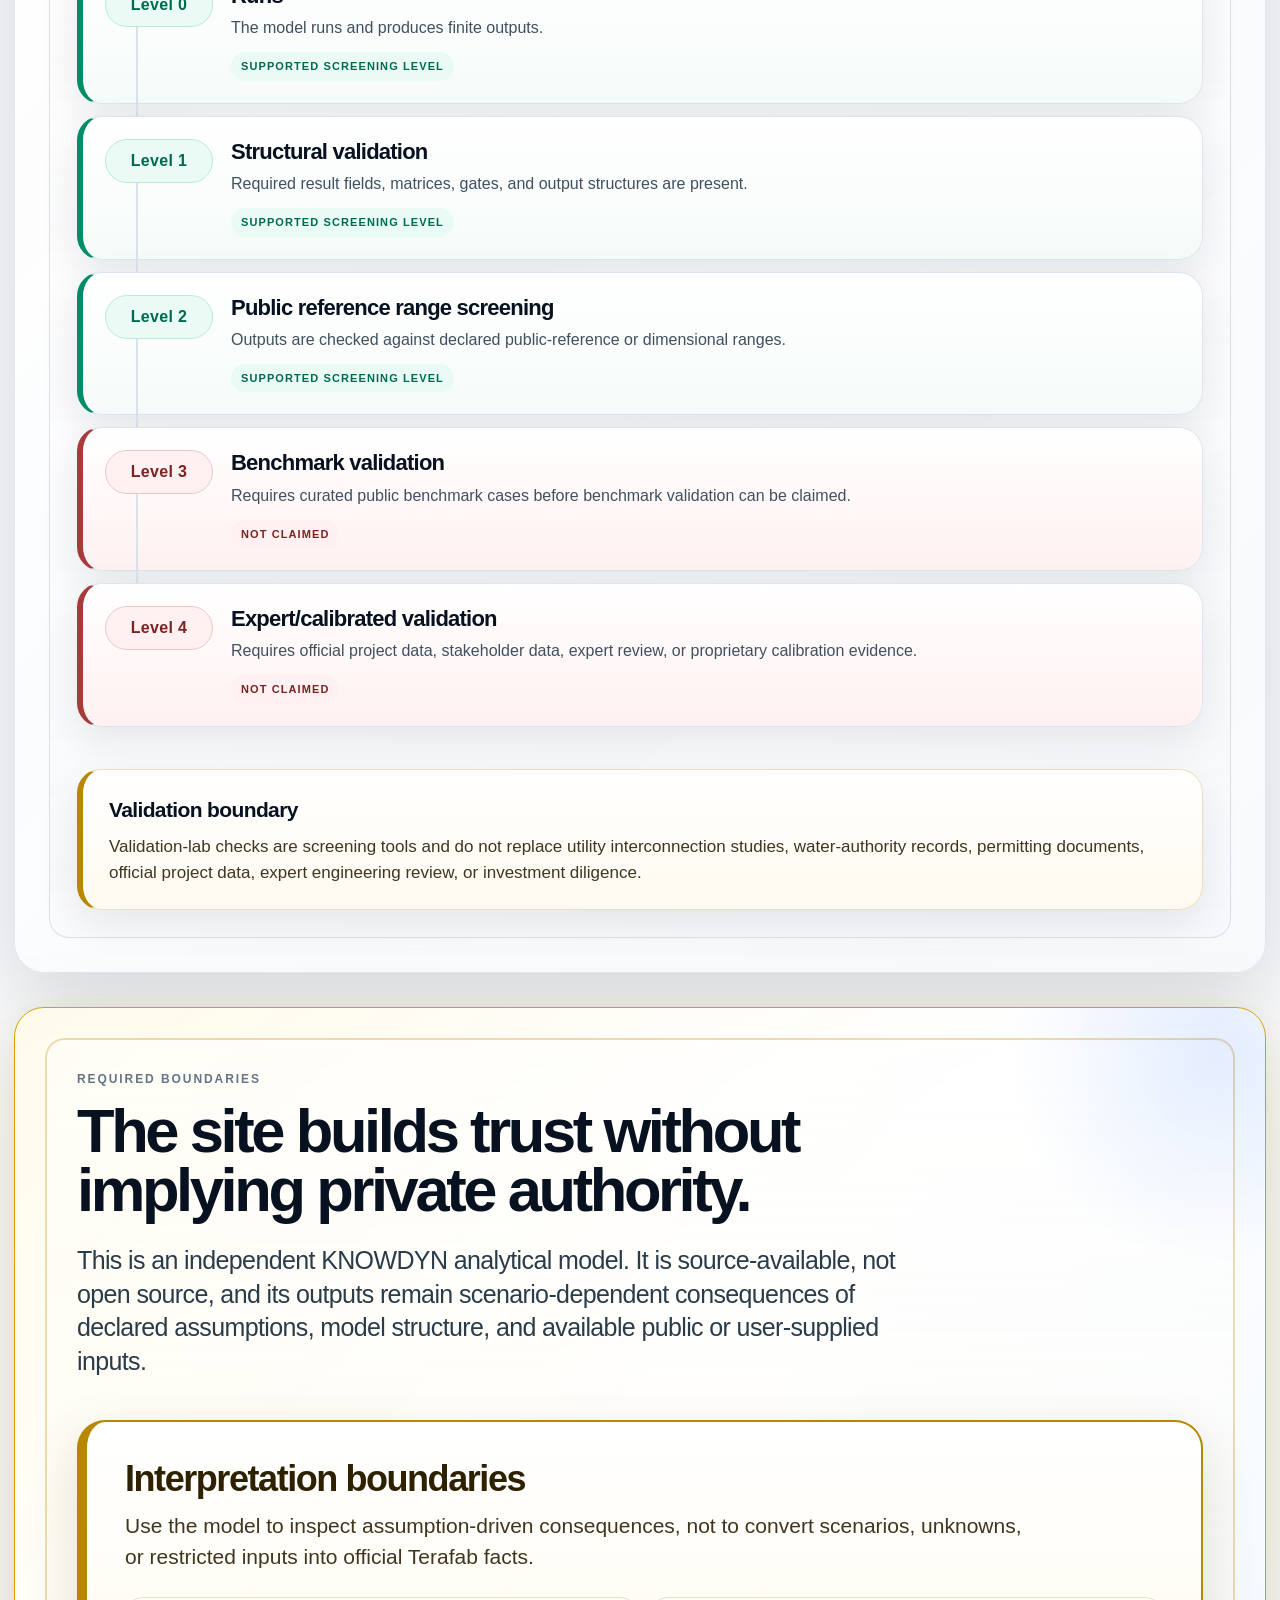
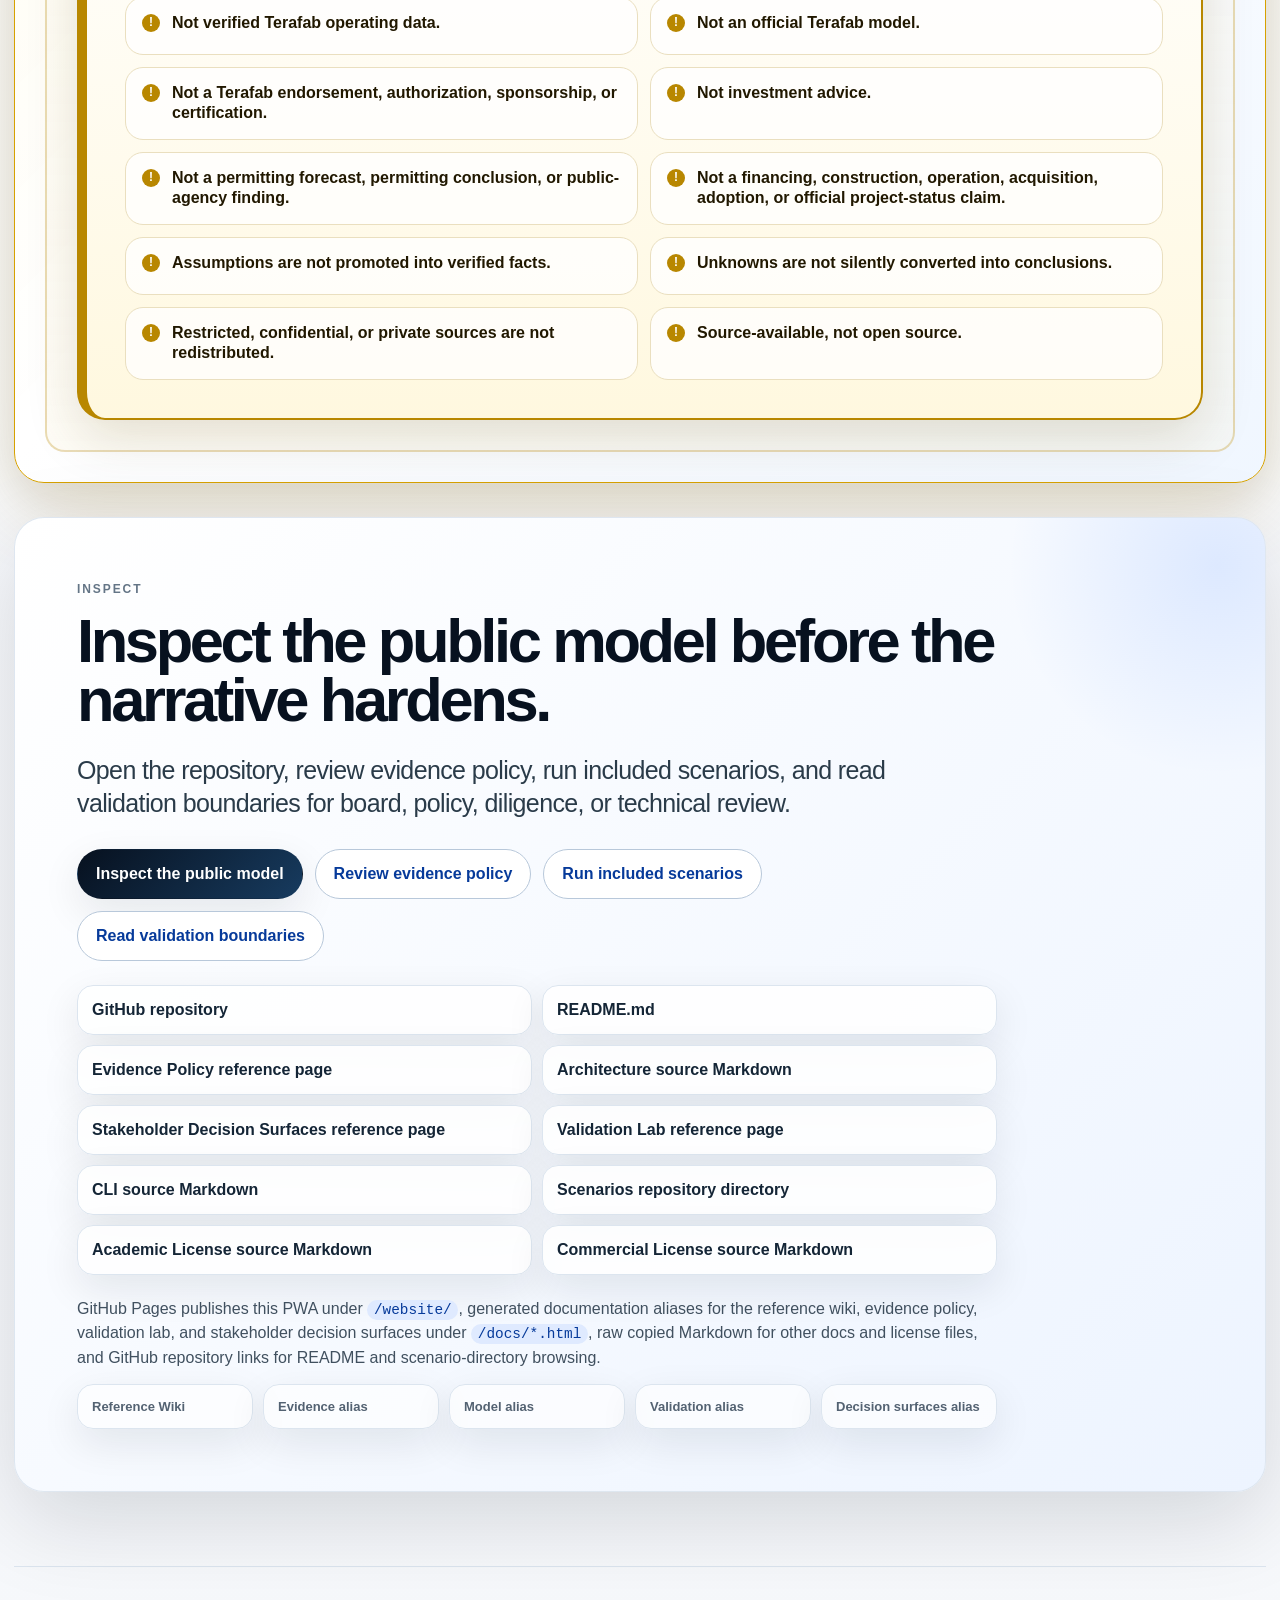
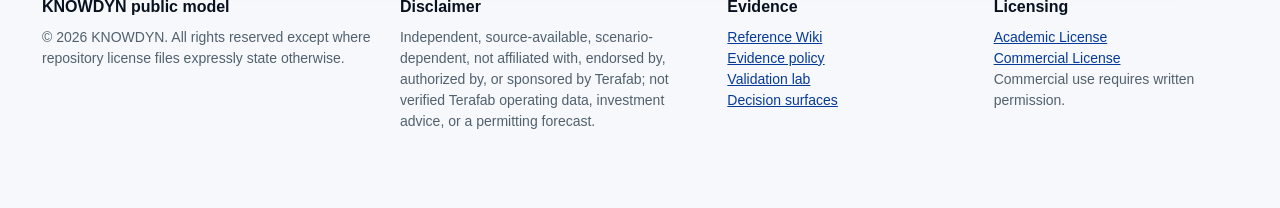
==== commit ecad08cb: "Fix website documentation links" ====
--- a/website/index.html
+++ b/website/index.html
@@ -30,7 +30,7 @@
 <body>
 <a class="skip" href="#main">Skip to content</a>
 <header class="topbar" data-topbar>
-  <a class="brand" href="#home" aria-label="Terafab Decision Twin"><span class="mark">TΔ</span><span><b>Terafab Decision Twin</b><small>Evidence-Gated Scenario Simulation</small></span></a>
+  <a class="brand" href="#home" aria-label="Terafab Decision Twin"><span class="mark">TΔ</span><span><b>Terafab Decision Twin</b><small>Source-Available Scenario Simulation</small></span></a>
   <nav class="nav" aria-label="Page navigation" data-nav>
     <a href="#home">Home</a>
     <a href="#what-it-does">What it does</a>
@@ -400,23 +400,23 @@
       <p class="lead">Open the repository, review evidence policy, run included scenarios, and read validation boundaries for board, policy, diligence, or technical review.</p>
       <div class="cta-row" aria-label="Primary inspection actions">
         <a class="btn primary" href="https://github.com/KNOWDYN/terafab-decision-twin" rel="noopener">Inspect the public model</a>
-        <a class="btn" href="../docs/EVIDENCE_POLICY.md">Review evidence policy</a>
+        <a class="btn" href="../docs/evidence.html">Review evidence policy</a>
         <a class="btn" href="https://github.com/KNOWDYN/terafab-decision-twin/tree/main/scenarios" rel="noopener">Run included scenarios</a>
-        <a class="btn" href="../docs/VALIDATION_LAB.md">Read validation boundaries</a>
+        <a class="btn" href="../docs/validation-lab.html">Read validation boundaries</a>
       </div>
       <div class="inspect-links" aria-label="Repository and reference links">
         <a href="https://github.com/KNOWDYN/terafab-decision-twin" rel="noopener">GitHub repository</a>
         <a href="https://github.com/KNOWDYN/terafab-decision-twin/blob/main/README.md" rel="noopener">README.md</a>
-        <a href="../docs/EVIDENCE_POLICY.md">docs/EVIDENCE_POLICY.md</a>
-        <a href="../docs/ARCHITECTURE.md">docs/ARCHITECTURE.md</a>
-        <a href="../docs/STAKEHOLDER_DECISION_SURFACES.md">docs/STAKEHOLDER_DECISION_SURFACES.md</a>
-        <a href="../docs/VALIDATION_LAB.md">docs/VALIDATION_LAB.md</a>
-        <a href="../docs/CLI.md">docs/CLI.md</a>
-        <a href="https://github.com/KNOWDYN/terafab-decision-twin/tree/main/scenarios" rel="noopener">scenarios/</a>
-        <a href="../ACADEMIC_LICENSE.md">ACADEMIC_LICENSE.md</a>
-        <a href="../COMMERCIAL_LICENSE.md">COMMERCIAL_LICENSE.md</a>
+        <a href="../docs/evidence.html">Evidence Policy reference page</a>
+        <a href="../docs/ARCHITECTURE.md">Architecture source Markdown</a>
+        <a href="../docs/decision-surfaces.html">Stakeholder Decision Surfaces reference page</a>
+        <a href="../docs/validation-lab.html">Validation Lab reference page</a>
+        <a href="../docs/CLI.md">CLI source Markdown</a>
+        <a href="https://github.com/KNOWDYN/terafab-decision-twin/tree/main/scenarios" rel="noopener">Scenarios repository directory</a>
+        <a href="../ACADEMIC_LICENSE.md">Academic License source Markdown</a>
+        <a href="../COMMERCIAL_LICENSE.md">Commercial License source Markdown</a>
       </div>
-      <p class="inspect-note">GitHub Pages publishes this PWA under <code>/website/</code>, publishes selected docs and license files at the project root, and uses repository links for README and scenario-directory browsing.</p>
+      <p class="inspect-note">GitHub Pages publishes this PWA under <code>/website/</code>, generated documentation aliases for the reference wiki, evidence policy, validation lab, and stakeholder decision surfaces under <code>/docs/*.html</code>, raw copied Markdown for other docs and license files, and GitHub repository links for README and scenario-directory browsing.</p>
       <div class="reference-aliases" aria-label="Generated GitHub Pages reference aliases">
         <a href="../docs/index.html">Reference Wiki</a>
         <a href="../docs/evidence.html">Evidence alias</a>
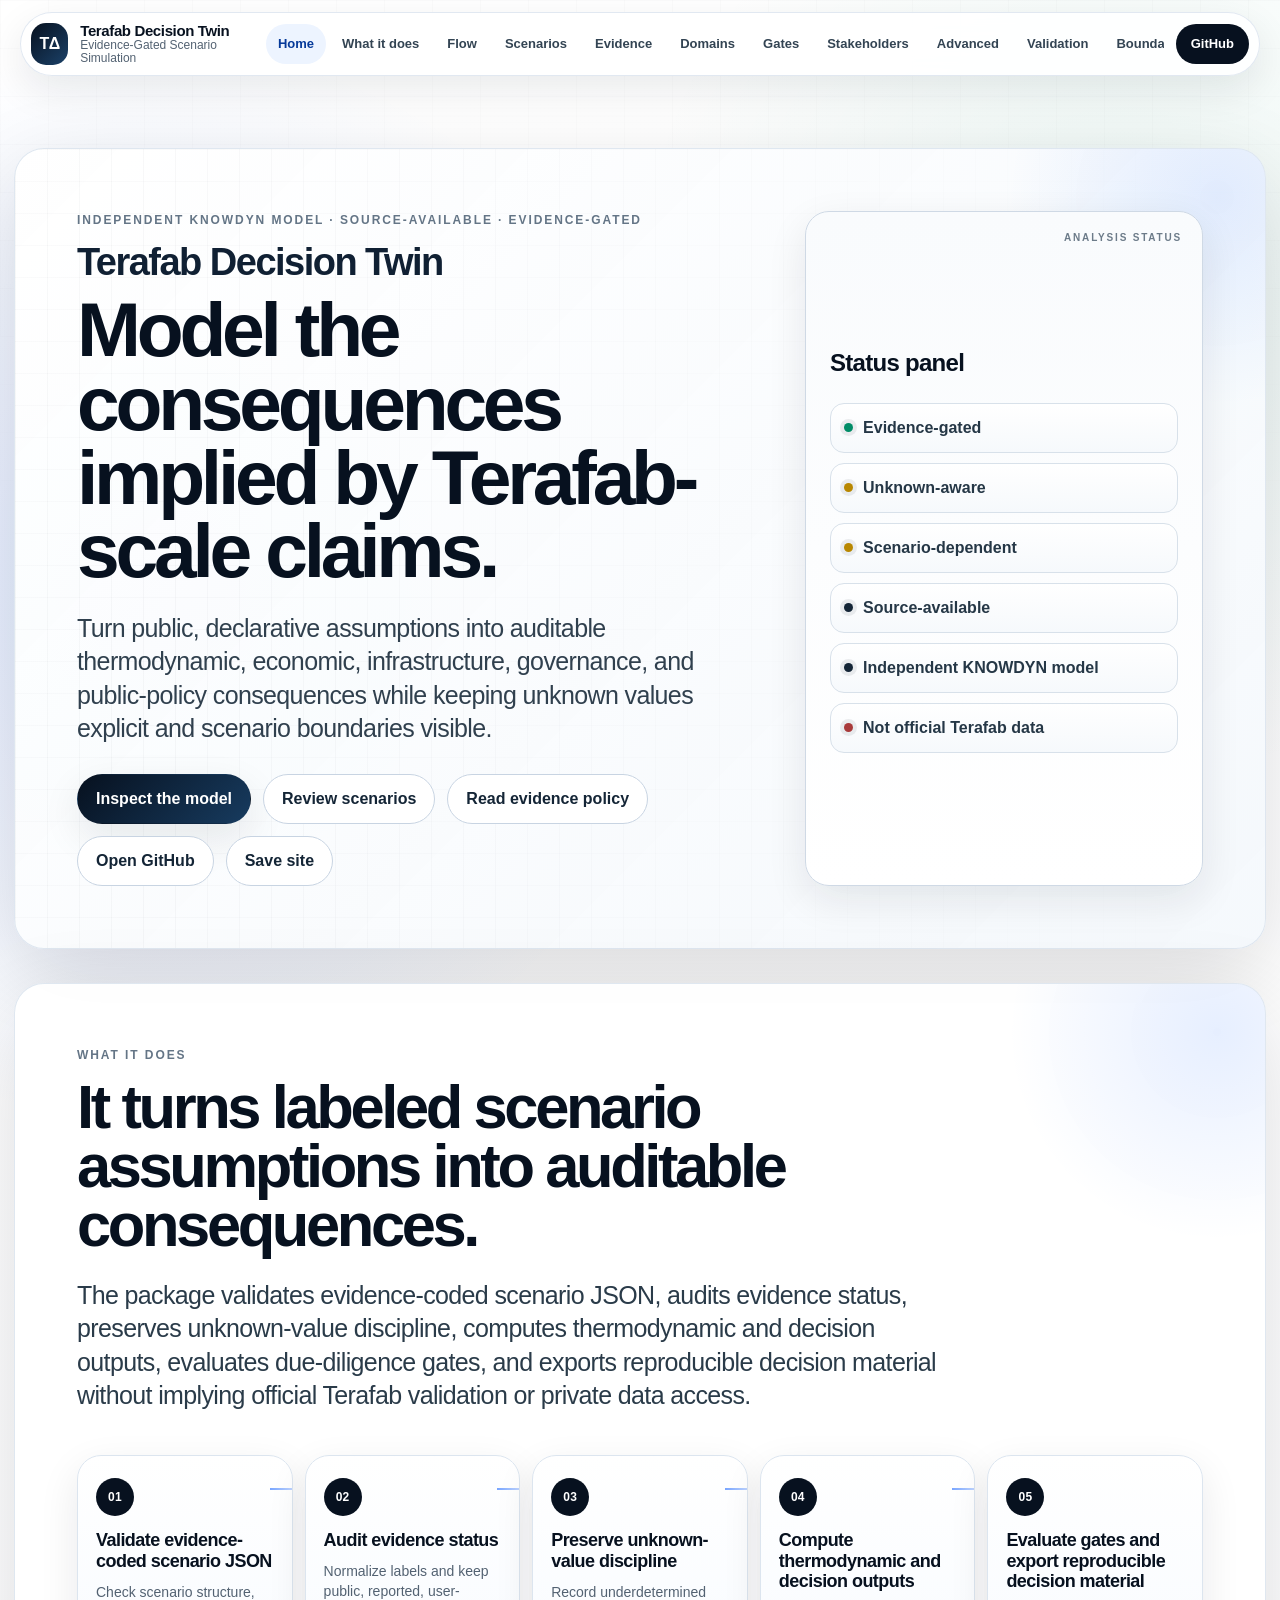
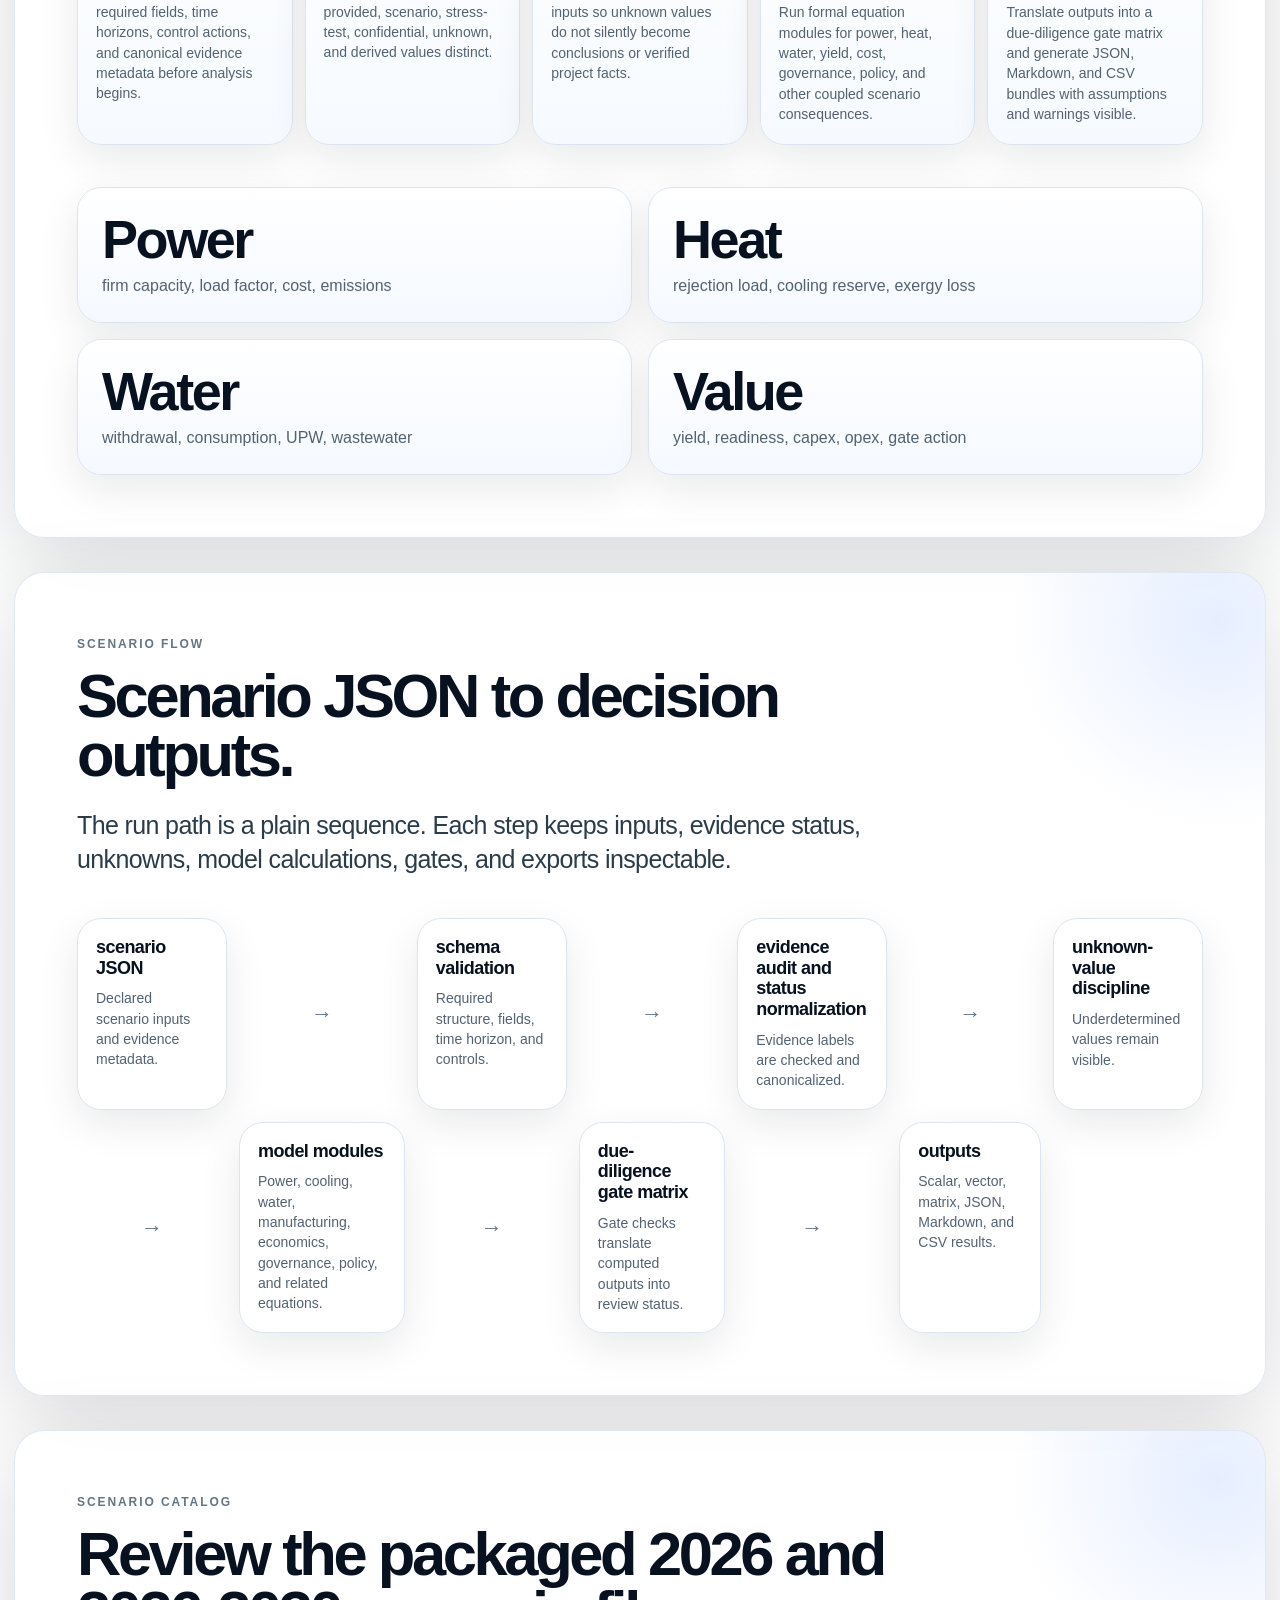
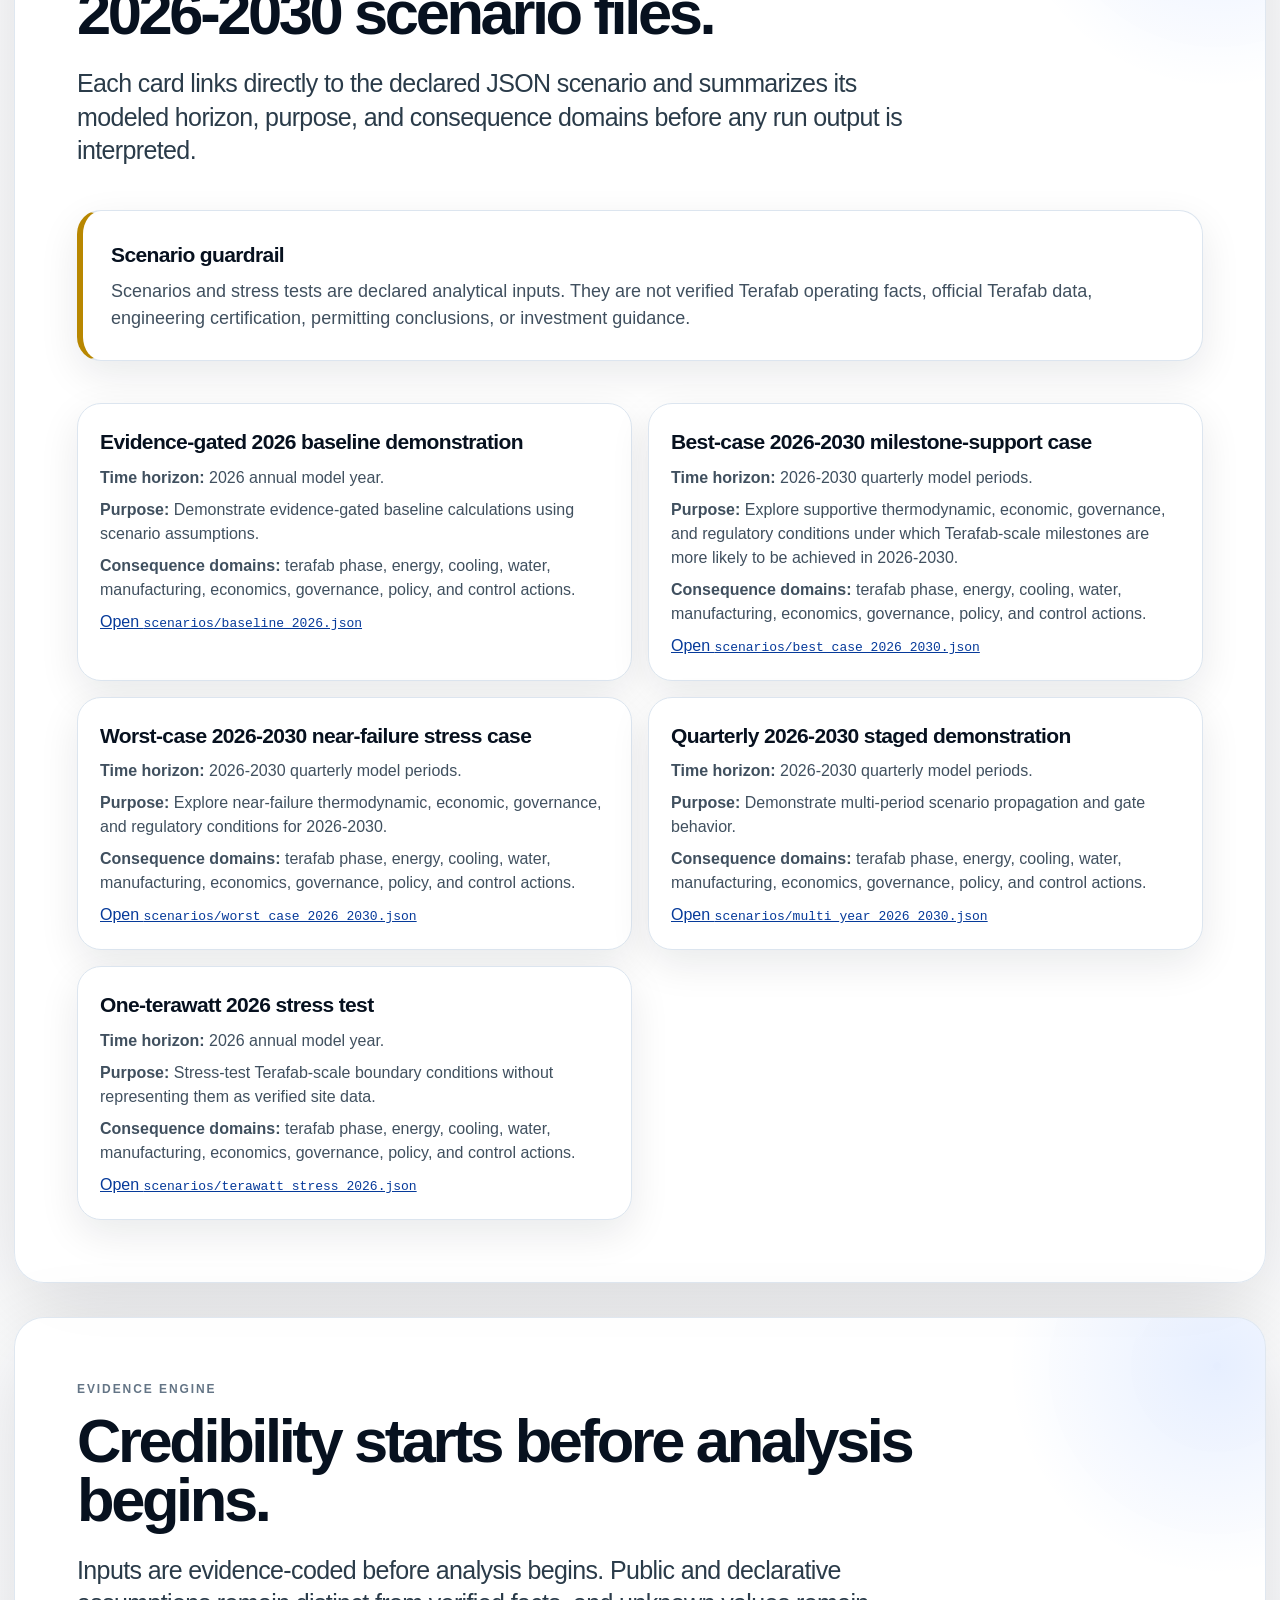
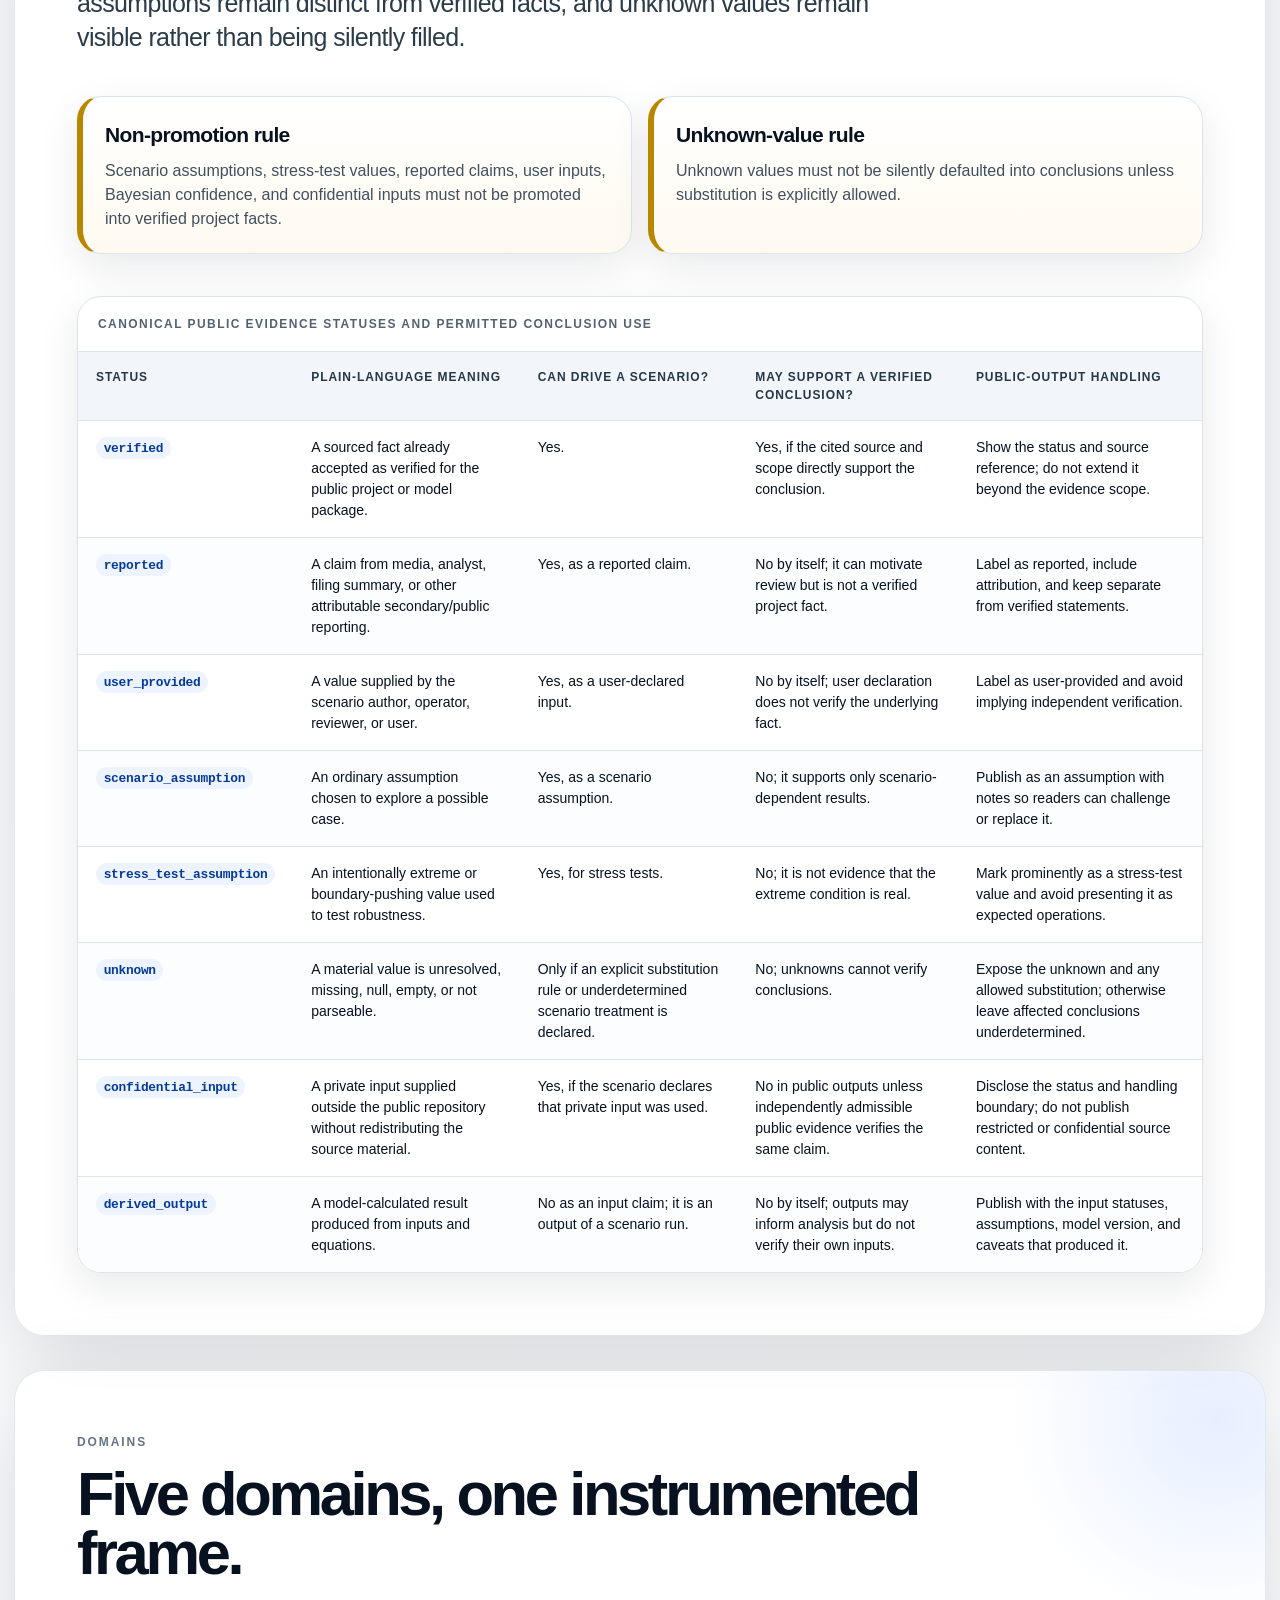
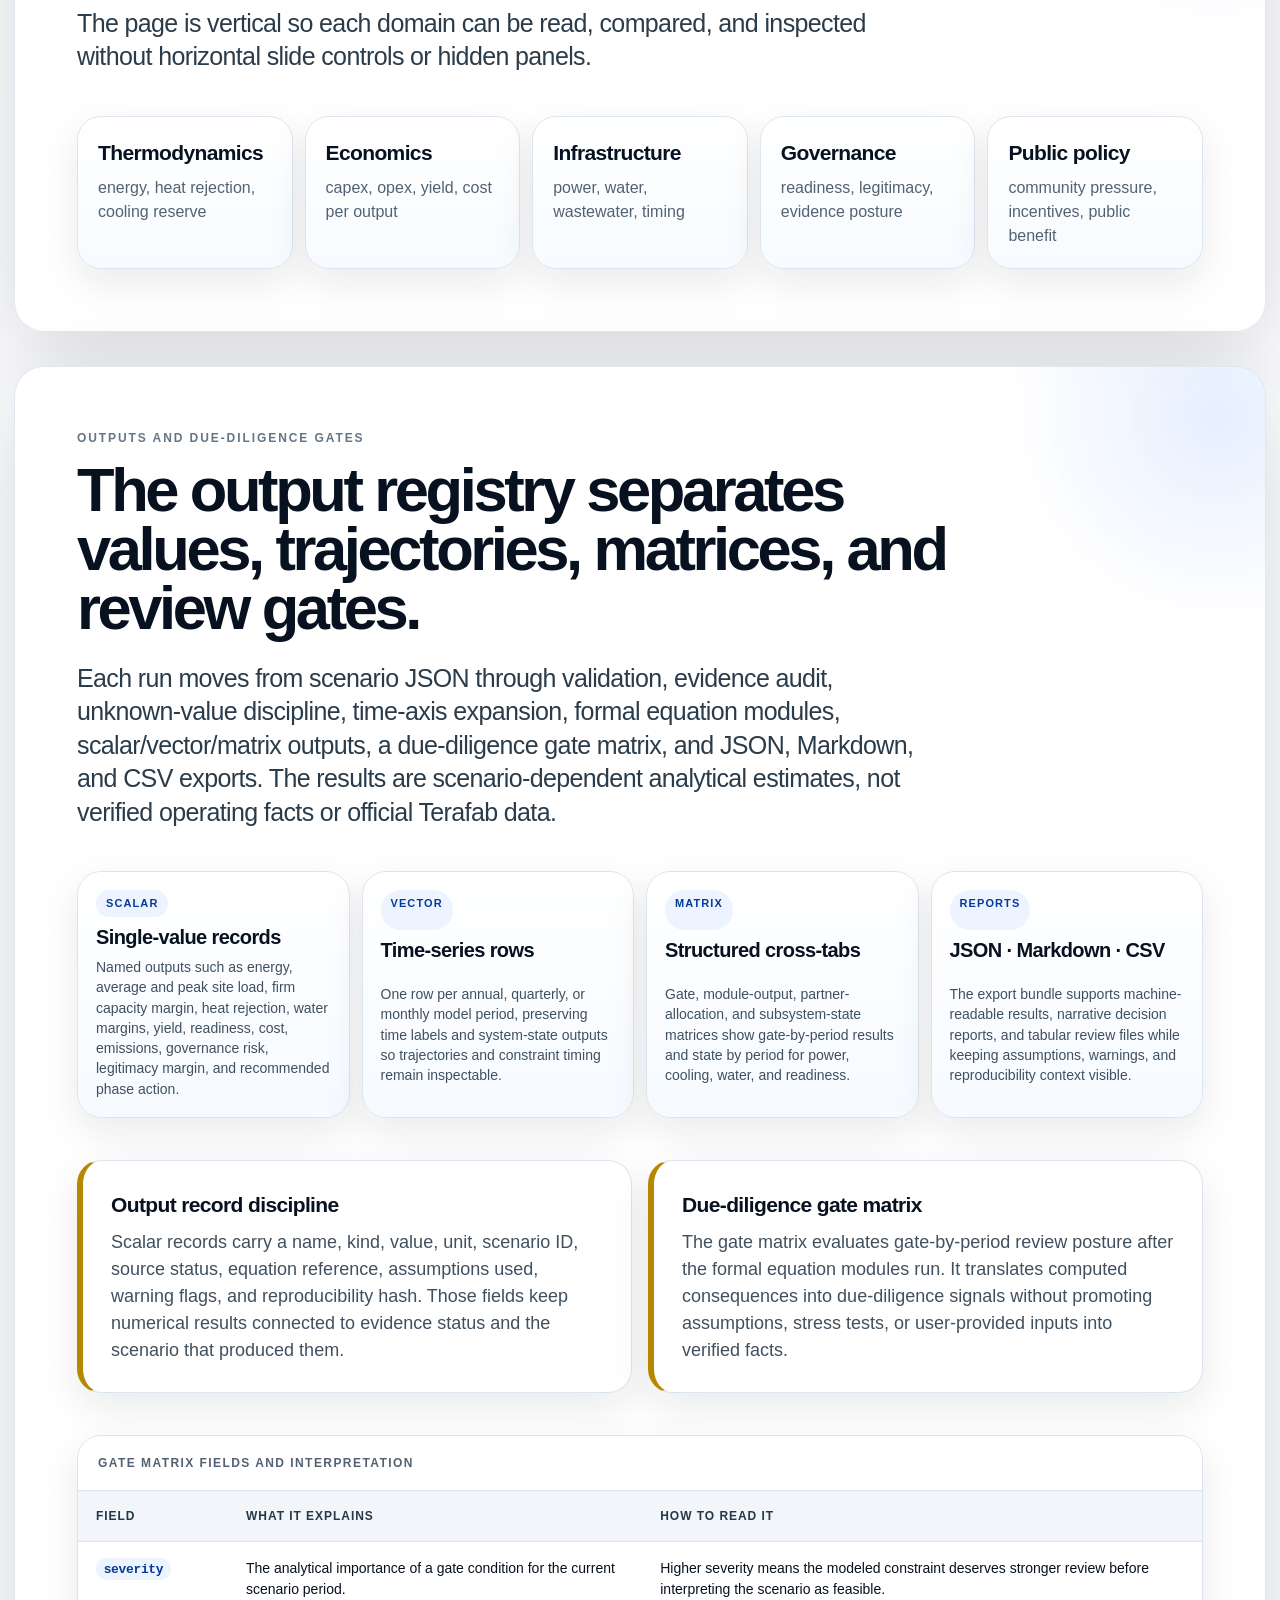
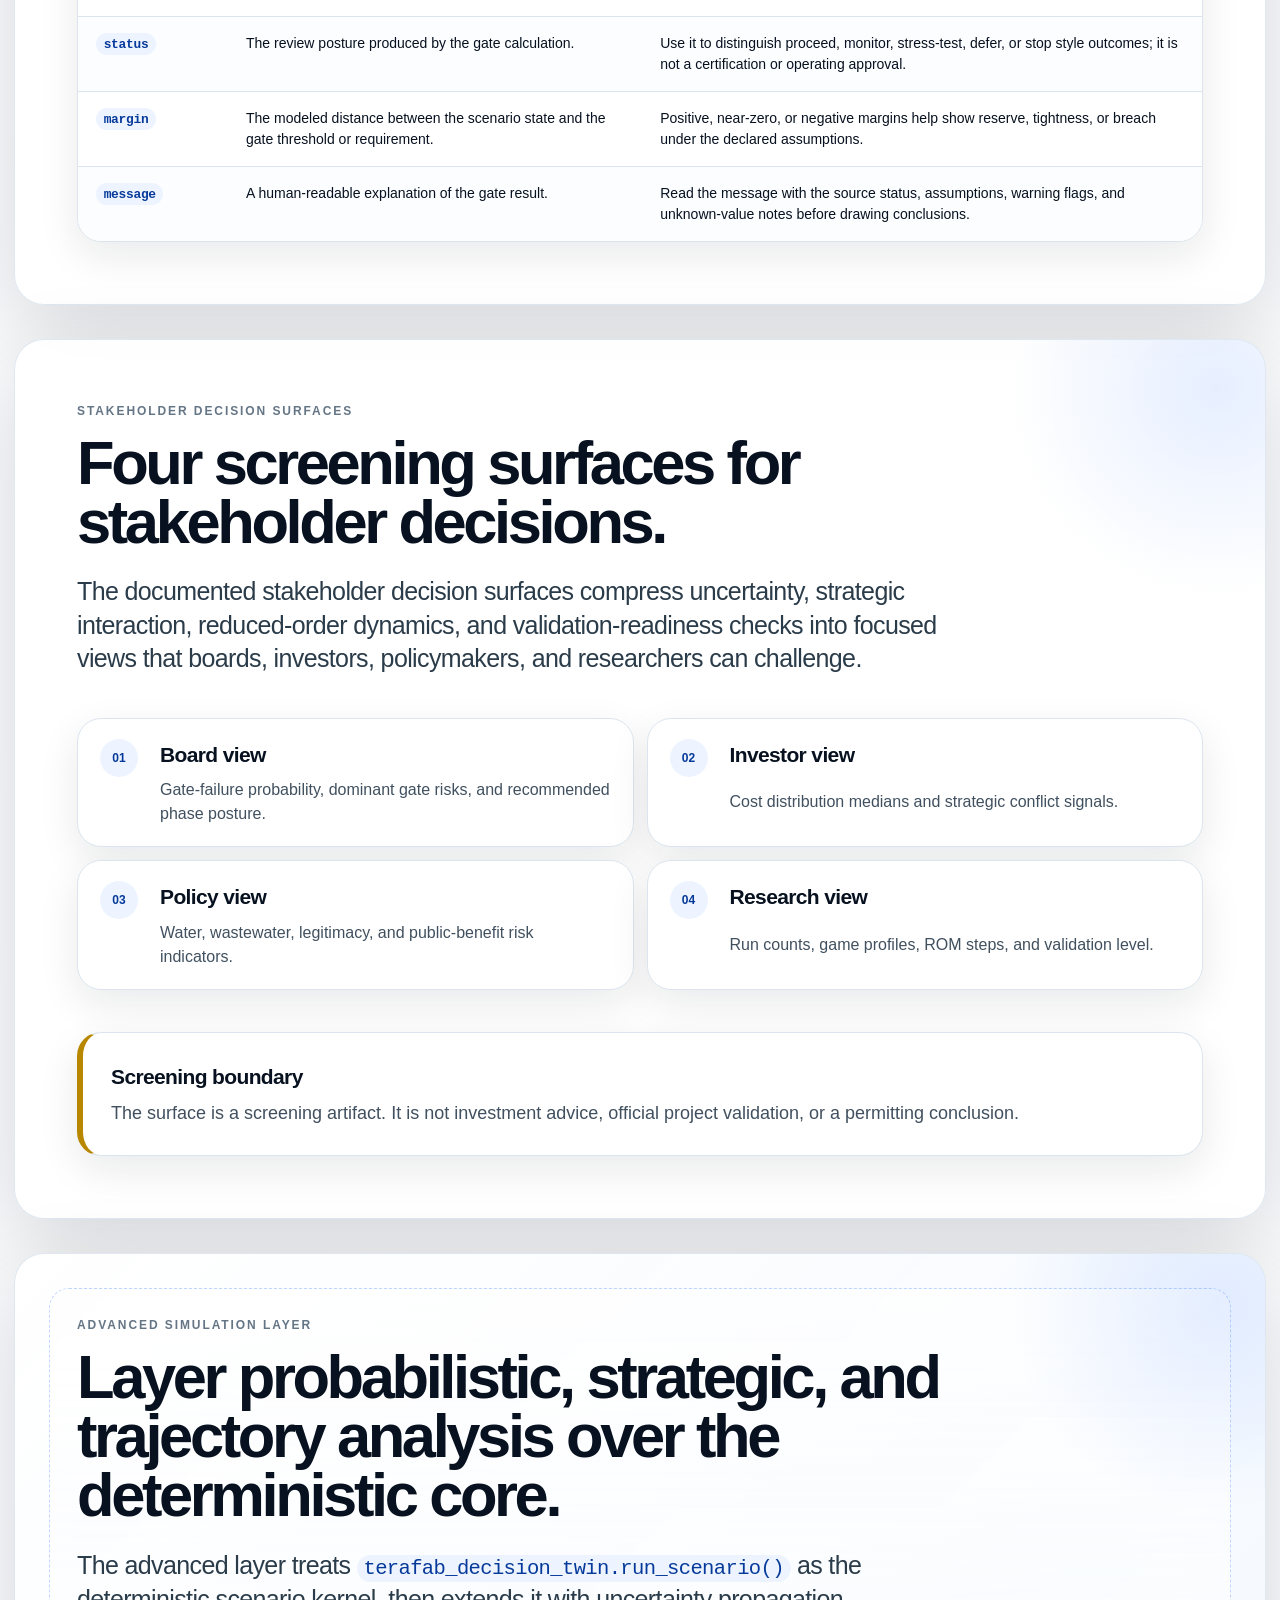
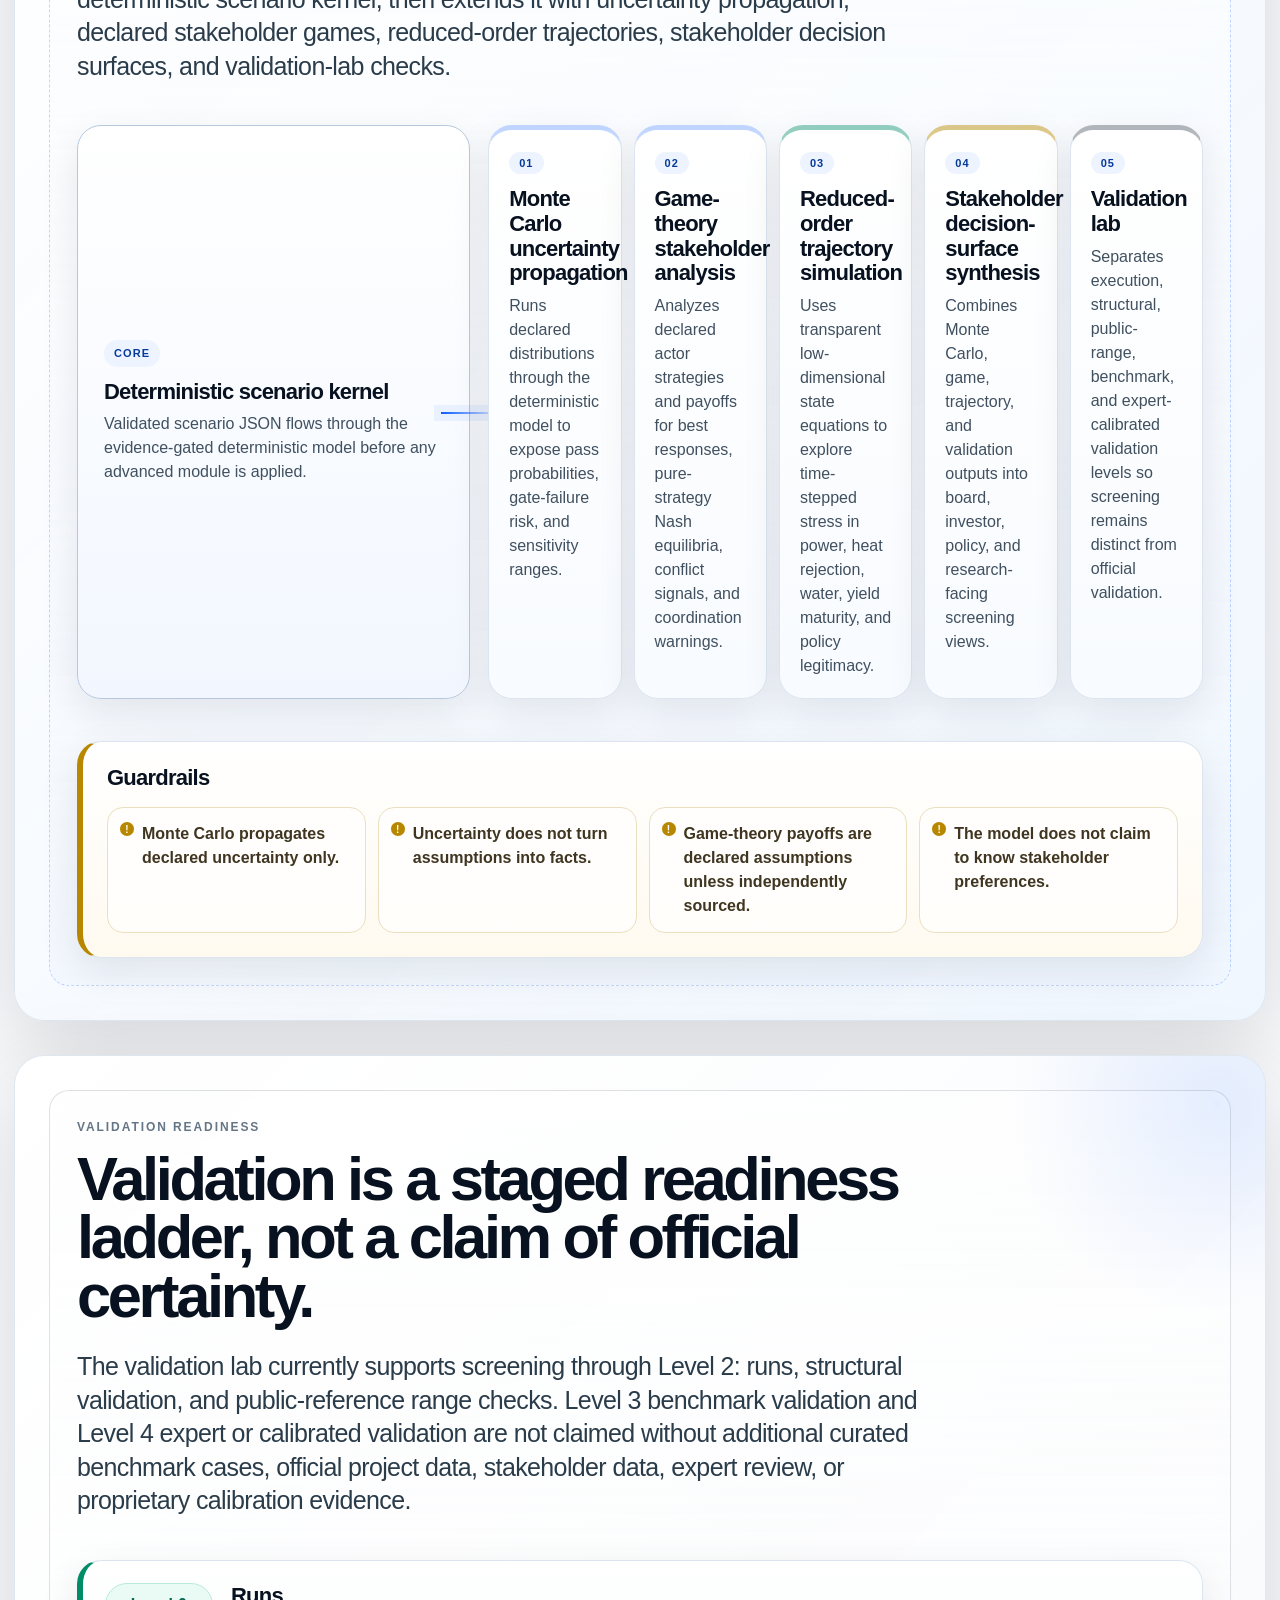
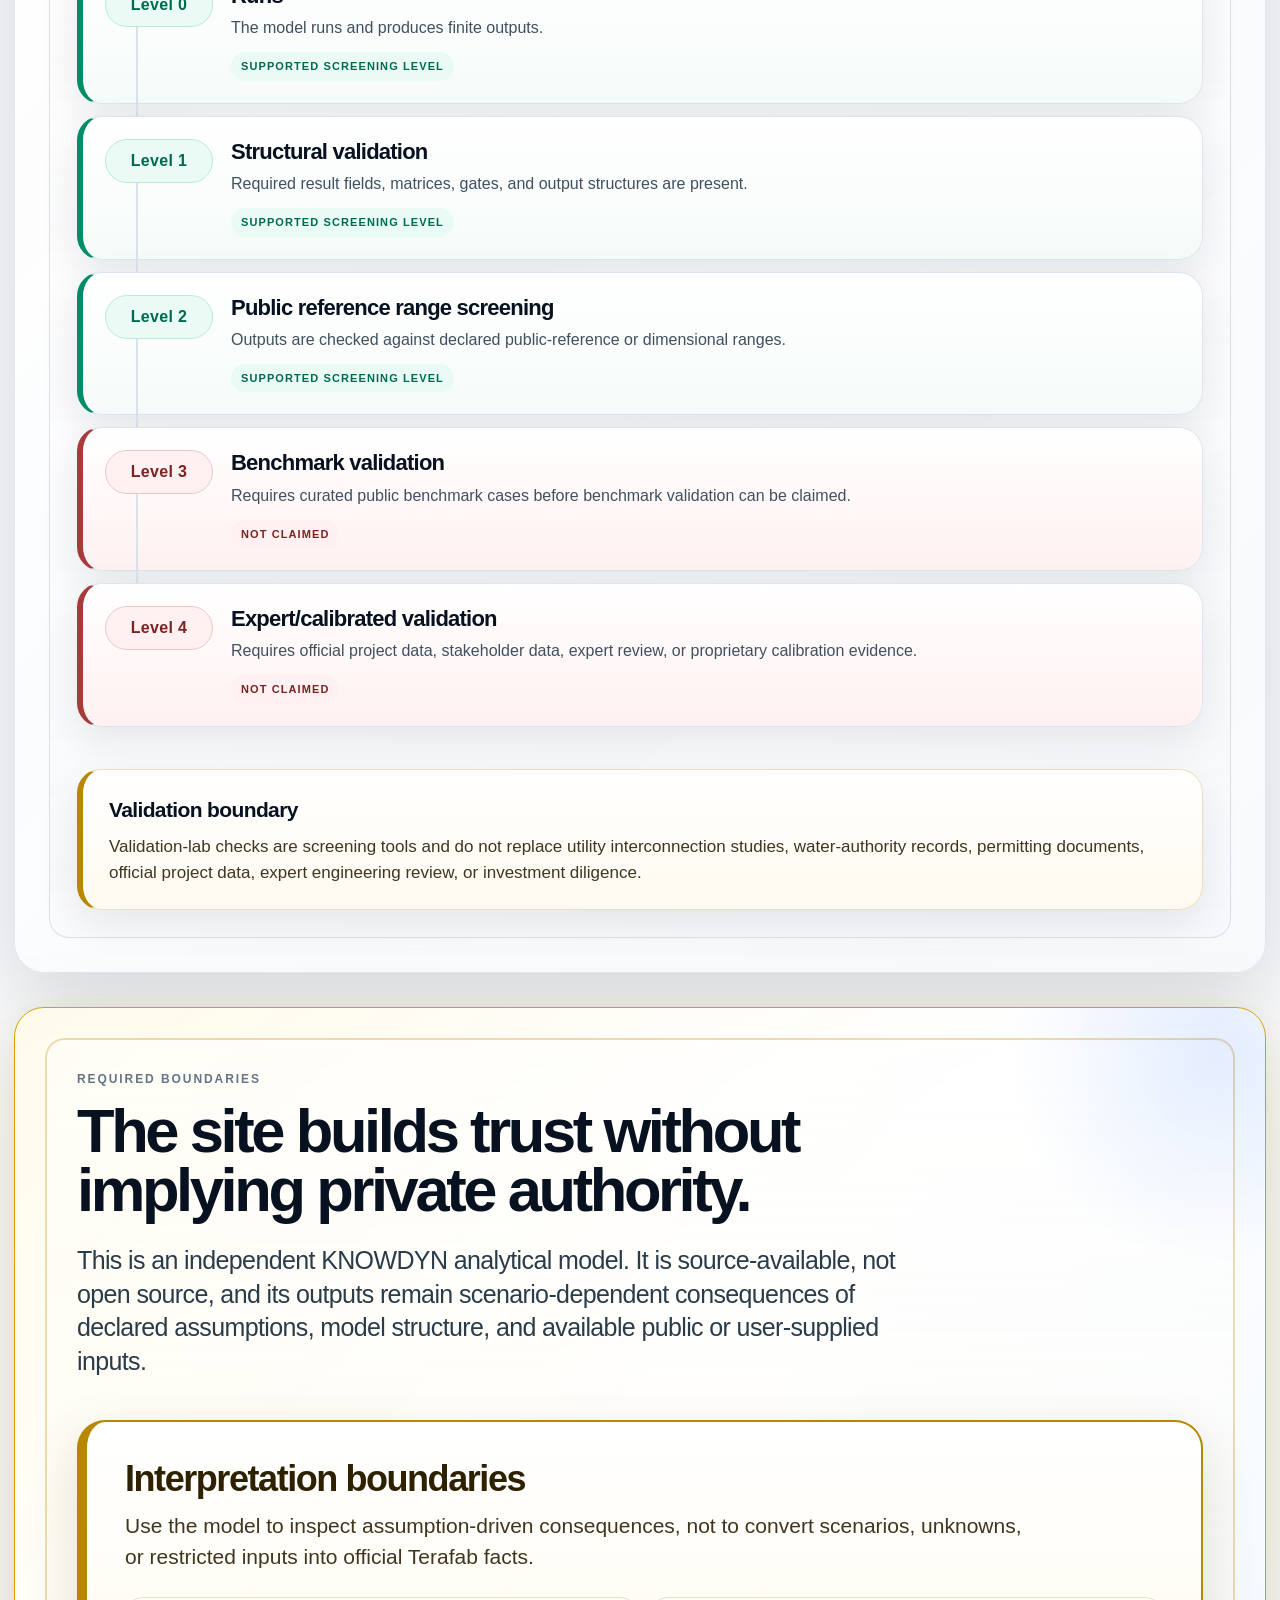
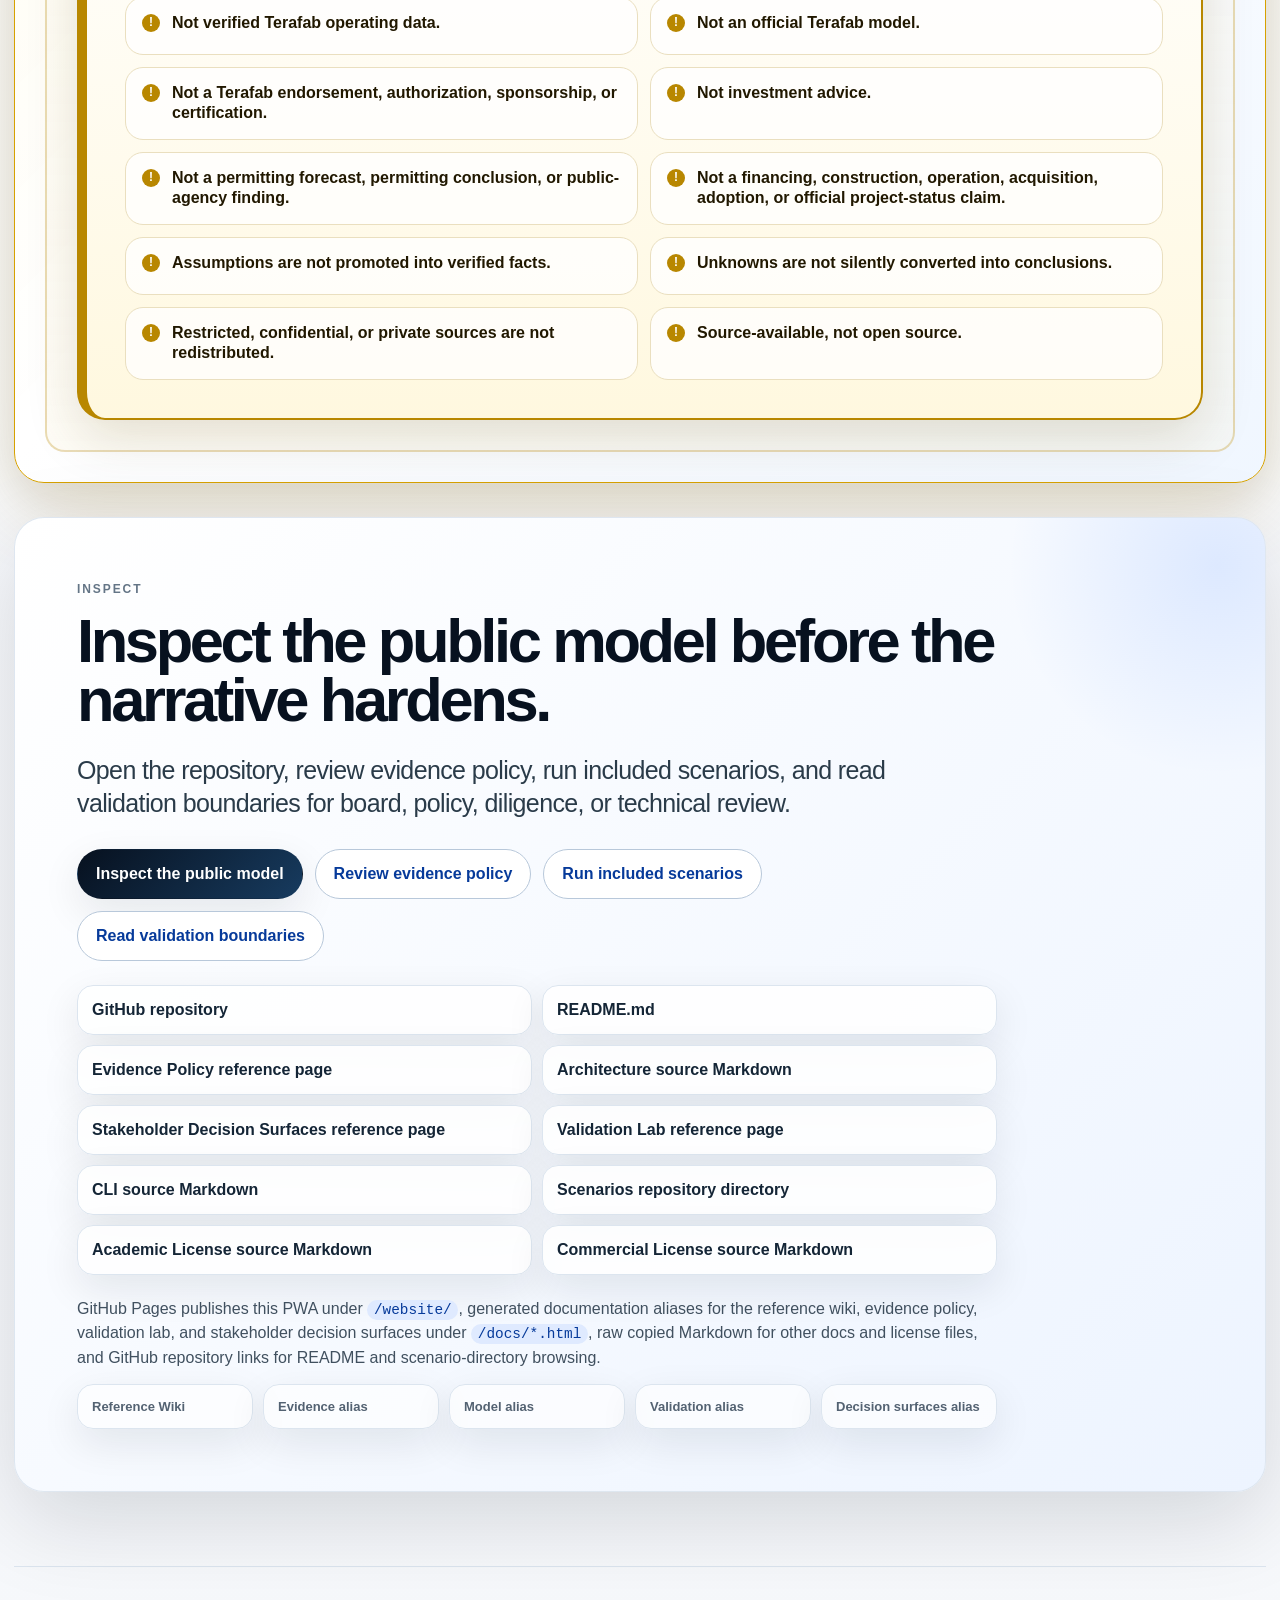
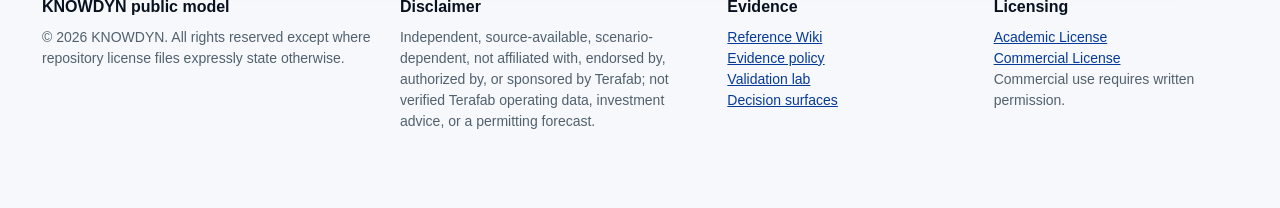
==== commit 5d097547: "Merge pull request #42 from KNOWDYN Fix website documentation links" ====
--- a/website/index.html
+++ b/website/index.html
@@ -30,7 +30,7 @@
 <body>
 <a class="skip" href="#main">Skip to content</a>
 <header class="topbar" data-topbar>
-  <a class="brand" href="#home" aria-label="Terafab Decision Twin"><span class="mark">TΔ</span><span><b>Terafab Decision Twin</b><small>Source-Available Scenario Simulation</small></span></a>
+  <a class="brand" href="#home" aria-label="Terafab Decision Twin"><span class="mark">TΔ</span><span><b>Terafab Decision Twin</b><small>Evidence-Gated Scenario Simulation</small></span></a>
   <nav class="nav" aria-label="Page navigation" data-nav>
     <a href="#home">Home</a>
     <a href="#what-it-does">What it does</a>
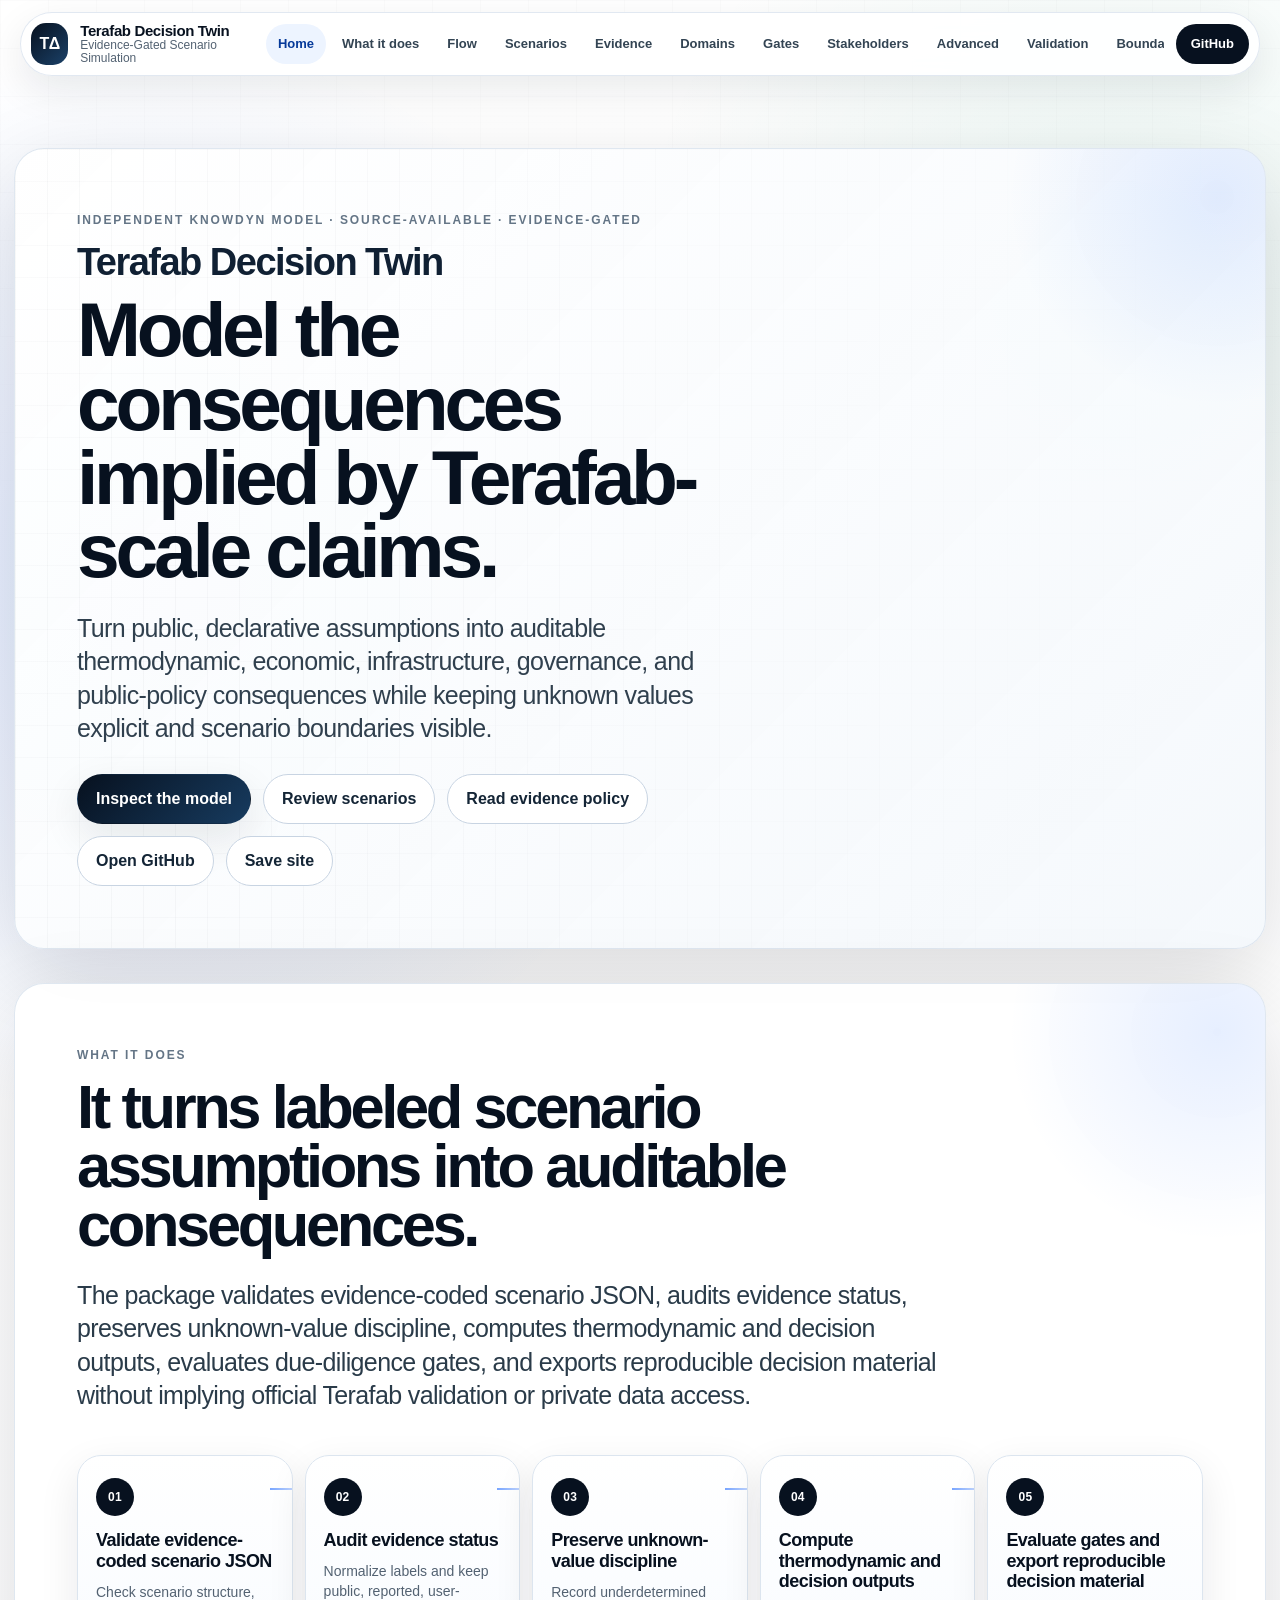
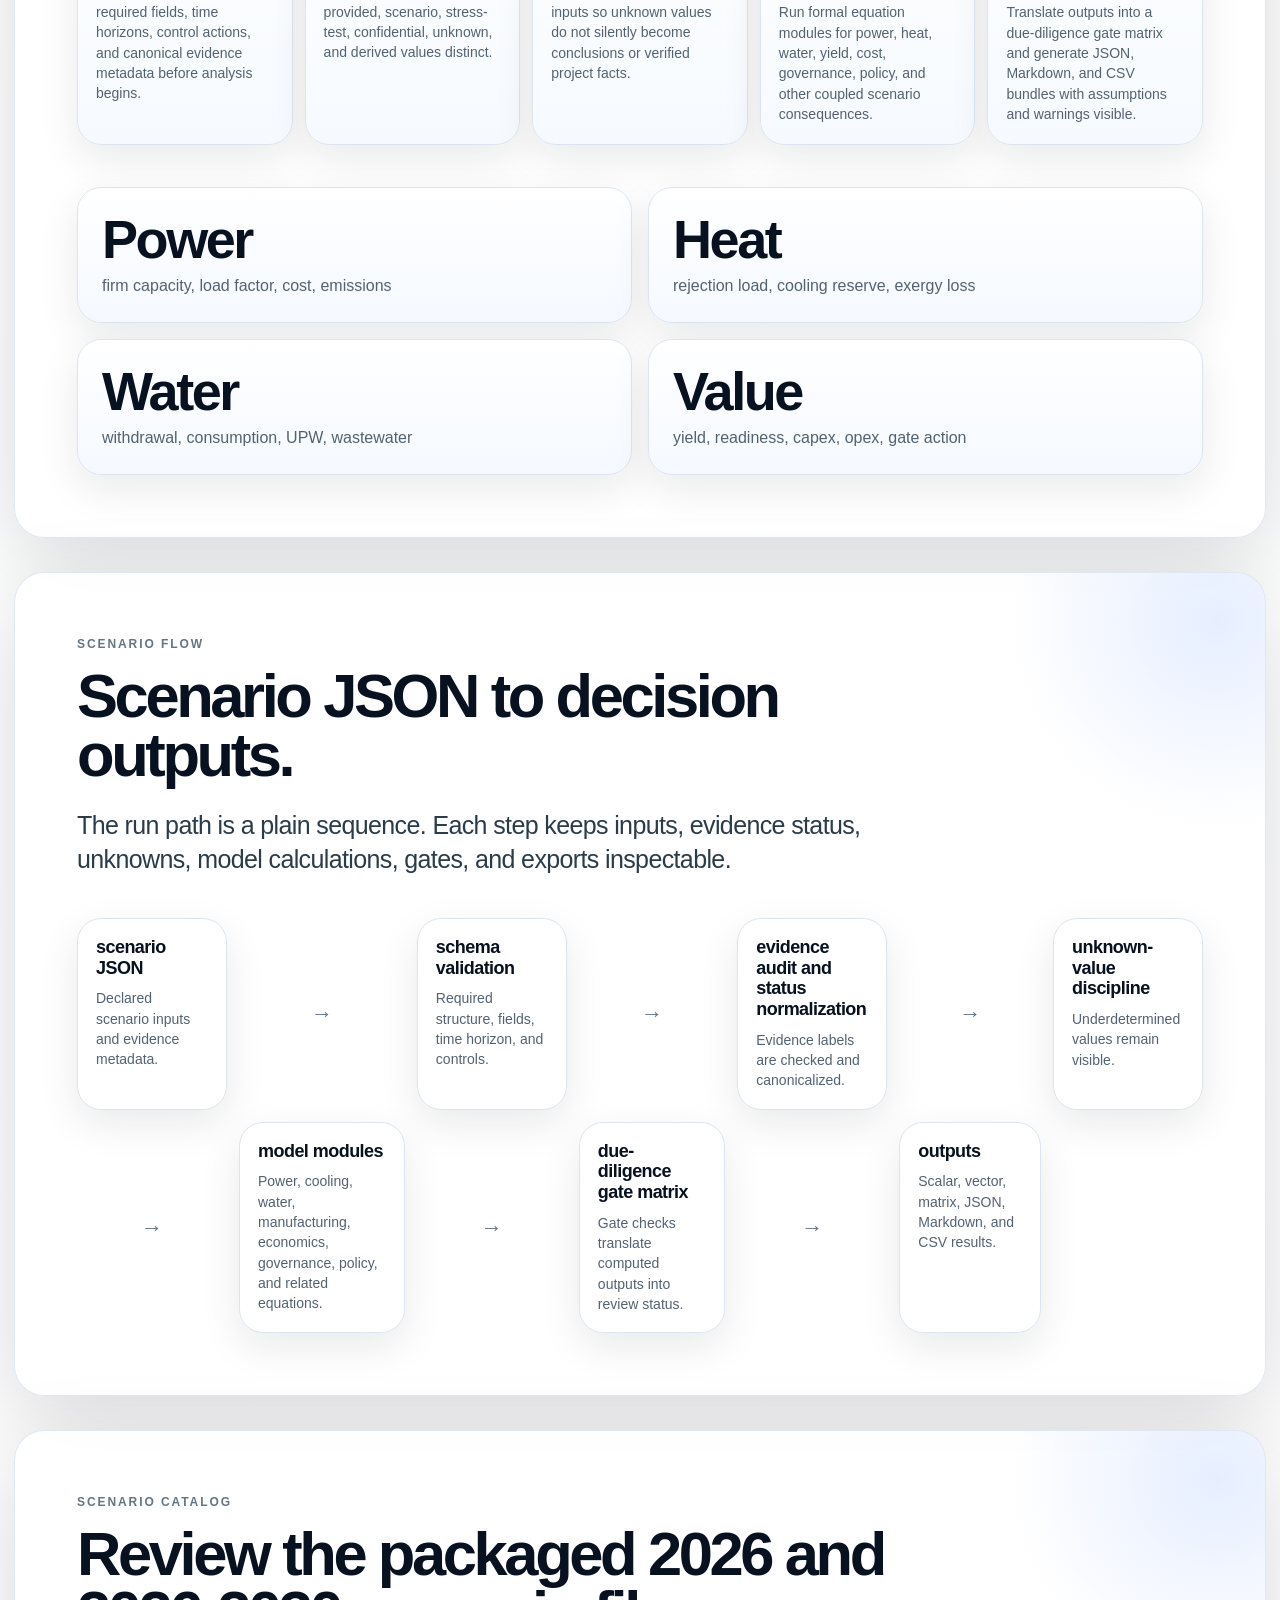
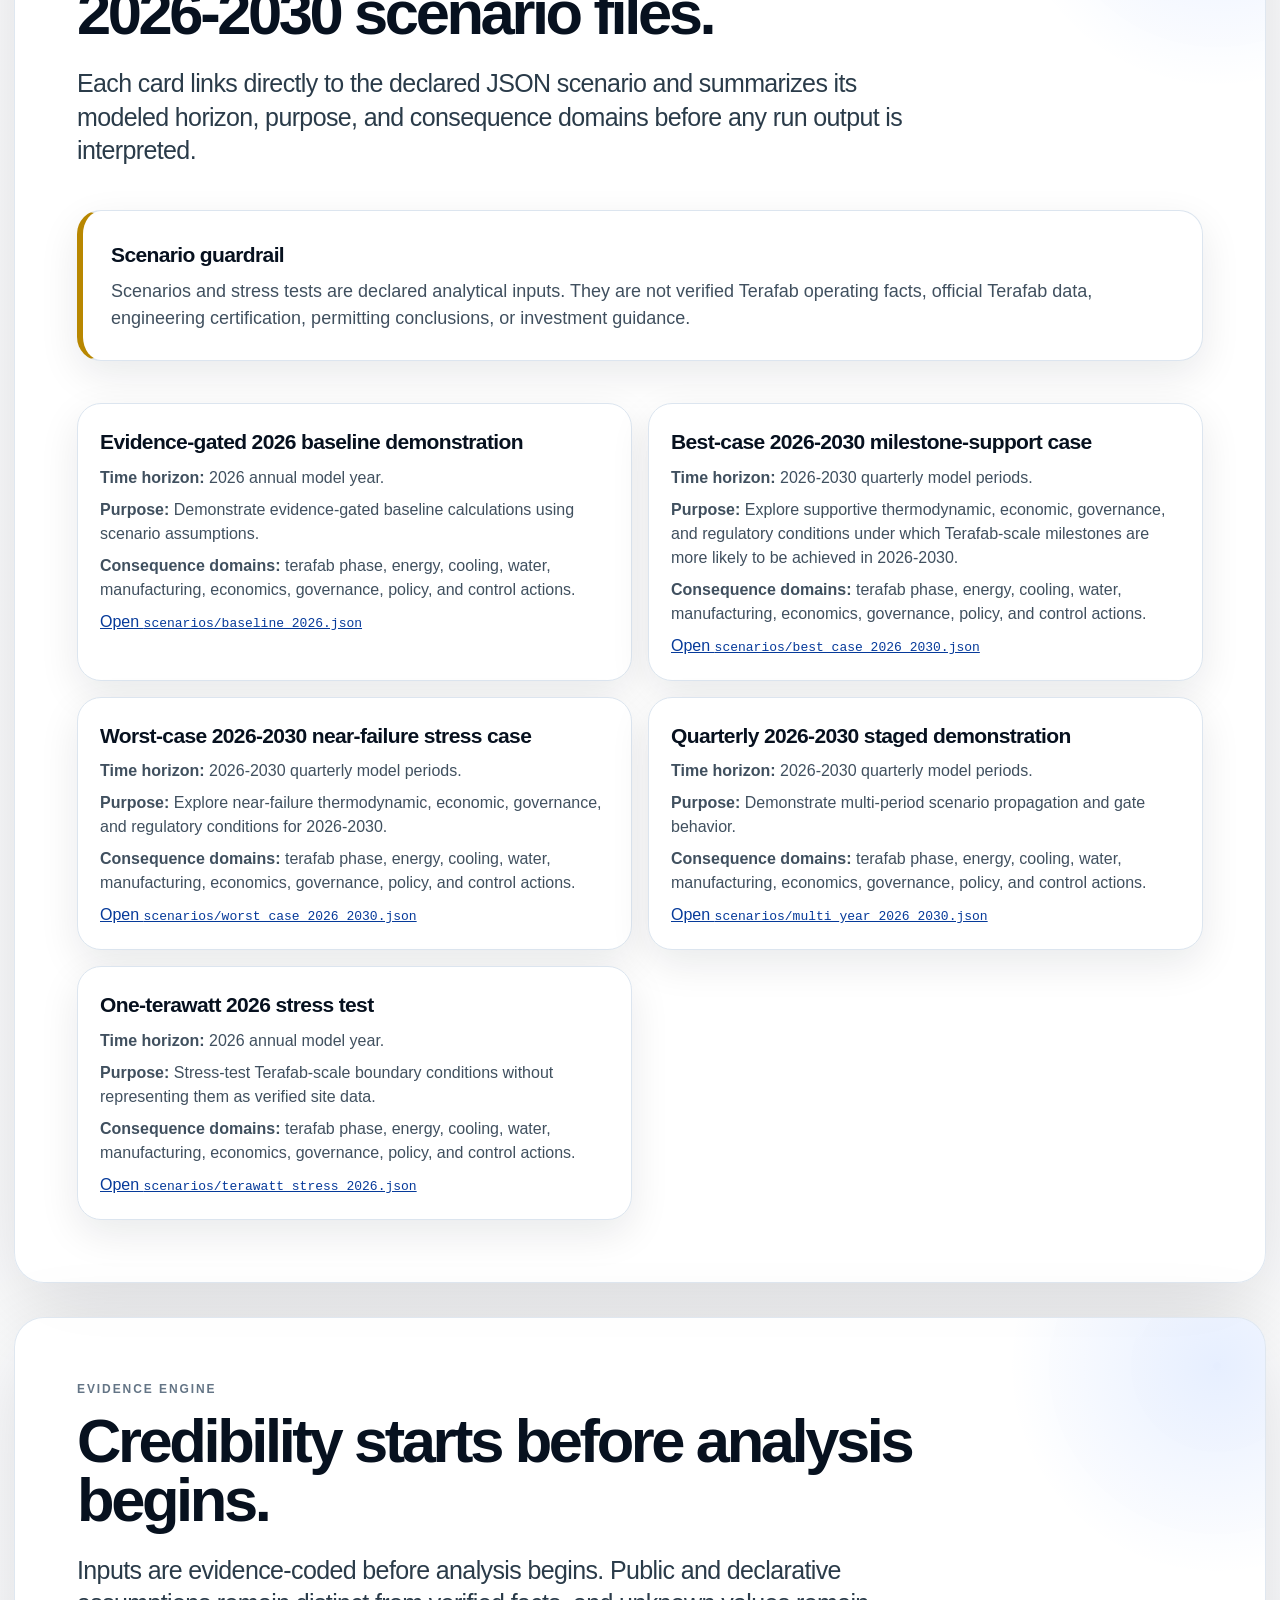
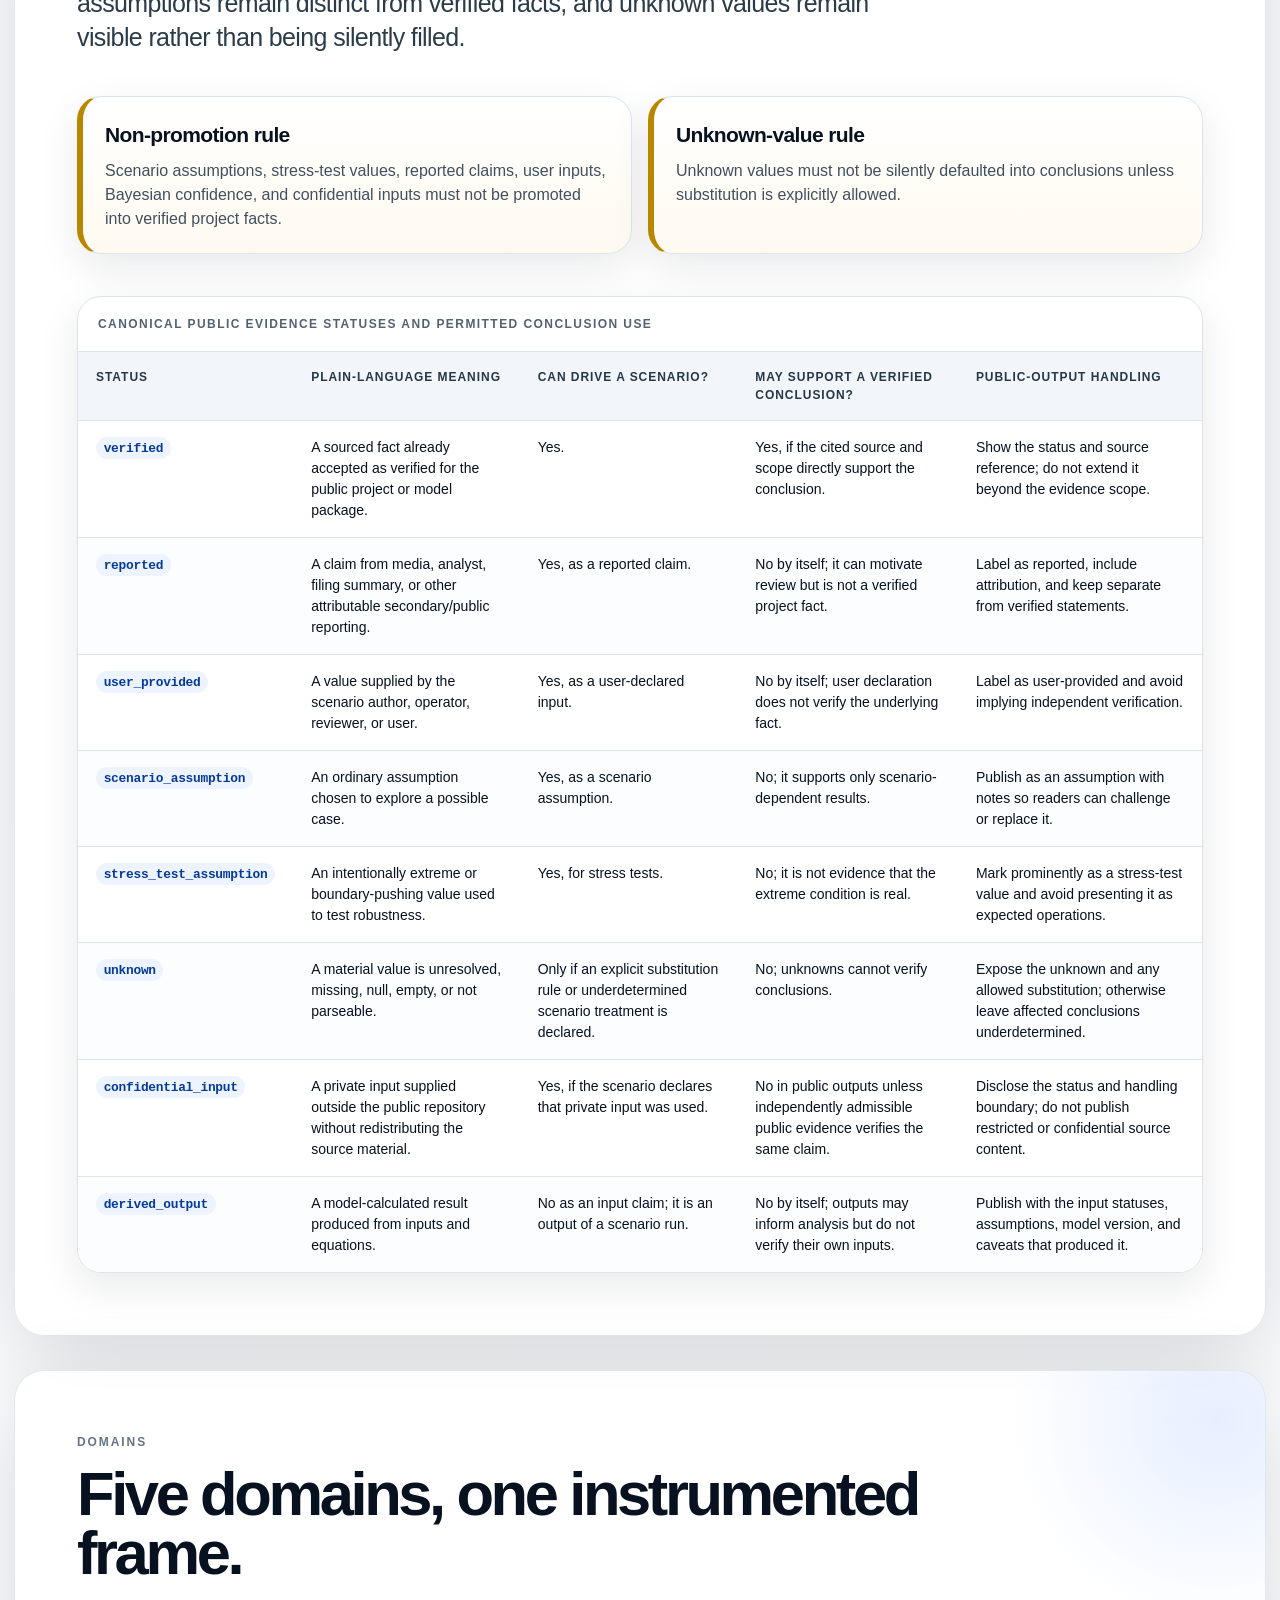
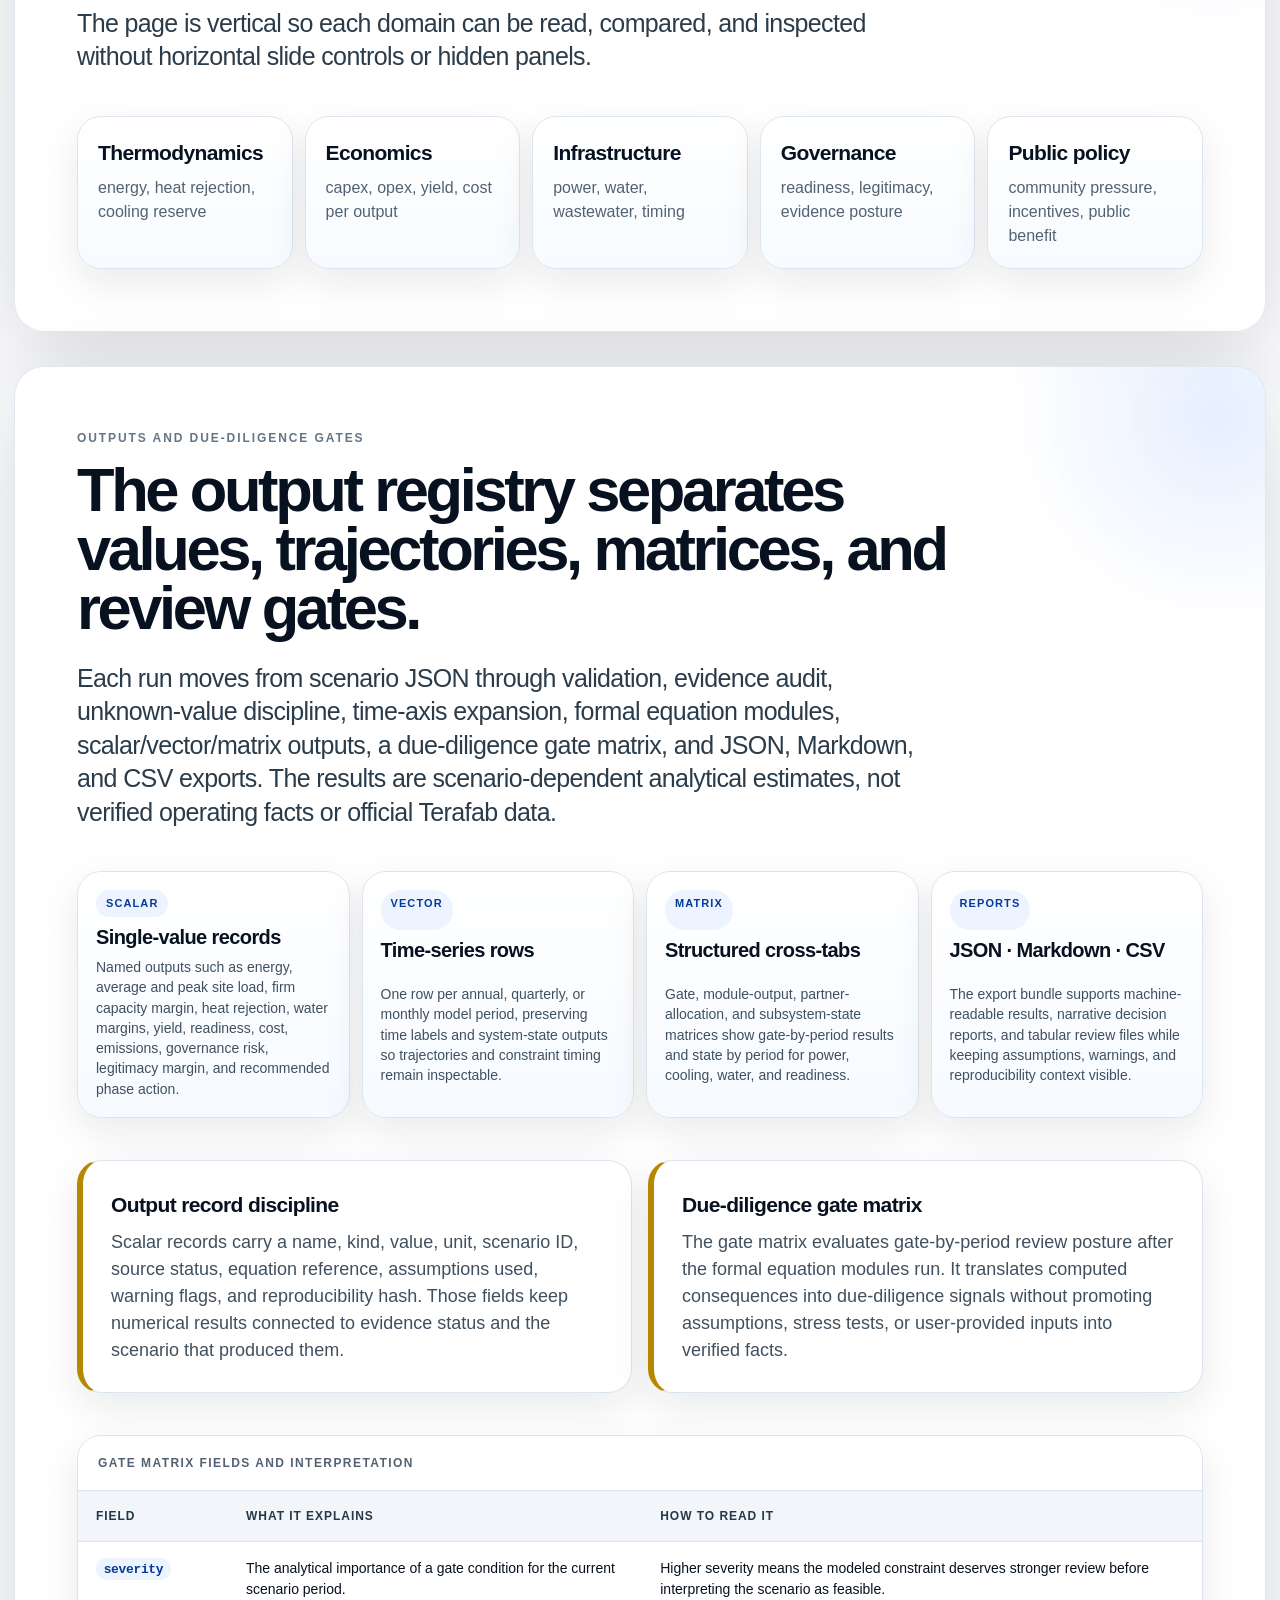
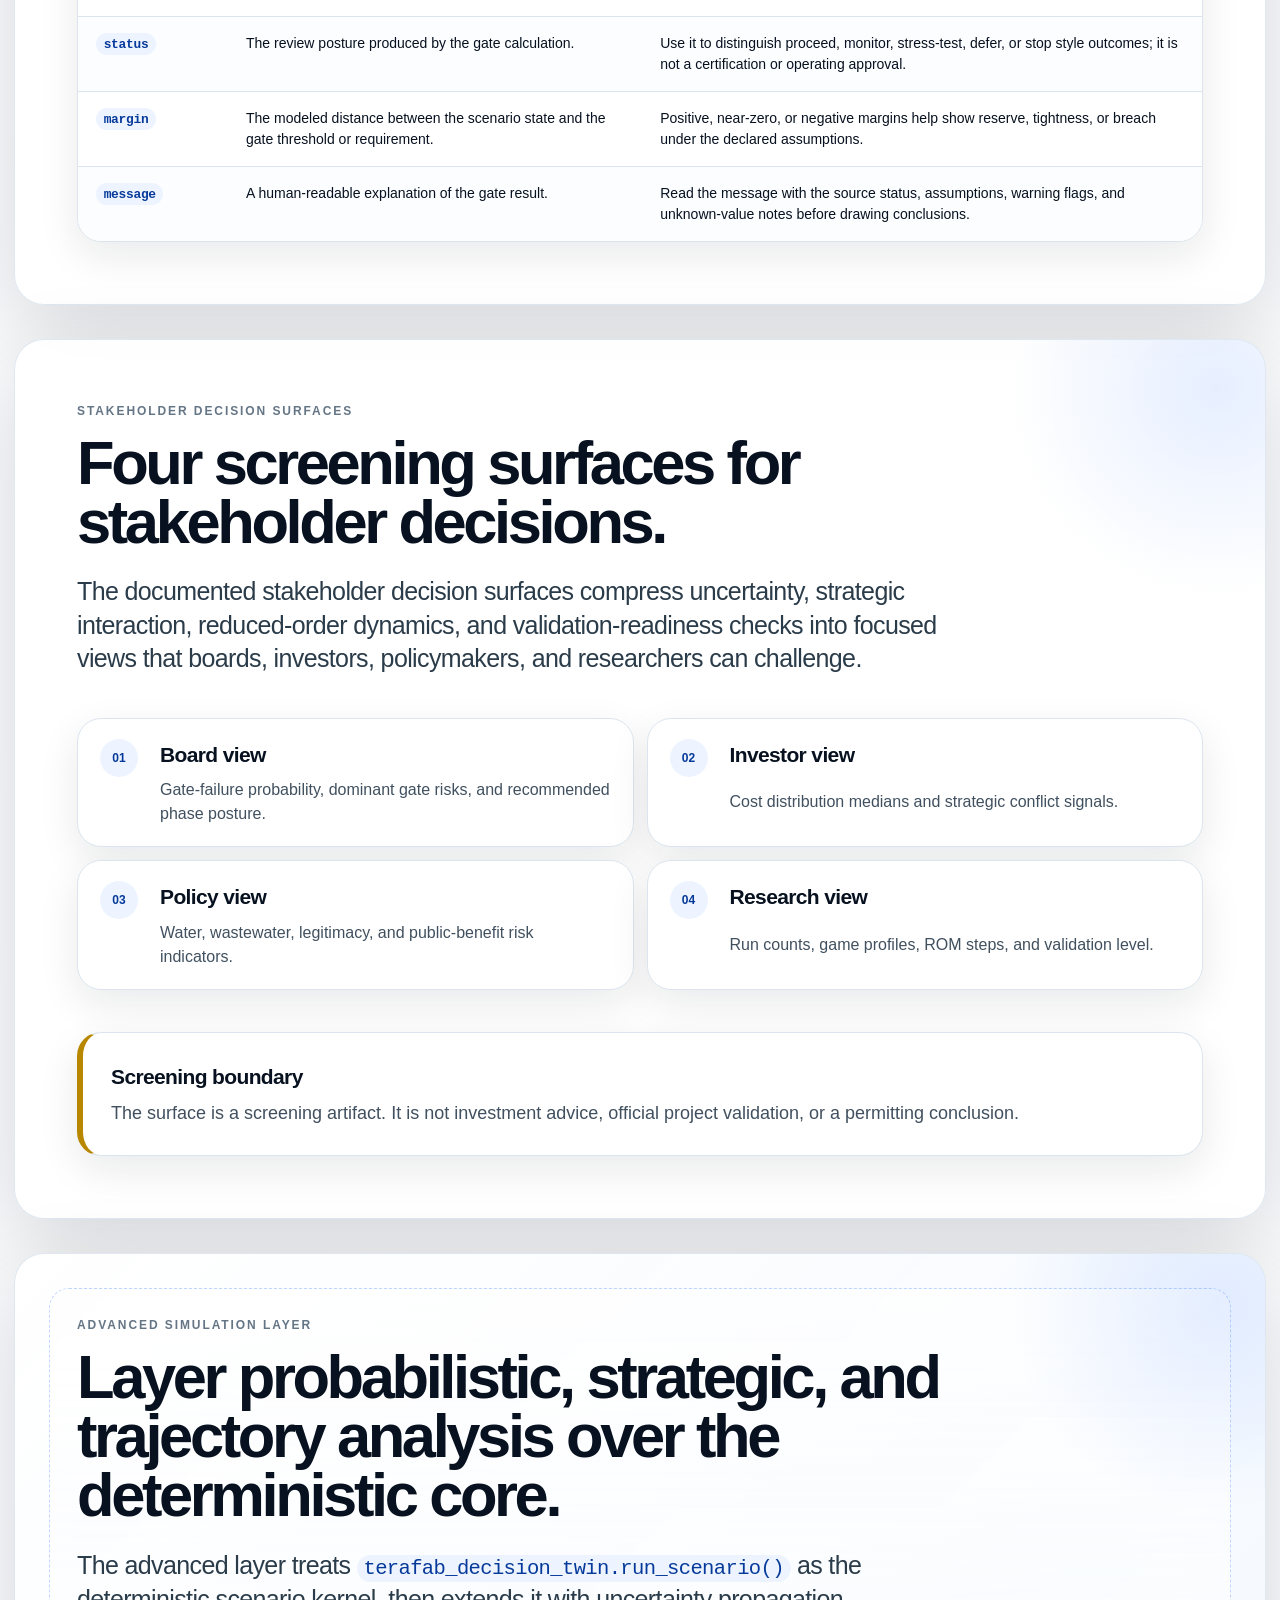
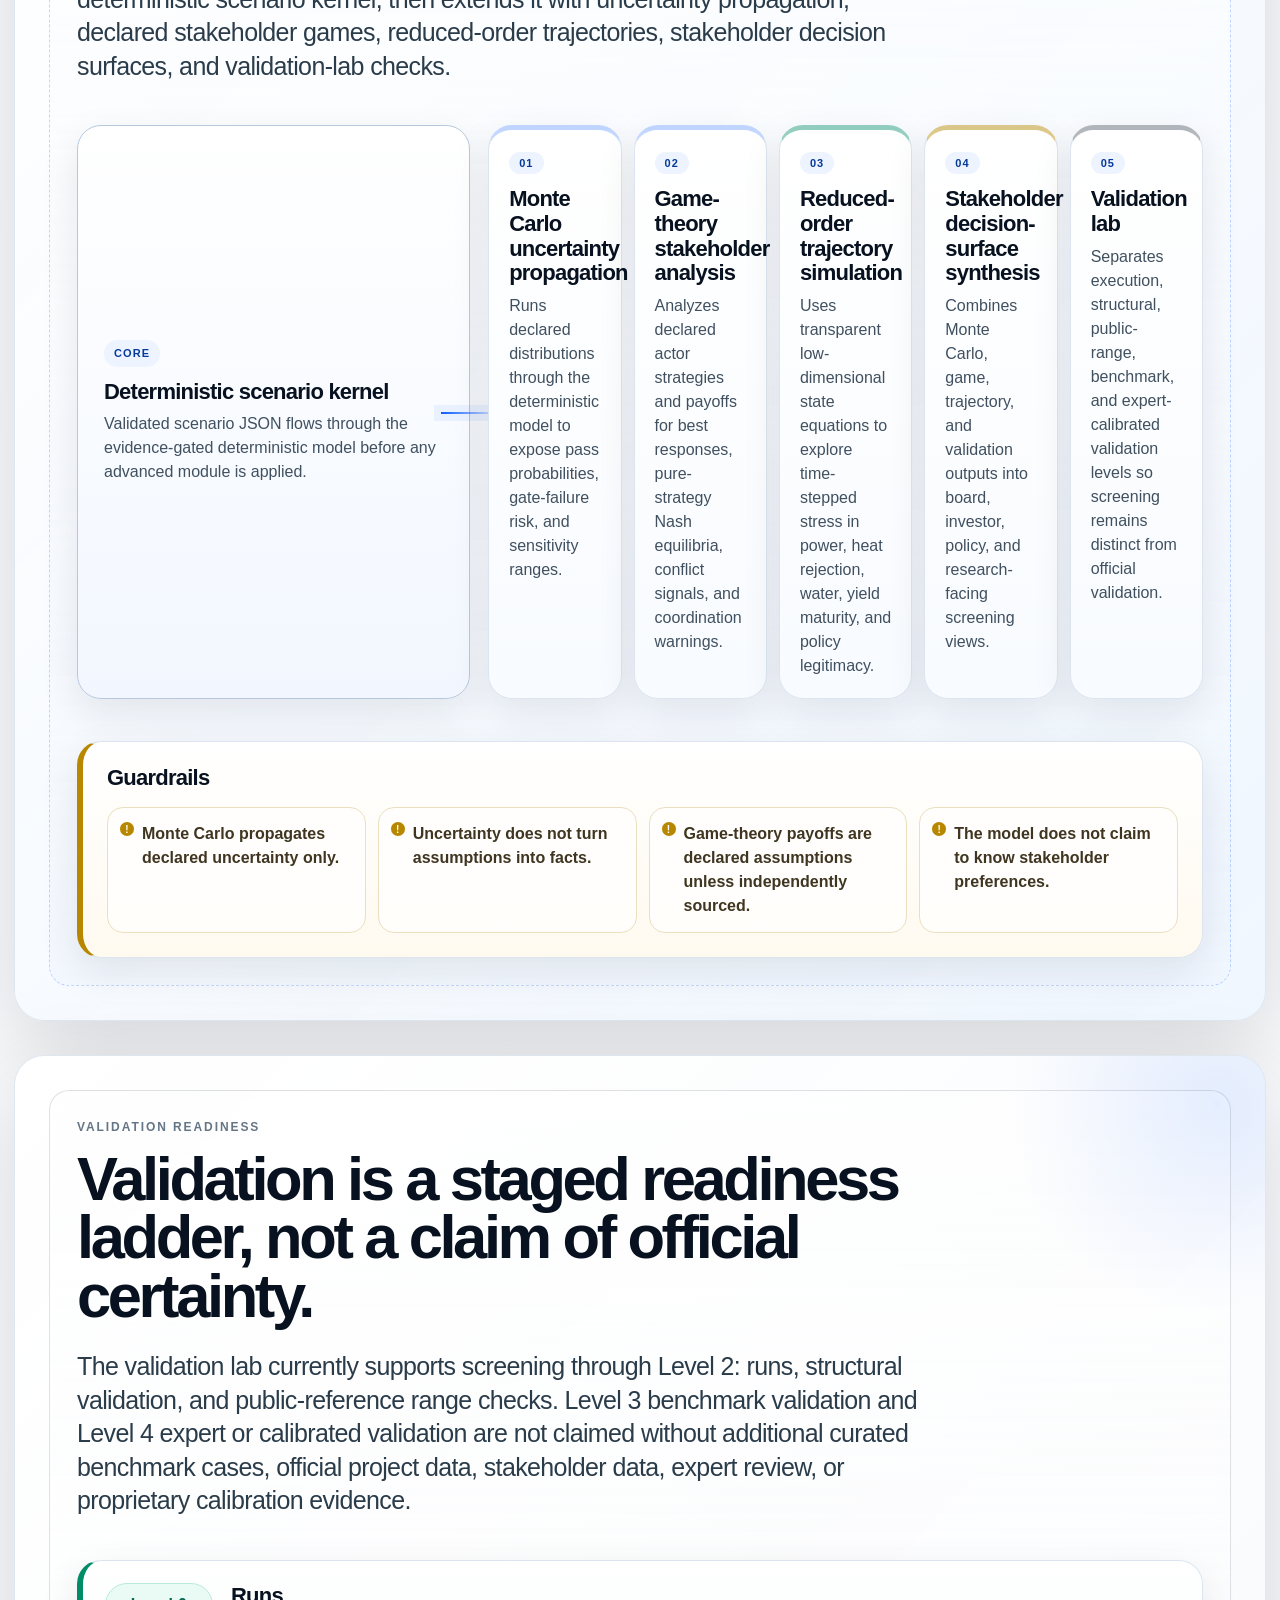
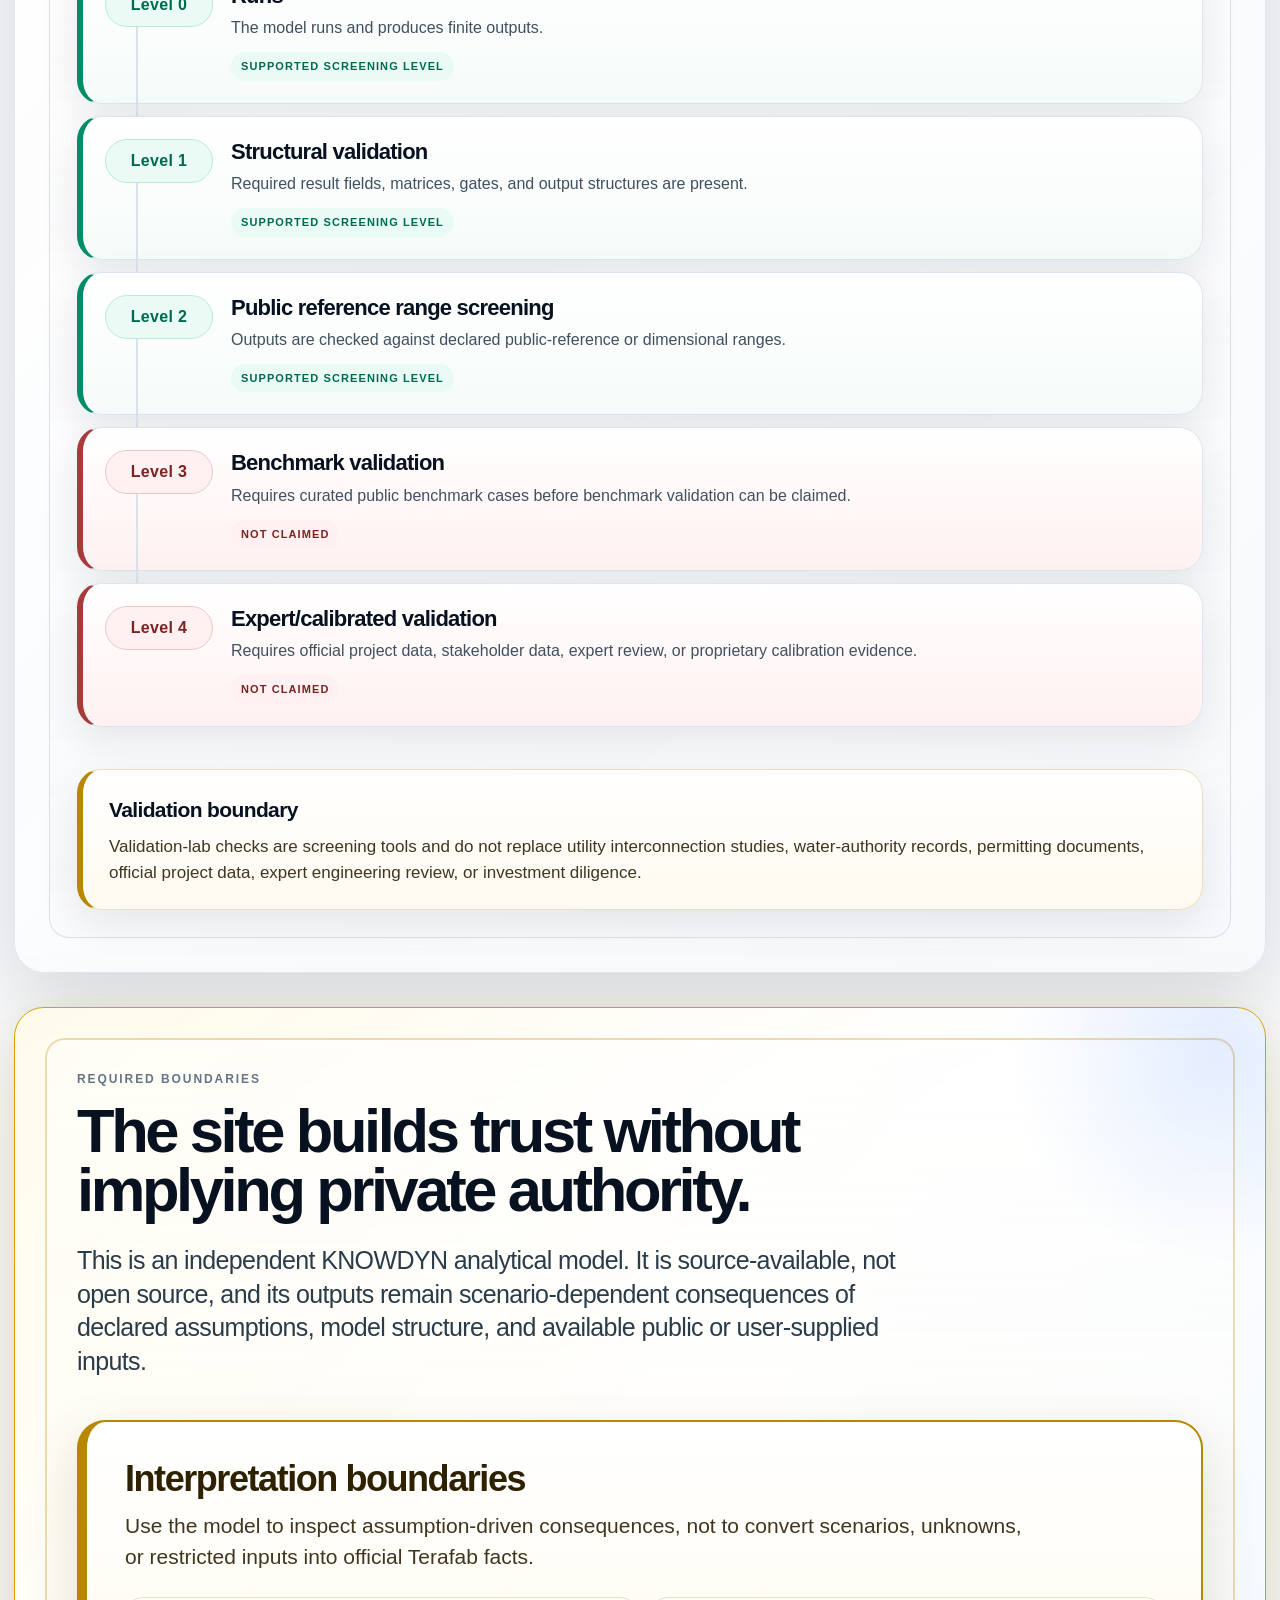
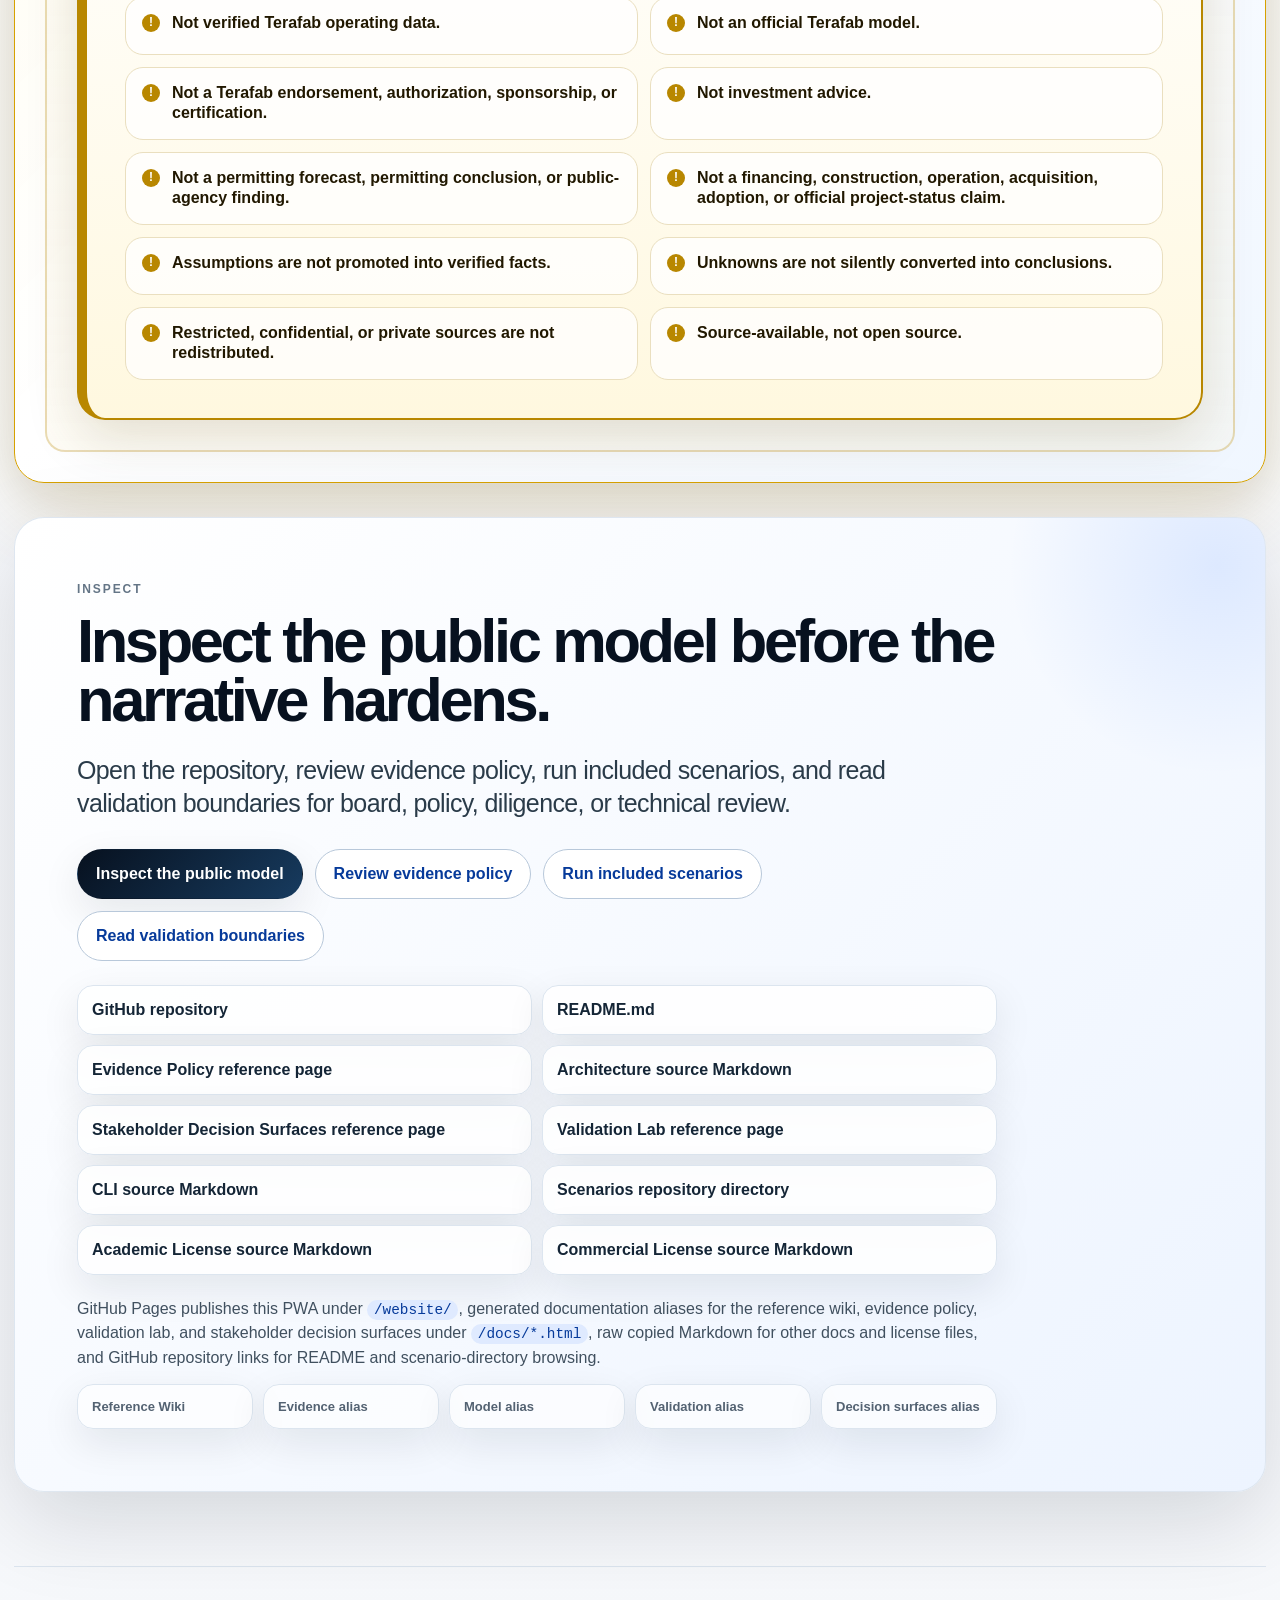
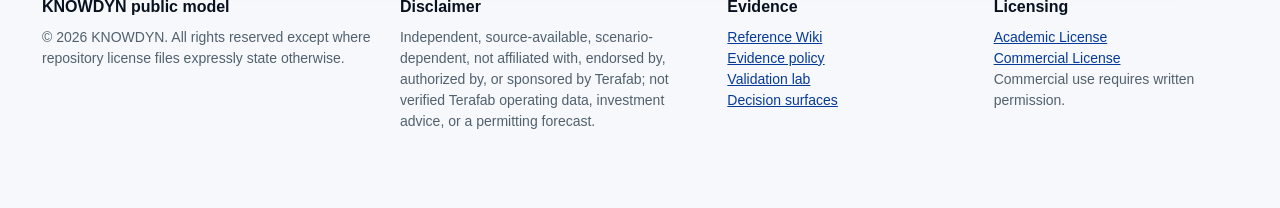
==== commit afc5db9d: "Update index.html" ====
--- a/website/index.html
+++ b/website/index.html
@@ -56,17 +56,6 @@
       <p class="lead">Turn public, declarative assumptions into auditable thermodynamic, economic, infrastructure, governance, and public-policy consequences while keeping unknown values explicit and scenario boundaries visible.</p>
       <div class="cta-row" aria-label="Primary actions"><a class="btn primary" href="#what-it-does">Inspect the model</a><a class="btn" href="#scenario-flow">Review scenarios</a><a class="btn" href="#evidence">Read evidence policy</a><a class="btn" href="https://github.com/KNOWDYN/terafab-decision-twin" rel="noopener">Open GitHub</a><button class="btn" type="button" data-install hidden>Save site</button></div>
     </div>
-    <aside class="status-panel" aria-label="Model status and boundaries">
-      <b>Status panel</b>
-      <ul>
-        <li><span>Evidence-gated</span></li>
-        <li><span>Unknown-aware</span></li>
-        <li><span>Scenario-dependent</span></li>
-        <li><span>Source-available</span></li>
-        <li><span>Independent KNOWDYN model</span></li>
-        <li><span>Not official Terafab data</span></li>
-      </ul>
-    </aside>
   </section>
 
   <section id="what-it-does" class="section" aria-labelledby="what-it-does-title">
